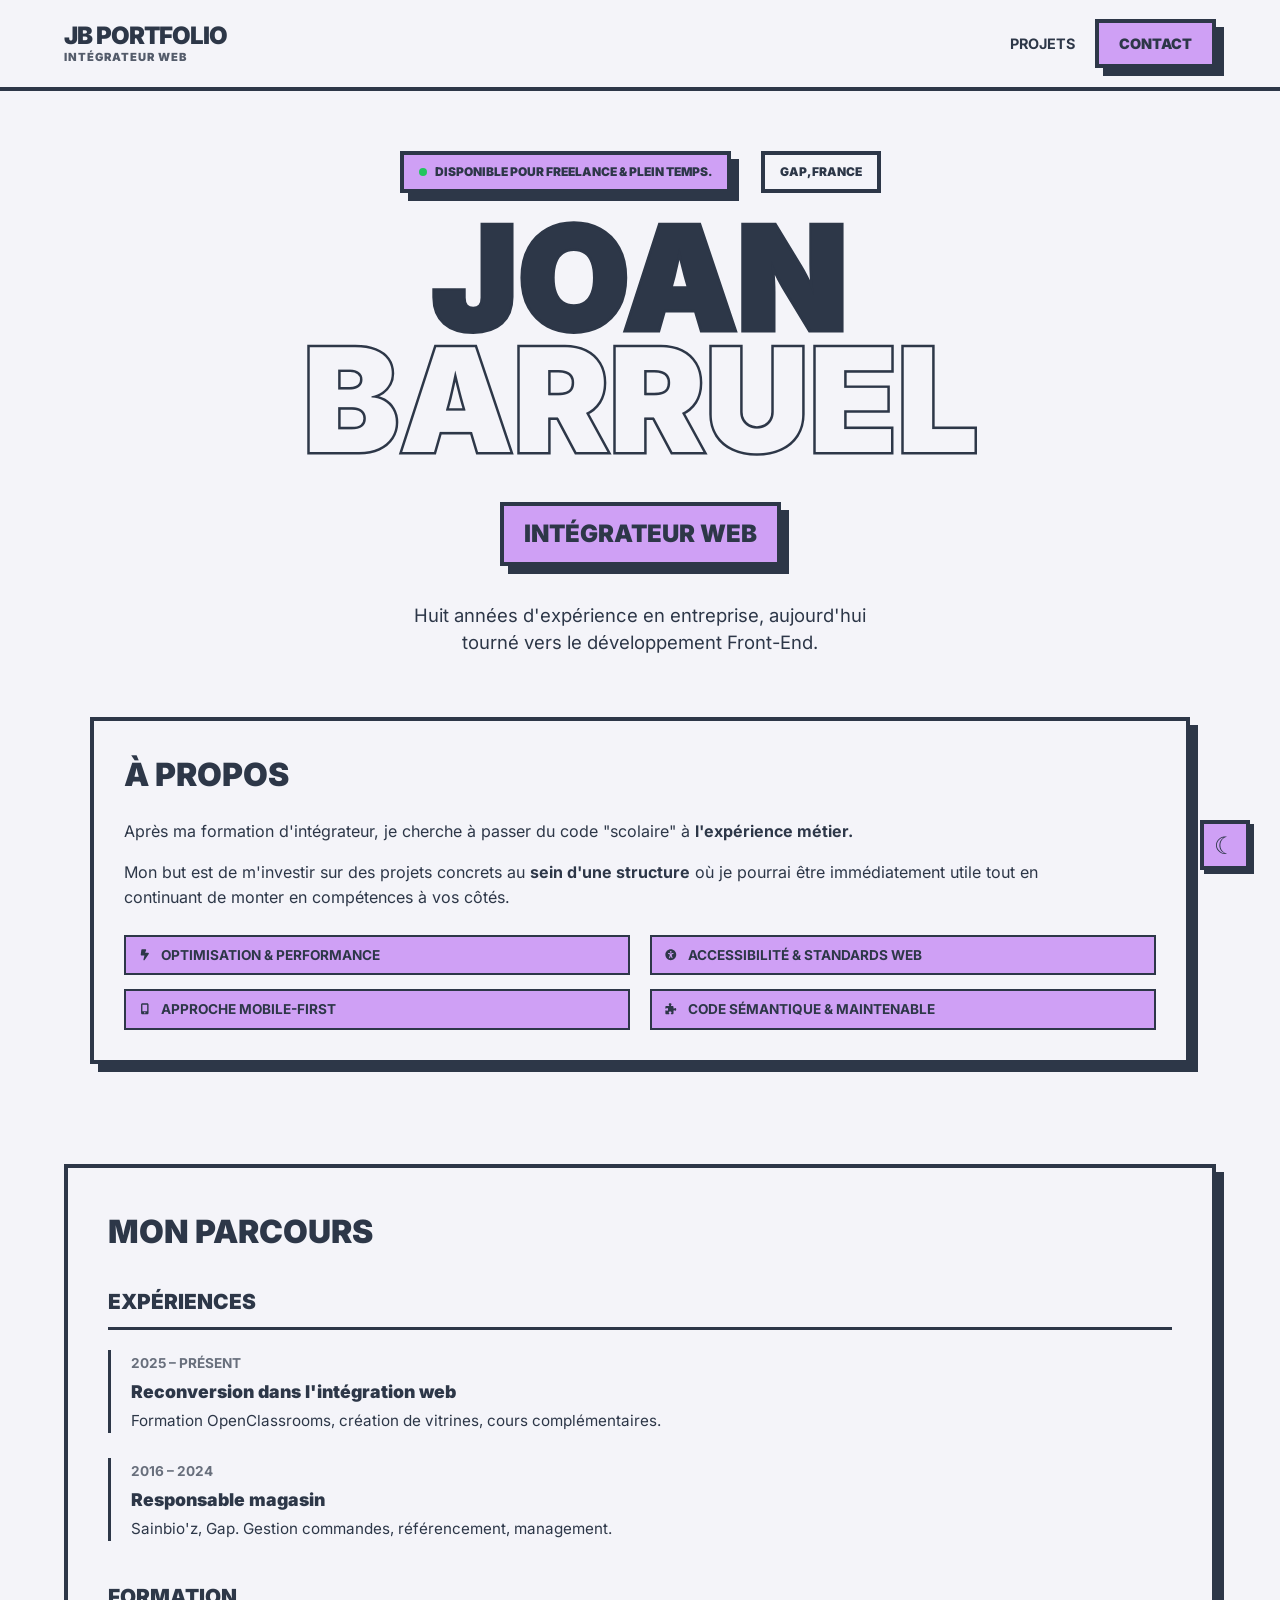
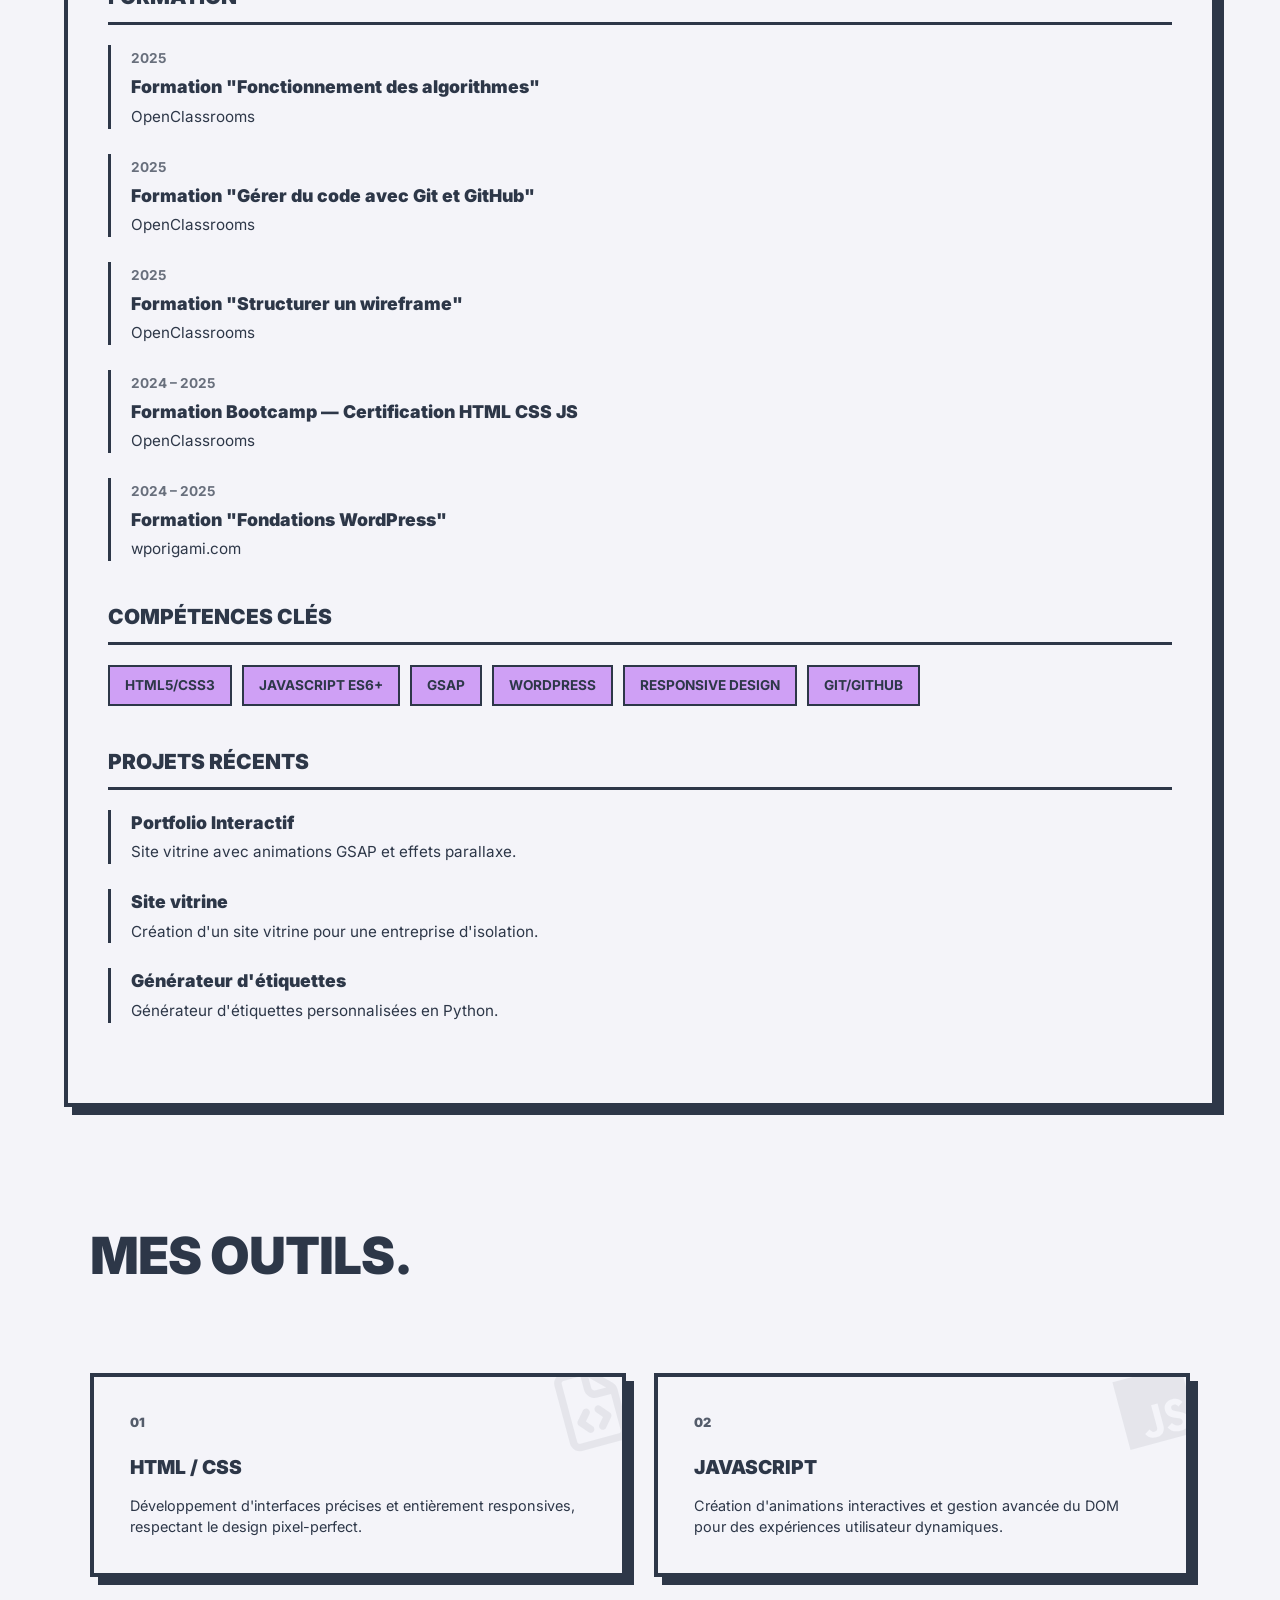
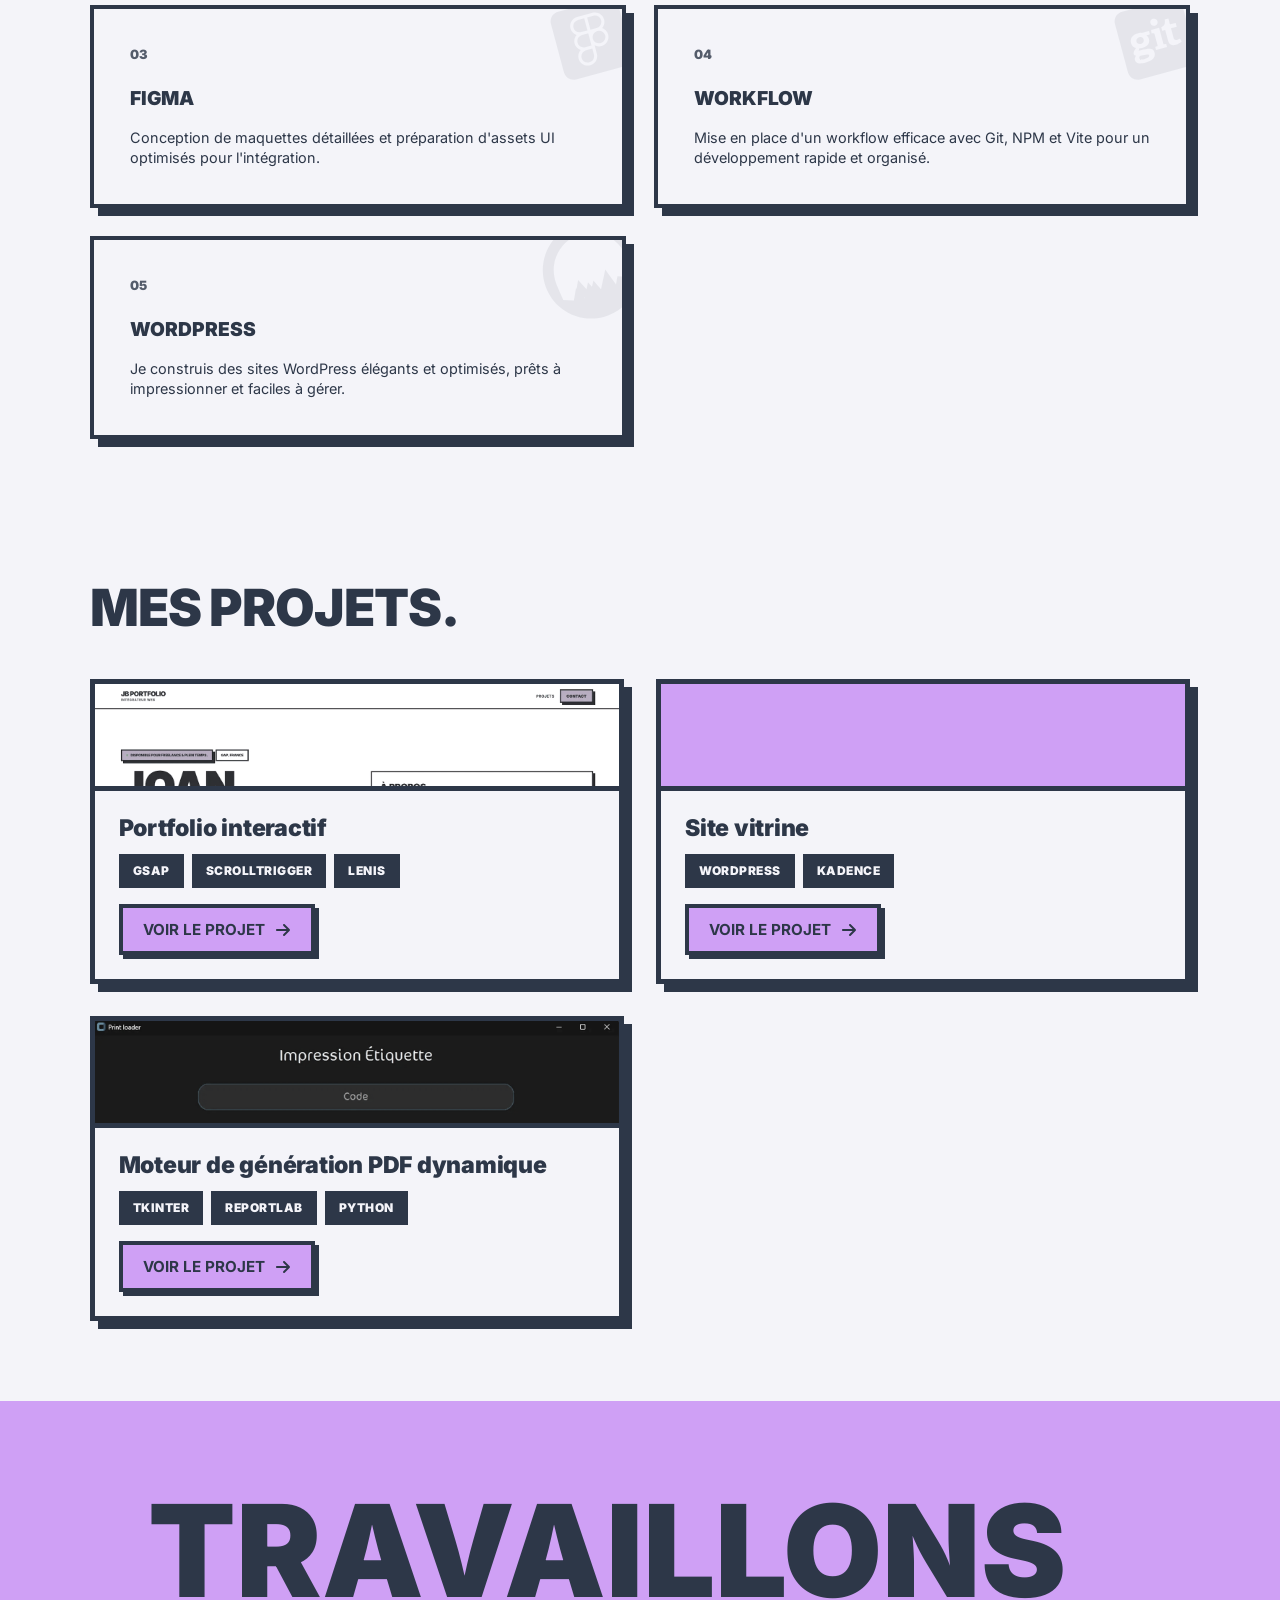
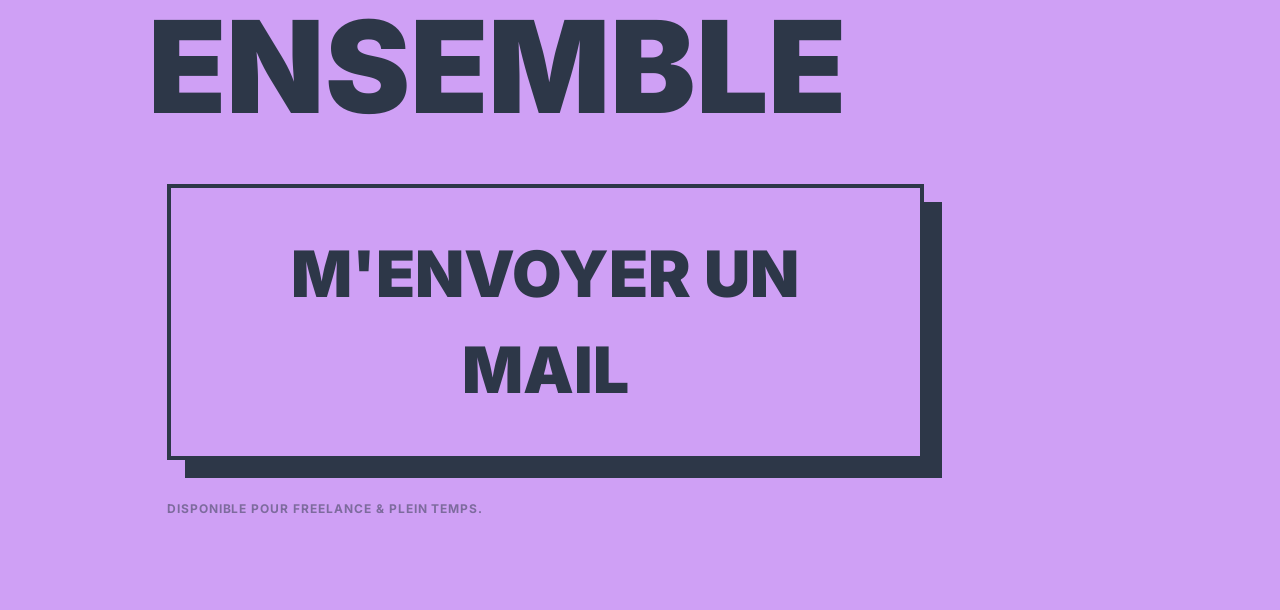
==== index.html @ f425a9a8 "ajout btn github modal" ====
<!DOCTYPE html>
<html lang="fr">

<head>
    <meta charset="UTF-8">
    <meta name="viewport" content="width=device-width, initial-scale=1.0">
    <title>Joan Barruel — Portfolio</title>
    <meta name="description"
        content="Portfolio de Joan Barruel, Intégrateur Web. Création d'interfaces modernes, animations GSAP et développement responsive.">


    <link rel="apple-touch-icon" sizes="180x180" href="/apple-touch-icon.png">
    <link rel="icon" type="image/png" sizes="32x32" href="/favicon-32x32.png">
    <link rel="icon" type="image/png" sizes="16x16" href="/favicon-16x16.png">

    <link rel="manifest" href="/site.webmanifest">

    <link rel="shortcut icon" href="/favicon.ico">
    <link rel="preload" href="style/style.css" as="style">
    <link rel="stylesheet" href="style/style.css">
</head>

<body>

    <!-- DarkMod -->
    <button id="theme-toggle" aria-label="Changer de mode clair/sombre"></button>

    <!-- NAV -->
    <nav class="navbar" aria-label="Navigation principale">
        <div class="logo-container">
            <a href="#accueil">
                <span class="logo">JB Portfolio</span>
                <span class="tagline">Intégrateur Web</span>
            </a>
        </div>
        <div class="nav-links">
            <a href="#projets" class="nav-item">Projets</a>
            <a href="#contact" class="nav-item btn-accent">Contact</a>
        </div>
    </nav>

    <main id="main-content">

        <!-- ANCRE ACCUEIL -->
        <div id="accueil" aria-hidden="true"></div>

        <!-- PANEL 1 -->
        <section class="panel panel-1" aria-label="Introduction">
            <div class="hero-split-container">

                <!-- GAUCHE : fixe sur grand écran -->
                <div class="hero-left">
                    <div class="hero-top-meta">
                        <a href="&#109;&#97;&#105;&#108;&#116;&#111;&#58;&#106;&#46;&#98;&#97;&#114;&#114;&#117;&#101;&#108;&#64;&#105;&#99;&#108;&#111;&#117;&#100;&#46;&#99;&#111;&#109;"
                            class="meta-item badge-status clickable-badge">
                            <span class="dot" aria-hidden="true"></span>
                            Disponible pour freelance &amp; plein temps.
                        </a>
                        <div class="meta-item location-box">Gap, FRANCE</div>
                    </div>

                    <h1 class="hero-title">
                        <span class="first-name">JOAN</span>
                        <span class="last-name">BARRUEL</span>
                    </h1>

                    <div class="hero-tagline">
                        <a href="#">
                            <h2>INTÉGRATEUR WEB</h2>
                        </a>
                        <p>Huit années d'expérience en entreprise, aujourd'hui tourné vers le développement Front-End.
                        </p>
                    </div>
                </div>

                <!-- DROITE : scrollable -->
                <div class="hero-right">

                    <!-- À PROPOS -->
                    <div class="about-container">
                        <h3 class="about-title">À PROPOS</h3>
                        <p>
                            Après ma formation d'intégrateur, je cherche à passer du code "scolaire" à
                            <strong>l'expérience métier.</strong>
                        </p>
                        <p>
                            Mon but est de m'investir sur des projets concrets au <strong>sein d'une structure</strong>
                            où je pourrai être immédiatement utile tout en continuant de monter en compétences à vos
                            côtés.
                        </p>
                        <ul class="about-highlights">
                            <li>
                                <svg xmlns="http://www.w3.org/2000/svg" aria-hidden="true" focusable="false"
                                    viewBox="0 0 640 640">
                                    <path
                                        d="M128 320L156.5 92C158.5 76 172.1 64 188.3 64L356.9 64C371.9 64 384 76.1 384 91.1C384 94.3 383.4 97.6 382.3 100.6L336 224L475.3 224C495.5 224 512 240.4 512 260.7C512 268.1 509.8 275.3 505.6 281.4L313.4 562.4C307.5 571 297.8 576.1 287.5 576.1L284.6 576.1C268.9 576.1 256.1 563.3 256.1 547.6C256.1 545.3 256.4 543 257 540.7L304 352L160 352C142.3 352 128 337.7 128 320z" />
                                </svg>
                                Optimisation &amp; Performance
                            </li>
                            <li>
                                <svg xmlns="http://www.w3.org/2000/svg" aria-hidden="true" focusable="false"
                                    viewBox="0 0 640 640">
                                    <path
                                        d="M64 320C64 178.6 178.6 64 320 64C461.4 64 576 178.6 576 320C576 461.4 461.4 576 320 576C178.6 576 64 461.4 64 320zM225.5 233.9C213.3 228.7 199.2 234.3 194 246.5C188.8 258.7 194.4 272.8 206.6 278L218.5 283.1C235.8 290.5 253.7 296 272.1 299.4L272.1 349.5C272.1 353.8 271.4 358.1 270 362.1L241.3 448.2C237.1 460.8 243.9 474.4 256.5 478.6C269.1 482.8 282.7 476 286.9 463.4L311.3 390.2C312.6 386.4 316.1 383.8 320.1 383.8C324.1 383.8 327.7 386.4 328.9 390.2L353.3 463.4C357.5 476 371.1 482.8 383.7 478.6C396.3 474.4 403 461 398.8 448.4L370.1 362.3C368.7 358.2 368 354 368 349.7L368 299.6C386.4 296.1 404.3 290.7 421.6 283.3L433.5 278.2C445.7 273 451.3 258.9 446.1 246.7C440.9 234.5 426.8 228.9 414.6 234.1L402.7 239C376.6 250.2 348.5 256 320 256C291.5 256 263.5 250.2 237.3 239L225.4 233.9zM320 224C342.1 224 360 206.1 360 184C360 161.9 342.1 144 320 144C297.9 144 280 161.9 280 184C280 206.1 297.9 224 320 224z" />
                                </svg>
                                Accessibilité &amp; Standards Web
                            </li>
                            <li>
                                <svg xmlns="http://www.w3.org/2000/svg" aria-hidden="true" focusable="false"
                                    viewBox="0 0 640 640">
                                    <path
                                        d="M144 128C144 92.7 172.7 64 208 64L432 64C467.3 64 496 92.7 496 128L496 512C496 547.3 467.3 576 432 576L208 576C172.7 576 144 547.3 144 512L144 128zM208 128L208 432L432 432L432 128L208 128zM320 536C337.7 536 352 521.7 352 504C352 486.3 337.7 472 320 472C302.3 472 288 486.3 288 504C288 521.7 302.3 536 320 536z" />
                                </svg>
                                Approche Mobile-First
                            </li>
                            <li>
                                <svg xmlns="http://www.w3.org/2000/svg" aria-hidden="true" focusable="false"
                                    viewBox="0 0 640 640">
                                    <path
                                        d="M288 64C323.3 64 352 85.5 352 112C352 122.4 347.6 132 340 139.9C333.4 146.8 328 155.2 328 164.8C328 179.8 340.2 192 355.2 192L400 192C426.5 192 448 213.5 448 240L448 284.8C448 299.8 460.2 312 475.2 312C484.7 312 493.2 306.6 500.1 300C508 292.5 517.6 288 528 288C554.5 288 576 316.7 576 352C576 387.3 554.5 416 528 416C517.6 416 507.9 411.6 500.1 404C493.2 397.4 484.8 392 475.2 392C460.2 392 448 404.2 448 419.2L448 528C448 554.5 426.5 576 400 576L343.2 576C330.4 576 320 565.6 320 552.8C320 543.6 325.8 535.5 333.2 530C344.8 521.3 352 509.3 352 496C352 469.5 323.3 448 288 448C252.7 448 224 469.5 224 496C224 509.3 231.2 521.3 242.8 530C250.2 535.5 256 543.5 256 552.8C256 565.6 245.6 576 232.8 576L112 576C85.5 576 64 554.5 64 528L64 407.2C64 394.4 74.4 384 87.2 384C96.4 384 104.5 389.8 110 397.2C118.7 408.8 130.7 416 144 416C170.5 416 192 387.3 192 352C192 316.7 170.5 288 144 288C130.7 288 118.7 295.2 110 306.8C104.5 314.2 96.5 320 87.2 320C74.4 320 64 309.6 64 296.8L64 240C64 213.5 85.5 192 112 192L220.8 192C235.8 192 248 179.8 248 164.8C248 155.3 242.6 146.8 236 139.9C228.5 132 224 122.4 224 112C224 85.5 252.7 64 288 64z" />
                                </svg>
                                Code sémantique &amp; maintenable
                            </li>
                        </ul>
                    </div>


                </div>
            </div>
        </section>

        <!-- SPACER SCROLL -->
        <section class="panel-spacer" aria-hidden="true"></section>

        <!-- CV section -->
        <div class="cv-container">
            <h3 class="cv-title">MON PARCOURS</h3>

            <div class="cv-section">
                <h4>Expériences</h4>
                <div class="cv-item">
                    <span class="cv-date">2025 – Présent</span>
                    <h5>Reconversion dans l'intégration web</h5>
                    <p>Formation OpenClassrooms, création de vitrines, cours complémentaires.</p>
                </div>
                <div class="cv-item">
                    <span class="cv-date">2016 – 2024</span>
                    <h5>Responsable magasin</h5>
                    <p>Sainbio'z, Gap. Gestion commandes, référencement, management.</p>
                </div>
            </div>

            <div class="cv-section">
                <h4>Formation</h4>
                <div class="cv-item">
                    <span class="cv-date">2025</span>
                    <h5>Formation "Fonctionnement des algorithmes"</h5>
                    <p>OpenClassrooms</p>
                </div>
                <div class="cv-item">
                    <span class="cv-date">2025</span>
                    <h5>Formation "Gérer du code avec Git et GitHub"</h5>
                    <p>OpenClassrooms</p>
                </div>
                <div class="cv-item">
                    <span class="cv-date">2025</span>
                    <h5>Formation "Structurer un wireframe"</h5>
                    <p>OpenClassrooms</p>
                </div>
                <div class="cv-item">
                    <span class="cv-date">2024 – 2025</span>
                    <h5>Formation Bootcamp — Certification HTML CSS JS</h5>
                    <p>OpenClassrooms</p>
                </div>
                <div class="cv-item">
                    <span class="cv-date">2024 – 2025</span>
                    <h5>Formation "Fondations WordPress"</h5>
                    <p>wporigami.com</p>
                </div>
            </div>

            <div class="cv-section">
                <h4>Compétences clés</h4>
                <div class="cv-tags">
                    <span class="cv-tag">HTML5/CSS3</span>
                    <span class="cv-tag">JavaScript ES6+</span>
                    <span class="cv-tag">GSAP</span>
                    <span class="cv-tag">WordPress</span>
                    <span class="cv-tag">Responsive Design</span>
                    <span class="cv-tag">Git/GitHub</span>
                </div>
            </div>

            <div class="cv-section">
                <h4>Projets récents</h4>
                <div class="cv-item">
                    <h5>Portfolio Interactif</h5>
                    <p>Site vitrine avec animations GSAP et effets parallaxe.</p>
                </div>
                <div class="cv-item">
                    <h5>Site vitrine</h5>
                    <p>Création d'un site vitrine pour une entreprise d'isolation.</p>
                </div>
                <div class="cv-item">
                    <h5>Générateur d'étiquettes</h5>
                    <p>Générateur d'étiquettes personnalisées en Python.</p>
                </div>
            </div>
        </div>

        <!-- PANEL 2 — SKILLS -->
        <section class="panel panel-2" aria-label="Compétences">
            <div class="container-skills">

                <div class="skills-header-wrapper">
                    <h2 class="section-title">MES OUTILS.</h2>
                </div>

                <div class="skills-grid">

                    <article class="skill-card">
                        <div class="card-header">
                            <span class="skill-index">01</span>
                            <div class="skill-svgs" aria-hidden="true">
                                <svg xmlns="http://www.w3.org/2000/svg" viewBox="0 0 640 640">
                                    <path
                                        d="M192 112L304 112L304 200C304 239.8 336.2 272 376 272L464 272L464 512C464 520.8 456.8 528 448 528L192 528C183.2 528 176 520.8 176 512L176 128C176 119.2 183.2 112 192 112zM352 131.9L444.1 224L376 224C362.7 224 352 213.3 352 200L352 131.9zM192 64C156.7 64 128 92.7 128 128L128 512C128 547.3 156.7 576 192 576L448 576C483.3 576 512 547.3 512 512L512 250.5C512 233.5 505.3 217.2 493.3 205.2L370.7 82.7C358.7 70.7 342.5 64 325.5 64L192 64zM298.2 359.6C306.8 349.5 305.7 334.4 295.6 325.8C285.5 317.2 270.4 318.3 261.8 328.4L213.8 384.4C206.1 393.4 206.1 406.6 213.8 415.6L261.8 471.6C270.4 481.7 285.6 482.8 295.6 474.2C305.6 465.6 306.8 450.4 298.2 440.4L263.6 400L298.2 359.6zM378.2 328.4C369.6 318.3 354.4 317.2 344.4 325.8C334.4 334.4 333.2 349.6 341.8 359.6L376.4 400L341.8 440.4C333.2 450.5 334.3 465.6 344.4 474.2C354.5 482.8 369.6 481.7 378.2 471.6L426.2 415.6C433.9 406.6 433.9 393.4 426.2 384.4L378.2 328.4z" />
                                </svg>
                            </div>
                        </div>
                        <span class="skill-icon">HTML / CSS</span>
                        <p>Développement d'interfaces précises et entièrement responsives, respectant le design
                            pixel-perfect.</p>
                    </article>

                    <article class="skill-card">
                        <div class="card-header">
                            <span class="skill-index">02</span>
                            <div class="skill-svgs" aria-hidden="true">
                                <svg xmlns="http://www.w3.org/2000/svg" viewBox="0 0 640 640">
                                    <path
                                        d="M96 96L96 544L544 544L544 96L96 96zM339.8 445.4C339.8 489 314.2 508.9 276.9 508.9C243.2 508.9 223.7 491.5 213.7 470.4L248 449.7C254.6 461.4 260.6 471.3 275.1 471.3C288.9 471.3 297.7 465.9 297.7 444.8L297.7 301.7L339.8 301.7L339.8 445.4zM439.4 508.9C400.3 508.9 375 490.3 362.7 465.9L397 446.1C406 460.8 417.8 471.7 438.5 471.7C455.9 471.7 467.1 463 467.1 450.9C467.1 436.5 455.7 431.4 436.4 422.9L425.9 418.4C395.5 405.5 375.4 389.2 375.4 354.9C375.4 323.3 399.5 299.3 437 299.3C463.8 299.3 483 308.6 496.8 333L464 354C456.8 341.1 449 336 436.9 336C424.6 336 416.8 343.8 416.8 354C416.8 366.6 424.6 371.7 442.7 379.6L453.2 384.1C489 399.4 509.1 415.1 509.1 450.3C509.1 488.1 479.3 508.9 439.4 508.9z" />
                                </svg>
                            </div>
                        </div>
                        <span class="skill-icon">JavaScript</span>
                        <p>Création d'animations interactives et gestion avancée du DOM pour des expériences utilisateur
                            dynamiques.</p>
                    </article>

                    <article class="skill-card">
                        <div class="card-header">
                            <span class="skill-index">03</span>
                            <div class="skill-svgs" aria-hidden="true">
                                <svg xmlns="http://www.w3.org/2000/svg" viewBox="0 0 640 640">
                                    <path
                                        d="M480 96C515.3 96 544 124.7 544 160L544 480C544 515.3 515.3 544 480 544L160 544C124.7 544 96 515.3 96 480L96 160C96 124.7 124.7 96 160 96L480 96zM269.7 160C236.7 160 209.9 186.8 209.9 219.8C209.9 240.8 220.7 259.2 237.1 269.9C220.7 280.6 209.9 299 209.9 320C209.9 341 220.7 359.5 237.1 370.1C220.7 380.8 209.9 399.2 209.9 420.2C209.9 453.3 237 480 270 480C303.2 480 330.6 453.1 330.6 419.7L330.6 364C341.2 373.8 355.4 379.8 371 379.8L372.1 379.8C405.1 379.8 431.9 353 431.9 320C431.9 299 421.1 280.5 404.7 269.9C421.1 259.2 431.9 240.8 431.9 219.8C431.9 186.8 405.1 160 372.1 160L269.7 160zM311.3 379.8L311.3 419.7C311.3 442.3 292.7 460.7 270 460.7C247.6 460.7 229.3 442.5 229.3 420.2C229.3 397.9 247.4 379.8 269.6 379.8L311.3 379.8zM311.3 279.5L311.3 360.4L269.6 360.4C247.3 360.3 229.3 342.2 229.3 319.9C229.3 297.6 247.4 279.4 269.8 279.4L311.4 279.4zM372.1 279.5C394.4 279.5 412.6 297.6 412.6 320C412.6 342.4 394.5 360.5 372.1 360.5L371 360.5C348.7 360.5 330.6 342.4 330.6 320C330.6 297.6 348.7 279.5 371 279.5L372.1 279.5zM311.3 260.2L269.7 260.2C247.4 260.2 229.2 242.1 229.2 219.8C229.2 197.5 247.3 179.3 269.7 179.3L311.3 179.3L311.3 260.2zM372.1 179.3C394.4 179.3 412.6 197.4 412.6 219.8C412.6 242.2 394.5 260.2 372.1 260.2L330.6 260.2L330.6 179.3L372.1 179.3z" />
                                </svg>
                            </div>
                        </div>
                        <span class="skill-icon">Figma</span>
                        <p>Conception de maquettes détaillées et préparation d'assets UI optimisés pour l'intégration.
                        </p>
                    </article>

                    <article class="skill-card">
                        <div class="card-header">
                            <span class="skill-index">04</span>
                            <div class="skill-svgs" aria-hidden="true">
                                <svg xmlns="http://www.w3.org/2000/svg" viewBox="0 0 640 640">
                                    <path
                                        d="M216.8 399.5C210.9 399.1 204.2 398.7 196.6 398.2C193.3 402.3 190 406.6 190 411.7C190 430.2 255.5 430.2 255.5 410.2C255.5 401.9 248.1 401.5 216.7 399.5L216.8 399.5zM224.6 281.6C192.3 281.6 190.9 326.1 223.9 326.1C256.4 326.1 255.6 281.6 224.6 281.6zM480 96L160 96C124.7 96 96 124.7 96 160L96 480C96 515.3 124.7 544 160 544L480 544C515.3 544 544 515.3 544 480L544 160C544 124.7 515.3 96 480 96zM339.9 236.2C325.4 236.2 317 227.8 317 213.3C317 198.8 325.4 191 339.9 191C354.6 191 363 198.8 363 213.3C363 227.8 354.6 236.2 339.9 236.2zM245.6 259L295.1 259L295.1 280.6L271.7 282.4C276.3 288.2 281.1 296.4 281.1 308.1C281.1 356.8 223.9 355.3 206.9 350.5L198.5 363.9C203.5 364.2 208.3 364.5 212.8 364.7C269.1 367.9 293.3 369.3 293.3 403.2C293.3 432.4 267.6 448.9 223.4 448.9C177.4 448.9 159.9 437.3 159.9 417.2C159.9 405.8 165 399.7 173.9 391.3C165.5 387.8 162.7 381.4 162.7 374.5C162.7 364.9 170.1 358.2 185.7 343.9L185.9 343.7C173.5 337.6 164.1 324.4 164.1 305.6C164.1 254 220.7 252.3 245.7 258.8L245.6 259zM366.5 367.1L379.5 368.9L379.5 389L307.1 389L307.1 368.9C309.8 368.5 312.1 368.2 314 368C323.9 366.8 324.1 366.7 324.1 362L324.1 287.3C324.1 282.9 323.2 282.6 314 279.5C312.1 278.8 309.8 278.1 307.1 277.1L309.9 256.5L362.5 256.5L362.5 362C362.5 366.1 362.7 366.6 366.6 367.1L366.5 367.1zM473.1 356.7L480 379C469.1 384.4 453.1 389.2 438.6 389.2C408.4 389.2 396.9 377 396.9 348.3L396.9 281.7C396.9 280.9 396.9 280.3 396.7 279.9C395.9 278.7 392.5 279.2 377.1 279.2L377.1 256.6C399.4 254.1 408.3 242.9 411.1 215.2L435.3 215.2C435.3 248.5 434.7 253.2 436 253.8C436.3 253.9 436.7 253.8 437.3 253.8L473.1 253.8L473.1 279.2L435.3 279.2L435.3 340.8C435.1 347.1 434.4 371.2 473.2 356.7L473.1 356.7z" />
                                </svg>
                            </div>
                        </div>
                        <span class="skill-icon">Workflow</span>
                        <p>Mise en place d'un workflow efficace avec Git, NPM et Vite pour un développement rapide et
                            organisé.</p>
                    </article>

                    <article class="skill-card">
                        <div class="card-header">
                            <span class="skill-index">05</span>
                            <div class="skill-svgs" aria-hidden="true">
                                <svg xmlns="http://www.w3.org/2000/svg" viewBox="0 0 512 512">
                                    <path
                                        d="M256 8C119 8 8 119 8 256s111 248 248 248 248-111 248-248S393 8 256 8zm121.7 383.4c-1.2 2-2.6 4-4 6L326 272l-47 92-26-54-32 60-43-82-28 59 152 152c3.2-1.2 6.4-2.6 9.6-4.2 44-20.8 78.6-58.7 95.1-105.4l-41.6-13.6zM256 64c105.9 0 192 86.1 192 192 0 29.6-6.8 57.4-19.2 82.3l-51.7-16.9-26.8 58.2-29.6-61.4-37.4 74.7L256 376l-32.3-64.3-37.4 74.7-29.6-61.4-26.8 58.2-51.7-16.9C70.8 313.4 64 285.6 64 256 64 150.1 150.1 64 256 64z" />
                                </svg>
                            </div>
                        </div>
                        <span class="skill-icon">WordPress</span>
                        <p>Je construis des sites WordPress élégants et optimisés, prêts à impressionner et faciles à
                            gérer.</p>
                    </article>

                </div>
            </div>
        </section>

        <!-- PANEL 3 -->
        <section class="panel panel-3" aria-label="Projets">
            <div class="projects-container">

                <div class="title-wrapper">
                    <h2 class="section-title-projects">MES PROJETS.</h2>
                </div>

                <div id="projets" class="projects-spacer" aria-hidden="true"></div>

                <div class="bento-grid">

                    <!-- PROJET 01 -->
                    <article class="project-card large" data-project="1">
                        <div class="card-image">
                            <img src="images/projet1.webp" alt="Portfolio interactif avec animations GSAP" width="726"
                                height="416" fetchpriority="high" decoding="async">
                            <div class="card-overlay" aria-hidden="true">
                                <span class="project-number">01</span>
                            </div>
                        </div>
                        <div class="card-content">
                            <h3 class="project-title">Portfolio interactif</h3>
                            <div class="project-tags" aria-label="Technologies utilisées">
                                <span class="tag">GSAP</span>
                                <span class="tag">ScrollTrigger</span>
                                <span class="tag">Lenis</span>
                            </div>
                            <button class="card-cta">
                                <span>Voir le projet</span>
                                <svg xmlns="http://www.w3.org/2000/svg" viewBox="0 0 448 512" fill="currentColor"
                                    aria-hidden="true">
                                    <path
                                        d="M438.6 278.6c12.5-12.5 12.5-32.8 0-45.3l-160-160c-12.5-12.5-32.8-12.5-45.3 0s-12.5 32.8 0 45.3L338.8 224 32 224c-17.7 0-32 14.3-32 32s14.3 32 32 32l306.7 0L233.4 393.4c-12.5 12.5-12.5 32.8 0 45.3s32.8 12.5 45.3 0l160-160z" />
                                </svg>
                            </button>
                        </div>
                    </article>

                    <!-- PROJET 02 -->
                    <article class="project-card large" data-project="2">
                        <div class="card-image">
                            <img src="images/projet2.webp" alt="Site vitrine WordPress" width="726" height="416"
                                fetchpriority="high" decoding="async">
                            <div class="card-overlay" aria-hidden="true">
                                <span class="project-number">02</span>
                            </div>
                        </div>
                        <div class="card-content">
                            <h3 class="project-title">Site vitrine</h3>
                            <div class="project-tags" aria-label="Technologies utilisées">
                                <span class="tag">WordPress</span>
                                <span class="tag">Kadence</span>
                            </div>
                            <button class="card-cta">
                                <span>Voir le projet</span>
                                <svg xmlns="http://www.w3.org/2000/svg" viewBox="0 0 448 512" fill="currentColor"
                                    aria-hidden="true">
                                    <path
                                        d="M438.6 278.6c12.5-12.5 12.5-32.8 0-45.3l-160-160c-12.5-12.5-32.8-12.5-45.3 0s-12.5 32.8 0 45.3L338.8 224 32 224c-17.7 0-32 14.3-32 32s14.3 32 32 32l306.7 0L233.4 393.4c-12.5 12.5-12.5 32.8 0 45.3s32.8 12.5 45.3 0l160-160z" />
                                </svg>
                            </button>
                        </div>
                    </article>

                    <!-- PROJET 03 -->
                    <article class="project-card large" data-project="3">
                        <div class="card-image">
                            <img src="images/projet3.webp" alt="Moteur de génération de documents PDF dynamiques"
                                width="726" height="416" fetchpriority="high" decoding="async">
                            <div class="card-overlay" aria-hidden="true">
                                <span class="project-number">03</span>
                            </div>
                        </div>
                        <div class="card-content">
                            <h3 class="project-title">Moteur de génération PDF dynamique</h3>
                            <div class="project-tags" aria-label="Technologies utilisées">
                                <span class="tag">TKinter</span>
                                <span class="tag">Reportlab</span>
                                <span class="tag">Python</span>
                            </div>
                            <button class="card-cta">
                                <span>Voir le projet</span>
                                <svg xmlns="http://www.w3.org/2000/svg" viewBox="0 0 448 512" fill="currentColor"
                                    aria-hidden="true">
                                    <path
                                        d="M438.6 278.6c12.5-12.5 12.5-32.8 0-45.3l-160-160c-12.5-12.5-32.8-12.5-45.3 0s-12.5 32.8 0 45.3L338.8 224 32 224c-17.7 0-32 14.3-32 32s14.3 32 32 32l306.7 0L233.4 393.4c-12.5 12.5-12.5 32.8 0 45.3s32.8 12.5 45.3 0l160-160z" />
                                </svg>
                            </button>
                        </div>
                    </article>

                </div>
            </div>

            <!-- PopUp Modal -->
            <div class="project-modal" id="projectModal" role="dialog" aria-modal="true" aria-labelledby="modalTitle">
                <div class="modal-backdrop"></div>
                <div class="modal-content">
                    <button class="modal-close" aria-label="Fermer la fenêtre modale">
                        <svg xmlns="http://www.w3.org/2000/svg" viewBox="0 0 384 512" fill="currentColor"
                            aria-hidden="true">
                            <path
                                d="M342.6 150.6c12.5-12.5 12.5-32.8 0-45.3s-32.8-12.5-45.3 0L192 210.7 86.6 105.4c-12.5-12.5-32.8-12.5-45.3 0s-12.5 32.8 0 45.3L146.7 256 41.4 361.4c-12.5 12.5-12.5 32.8 0 45.3s32.8 12.5 45.3 0L192 301.3 297.4 406.6c12.5 12.5 32.8 12.5 45.3 0s12.5-32.8 0-45.3L237.3 256 342.6 150.6z" />
                        </svg>
                    </button>
                    <div class="modal-body">
                        <div class="modal-header">
                            <span class="modal-number" aria-hidden="true"></span>
                            <h2 class="modal-title" id="modalTitle" aria-label="Détails du projet"></h2>
                        </div>
                        <div class="modal-image">
                            <img src="" alt="">
                        </div>
                        <div class="modal-info">
                            <div class="modal-tags" role="list" aria-label="Technologies utilisées"></div>
                            <p class="modal-description"></p>

                            <div class="modal-actions">
                            <a href="#" class="modal-link btn-accent" target="_blank" rel="noopener noreferrer">
                                Visiter le site
                                <svg xmlns="http://www.w3.org/2000/svg" viewBox="0 0 512 512" fill="currentColor"
                                    aria-hidden="true">
                                    <path
                                        d="M320 0c-17.7 0-32 14.3-32 32s14.3 32 32 32h82.7L201.4 265.4c-12.5 12.5-12.5 32.8 0 45.3s32.8 12.5 45.3 0L448 109.3V192c0 17.7 14.3 32 32 32s32-14.3 32-32V32c0-17.7-14.3-32-32-32H320zM80 32C35.8 32 0 67.8 0 112V432c0 44.2 35.8 80 80 80H400c44.2 0 80-35.8 80-80V320c0-17.7-14.3-32-32-32s-32 14.3-32 32V432c0 8.8-7.2 16-16 16H80c-8.8 0-16-7.2-16-16V112c0-8.8 7.2-16 16-16H192c17.7 0 32-14.3 32-32s-14.3-32-32-32H80z" />
                                </svg>
                            </a>
                            <a href="#" class="modal-github btn-accent" target="_blank" rel="noopener noreferrer">
                                Voir le code
                                <svg xmlns="http://www.w3.org/2000/svg" viewBox="0 0 640 640" fill="currentColor"
                                    aria-hidden="true">
                                    <path
                                        d="M237.9 461.4C237.9 463.4 235.6 465 232.7 465C229.4 465.3 227.1 463.7 227.1 461.4C227.1 459.4 229.4 457.8 232.3 457.8C235.3 457.5 237.9 459.1 237.9 461.4zM206.8 456.9C206.1 458.9 208.1 461.2 211.1 461.8C213.7 462.8 216.7 461.8 217.3 459.8C217.9 457.8 216 455.5 213 454.6C210.4 453.9 207.5 454.9 206.8 456.9zM251 455.2C248.1 455.9 246.1 457.8 246.4 460.1C246.7 462.1 249.3 463.4 252.3 462.7C255.2 462 257.2 460.1 256.9 458.1C256.6 456.2 253.9 454.9 251 455.2zM316.8 72C178.1 72 72 177.3 72 316C72 426.9 141.8 521.8 241.5 555.2C254.3 557.5 258.8 549.6 258.8 543.1C258.8 536.9 258.5 502.7 258.5 481.7C258.5 481.7 188.5 496.7 173.8 451.9C173.8 451.9 162.4 422.8 146 415.3C146 415.3 123.1 399.6 147.6 399.9C147.6 399.9 172.5 401.9 186.2 425.7C208.1 464.3 244.8 453.2 259.1 446.6C261.4 430.6 267.9 419.5 275.1 412.9C219.2 406.7 162.8 398.6 162.8 302.4C162.8 274.9 170.4 261.1 186.4 243.5C183.8 237 175.3 210.2 189 175.6C209.9 169.1 258 202.6 258 202.6C278 197 299.5 194.1 320.8 194.1C342.1 194.1 363.6 197 383.6 202.6C383.6 202.6 431.7 169 452.6 175.6C466.3 210.3 457.8 237 455.2 243.5C471.2 261.2 481 275 481 302.4C481 398.9 422.1 406.6 366.2 412.9C375.4 420.8 383.2 435.8 383.2 459.3C383.2 493 382.9 534.7 382.9 542.9C382.9 549.4 387.5 557.3 400.2 555C500.2 521.8 568 426.9 568 316C568 177.3 455.5 72 316.8 72zM169.2 416.9C167.9 417.9 168.2 420.2 169.9 422.1C171.5 423.7 173.8 424.4 175.1 423.1C176.4 422.1 176.1 419.8 174.4 417.9C172.8 416.3 170.5 415.6 169.2 416.9zM158.4 408.8C157.7 410.1 158.7 411.7 160.7 412.7C162.3 413.7 164.3 413.4 165 412C165.7 410.7 164.7 409.1 162.7 408.1C160.7 407.5 159.1 407.8 158.4 408.8zM190.8 444.4C189.2 445.7 189.8 448.7 192.1 450.6C194.4 452.9 197.3 453.2 198.6 451.6C199.9 450.3 199.3 447.3 197.3 445.4C195.1 443.1 192.1 442.8 190.8 444.4zM179.4 429.7C177.8 430.7 177.8 433.3 179.4 435.6C181 437.9 183.7 438.9 185 437.9C186.6 436.6 186.6 434 185 431.7C183.6 429.4 181 428.4 179.4 429.7z" />
                                </svg>
                            </a>
                            </div>
                        </div>
                    </div>
                </div>
            </div>

        </section>

        <!-- PANEL 4 -->
        <section class="panel panel-4" id="contact" aria-label="Contact">
            <div class="contact-brutal">
                <h2 class="contact-title">
                    TRAVAILLONS<br>ENSEMBLE
                </h2>
                <a href="&#109;&#97;&#105;&#108;&#116;&#111;&#58;&#106;&#46;&#98;&#97;&#114;&#114;&#117;&#101;&#108;&#64;&#105;&#99;&#108;&#111;&#117;&#100;&#46;&#99;&#111;&#109;"
                    class="contact-cta">
                    M'ENVOYER UN MAIL
                </a>
                <span class="contact-meta">Disponible pour freelance &amp; plein temps.</span>
            </div>
        </section>

    </main>

    <!-- SCRIPTS -->
    <script src="script/gsap.min.js"></script>
    <script src="script/ScrollTrigger.min.js"></script>
    <script src="script/lenis.js"></script>
    <script src="script/script.js" defer></script>

</body>

</html>
---- style/style.css ----
/* logique: Variables → Reset → Base → Nav → Composants
                → Panel 1 Hero → Panel 2 Skills → Panel 3 Projets
                → Panel 4 Contact → Utilitaires → Animations */

@font-face {
    font-family: 'Inter';
    src: url('../fonts/inter-v20-latin-regular.woff2') format('woff2');
    font-weight: 400;
    font-style: normal;
    font-display: swap;
}

@font-face {
    font-family: 'Inter';
    src: url('../fonts/inter-v20-latin-700.woff2') format('woff2');
    font-weight: 700;
    font-style: normal;
    font-display: swap;
}

@font-face {
    font-family: 'Inter';
    src: url('../fonts/inter-v20-latin-900.woff2') format('woff2');
    font-weight: 900;
    font-style: normal;
    font-display: swap;
}    

/* VARIABLES */
:root {
    --bg:         #F4F4F9;
    --text:       #2D3748;
    --accent:     #cfa0f5;
    --border-v:   4px solid var(--text);
    --shadow:     8px 8px 0px 0px var(--text);
    --font:       'Inter', sans-serif;
    --nav-h:      91px; /* hauteur navbar — utilisé partout */
}

body.dark-mode {
    --bg:       #1A202C;
    --text:     #cfd7fc;
    --accent:   #2D3748;
    --border-v: 4px solid #cfd7fc;
    --shadow:   8px 8px 0px 0px #cfd7fc;
}


/* RESET & BASE */
*, *::before, *::after {
    margin: 0;
    padding: 0;
    box-sizing: border-box;
}

body {
    font-family: var(--font);
    background-color: var(--bg);
    color: var(--text);
    overflow-x: hidden;
    line-height: 1.5;
}

h1, h2, h3, h4, h5 {
    font-family: var(--font);
    font-weight: 900;
}

img {
    display: block;
    max-width: 100%;
}

button {
    font-family: inherit;
}


/* NAVIGATION */
.navbar {
    position: fixed;
    top: 0;
    width: 100%;
    height: var(--nav-h);
    z-index: 100;
    display: flex;
    justify-content: space-between;
    align-items: center;
    padding: 20px 5%;
    background: var(--bg);
    border-bottom: var(--border-v);
}

.logo-container a {
    display: flex;
    flex-direction: column;
    line-height: 1;
    text-decoration: none;
    color: var(--text);
}

.logo {
    font-weight: 900;
    font-size: 1.5rem;
    letter-spacing: -1px;
    text-transform: uppercase;
}

.tagline {
    font-size: 0.7rem;
    font-weight: 800;
    text-transform: uppercase;
    margin-top: 4px;
    letter-spacing: 1px;
    opacity: 0.8;
}

.nav-links {
    display: flex;
    gap: 20px;
    align-items: center;
}

.nav-item {
    text-decoration: none;
    color: var(--text);
    font-weight: 700;
    text-transform: uppercase;
    font-size: 0.9rem;
}


/* COMPOSANTS RÉUTILISABLES */

.btn-accent,
.btn-project,
.clickable-badge,
.hero-tagline a h2 {
    text-decoration: none;
    color: var(--text);
    font-weight: 900;
    text-transform: uppercase;
    border: var(--border-v);
    display: inline-block;
    padding: 10px 20px;
    background: var(--accent);
    box-shadow: var(--shadow);
    transition: all 0.2s cubic-bezier(0.175, 0.885, 0.32, 1.275);
    cursor: pointer;
}

.btn-accent:hover,
.btn-project:hover,
.clickable-badge:hover,
.hero-tagline a h2:hover {
    background-color: var(--text);
    color: var(--accent);
    transform: translate(4px, 4px);
    box-shadow: -8px -8px 0px var(--accent);
    border: var(--border-v);
}

.hero-tagline a h2:hover {
    cursor: default;
}

#theme-toggle {
    position: fixed;
    bottom: 30px;
    right: 30px;
    z-index: 9999;
    width: 50px;
    height: 50px;
    color: var(--text);
    border: var(--border-v);
    background: var(--accent);
    box-shadow: 4px 4px 0px var(--text);
    cursor: pointer;
    font-size: 1.5rem;
    display: flex;
    align-items: center;
    justify-content: center;
    transition: all 0.1s ease-in-out;
}

#theme-toggle::before           { content: '☾'; }
body.dark-mode #theme-toggle::before { content: '☼'; }

#theme-toggle:hover {
    background-color: var(--text);
    color: var(--accent);
    transform: translate(4px, 4px);
    box-shadow: -4px -4px 0px var(--accent);
}

#theme-toggle:active {
    transform: translate(4px, 4px);
    box-shadow: none;
}

/* Titres de section */
.section-title,
.section-title-projects {
    font-size: clamp(2.2rem, 4vw, 6rem);
    font-weight: 900;
    letter-spacing: -0.02em;
    text-transform: uppercase;
}


/* STRUCTURE PANELS */
.panel {
    width: 100%;
    position: relative;
    background-color: var(--bg);
}

.panel-spacer {
    display: none;
}

.panel-1 {
    min-height: 100vh;
    background-color: transparent;
    z-index: 2;
}

.panel-2 {
    z-index: 1;
    background-color: transparent;
    pointer-events: none;
}

.panel-3 {
    padding: 0 20px;
    background-color: var(--bg);
    z-index: 3;
}

.panel-4 {
    min-height: calc(100vh - var(--nav-h));
    display: flex;
    align-items: center;
    justify-content: center;
    z-index: 2;
    background: var(--accent);
    overflow: hidden;
}


/* PANEL 1  */
.hero-split-container {
    display: flex;
    flex-direction: column;
    width: 100%;
    padding: calc(var(--nav-h) + 40px) 5% 60px;
    gap: 40px;
}

.hero-left {
    display: flex;
    flex-direction: column;
    align-items: center;
    text-align: center;
    pointer-events: auto;
}

.hero-right {
    display: flex;
    flex-direction: column;
    gap: 30px;
    pointer-events: none;
}

/* Meta badges */
.hero-top-meta {
    display: flex;
    flex-wrap: wrap;
    justify-content: center;
    gap: 10px;
    margin-bottom: 24px;
}

.meta-item {
    font-weight: 800;
    font-size: 0.75rem;
    text-transform: uppercase;
    padding: 8px 15px;
    display: flex;
    align-items: center;
    gap: 8px;
    background: var(--bg);
}

.badge-status { background-color: var(--accent); }

.location-box {
    border: var(--border-v);
    cursor: default;
    margin-left: 20px;
}

.dot {
    width: 8px;
    height: 8px;
    background-color: #22c55e;
    border-radius: 50%;
    animation: blink 1.5s infinite;
}

.clickable-badge:hover .dot {
    background-color: var(--accent);
    box-shadow: 0 0 15px var(--accent);
}

/* Titre principal */
.hero-title {
    font-size: clamp(3.5rem, 12vw, 9rem);
    line-height: 0.85;
    margin-bottom: 40px;
    cursor: default;
}

.first-name,
.last-name {
    display: inline-block;
    -webkit-text-stroke: 5px var(--text);
    paint-order: stroke fill;
}

.first-name { color: var(--text); }
.last-name  { color: var(--bg); }

.hero-tagline a { text-decoration: none; }

.hero-tagline {
    display: flex;
    flex-direction: column;
    align-items: center;
}

.hero-tagline p {
    margin-top: 24px;
    font-size: 1rem;
    font-weight: 500;
    text-align: center;
    max-width: 480px;
}

/* À propos */
.about-container {
    width: 100%;
    margin-bottom: 40px;
    padding: 30px;
    background: var(--bg);
    border: var(--border-v);
    box-shadow: var(--shadow);
    pointer-events: auto;
}

.about-title {
    font-size: 2rem;
    text-transform: uppercase;
    margin-bottom: 20px;
}

.about-container p {
    font-size: 1rem;
    margin-bottom: 15px;
    line-height: 1.6;
    max-width: 90%;
}

.about-highlights {
    list-style: none;
    display: grid;
    grid-template-columns: 1fr;
    gap: 10px;
    margin-top: 24px;
}


.about-highlights li {
    display: flex;
    align-items: center;
    gap: 10px;
    font-weight: 700;
    font-size: 0.85rem;
    text-transform: uppercase;
    padding: 8px 12px;
    border: 2px solid var(--text);
    background: var(--accent);
    transition: all 0.2s ease;
}

.about-highlights li svg {
    width: 1em;
    height: 1em;
    flex-shrink: 0;
    fill: currentColor;
    position: relative;
    top: -0.05em;
}

/* CV */
.cv-container {
    width: 100%;
    padding: 30px 20px;
    background: var(--bg);
    border: var(--border-v);
    box-shadow: var(--shadow);
    pointer-events: auto;
}

.cv-title {
    font-size: 2rem;
    margin-bottom: 30px;
    text-transform: uppercase;
}

.cv-section {
    margin-bottom: 40px;
}

.cv-section h4 {
    font-size: 1.3rem;
    font-weight: 800;
    margin-bottom: 20px;
    text-transform: uppercase;
    border-bottom: 3px solid var(--text);
    padding-bottom: 10px;
}

.cv-item {
    margin-bottom: 25px;
    padding-left: 20px;
    border-left: 3px solid var(--text);
}

.cv-date {
    font-size: 0.85rem;
    font-weight: 700;
    text-transform: uppercase;
    opacity: 0.7;
}

.cv-item h5 {
    font-size: 1.1rem;
    font-weight: 800;
    margin: 5px 0;
}

.cv-item p {
    font-size: 0.95rem;
    line-height: 1.5;
}

.cv-tags {
    display: flex;
    flex-wrap: wrap;
    gap: 10px;
}

.cv-tag {
    padding: 8px 15px;
    background: var(--accent);
    border: 2px solid var(--text);
    font-weight: 700;
    font-size: 0.85rem;
    text-transform: uppercase;
    transition: all 0.2s ease;
}

.cv-tag:hover {
    background: var(--text);
    color: var(--accent);
    transform: translate(2px, 2px);
}


/* PANEL 2  */
.container-skills {
    width: 100%;
    padding: 60px 20px 60px;
    position: relative;
    pointer-events: auto;
}

.skills-header-wrapper {
    position: relative;
    z-index: 1;
    background: transparent;
    width: 100%;
    margin-bottom: 30px;
    will-change: transform;
}

.section-title {
    position: relative;
    z-index: 1;
    background-color: var(--bg);
    padding: 30px 0;
    width: 100%;
    text-align: left;
}

.skills-grid {
    display: grid;
    grid-template-columns: 1fr;
    gap: 20px;
    pointer-events: auto;
}

.skill-card {
    position: relative;
    background: var(--bg);
    border: var(--border-v);
    padding: 28px;
    box-shadow: var(--shadow);
    transition: all 0.3s ease;
    min-height: 180px;
    display: flex;
    flex-direction: column;
    justify-content: flex-start;
    overflow: hidden;
    pointer-events: auto;
}

.card-header {
    display: flex;
    justify-content: space-between;
    align-items: center;
    margin-bottom: 20px;
}

.skill-index {
    font-weight: 900;
    font-size: 0.8rem;
    opacity: 0.8;
    position: relative;
    z-index: 2;
}

.skill-svgs {
    position: absolute;
    top: -20px;
    right: -20px;
    z-index: 1;
    opacity: 0.07;
    transform: rotate(-15deg);
    transition: all 0.5s cubic-bezier(0.175, 0.885, 0.32, 1.275);
    pointer-events: none;
}

.skill-svgs svg {
    width: 100px;
    height: 100px;
    fill: var(--text);
}

.skill-icon {
    display: block;
    font-weight: 900;
    font-size: 1.2rem;
    margin-bottom: 15px;
    text-transform: uppercase;
    position: relative;
    z-index: 2;
}

.skill-card p {
    font-size: 0.9rem;
    font-weight: 500;
    line-height: 1.4;
    position: relative;
    z-index: 2;
}

.skill-card:hover {
    background: var(--text);
    transform: translate(4px, 4px);
    box-shadow: -8px -8px 0px var(--accent);
}

.skill-card:hover span,
.skill-card:hover p { color: var(--accent); }

.skill-card:hover svg { fill: var(--accent); }

.skill-card:hover .skill-svgs {
    opacity: 0.3;
    transform: rotate(10deg) scale(1.2) translate(-20px, 20px);
}

.skill-card:hover .skill-icon { transform: translateX(5px); }


/* PANEL 3  */
.projects-container {
    position: relative;
    padding: 0 0 80px;
    width: 100%;
    display: flex;
    flex-direction: column;
}

.title-wrapper {
    position: relative;
    background: var(--bg);
    min-height: 120px;
    z-index: 10;
}

.section-title-projects {
    padding-top: 30px;
}

.projects-spacer { display: none; }

/* Bento grid */
.bento-grid {
    display: grid;
    grid-template-columns: 1fr;
    gap: 24px;
    width: 100%;
}

.project-card.large {
    grid-column: span 1;
    grid-row: span 1;
}

/* Card */
.project-card {
    position: relative;
    background: var(--bg);
    border: 5px solid var(--text);
    overflow: hidden;
    cursor: pointer;
    transition: box-shadow 0.4s cubic-bezier(0.34, 1.56, 0.64, 1);
    box-shadow: 8px 8px 0 var(--text);
    opacity: 0; /* état initial */
}

.project-card:active {
    transform: translateY(-4px);
    box-shadow: 6px 6px 0 var(--text);
}

/* Image */
.card-image {
    position: relative;
    width: 100%;
    min-height: 280px;
    overflow: hidden;
    background: var(--accent);
}

.card-image img {
    width: 100%;
    height: 100%;
    object-fit: cover;
    transition: filter 0.6s cubic-bezier(0.34, 1.56, 0.64, 1);
    filter: grayscale(0.8) contrast(1.1);
}

.project-card:hover .card-image img {
    filter: grayscale(0) contrast(1.15);
}

.card-overlay {
    position: absolute;
    inset: 0;
    background: linear-gradient(135deg, rgba(0,0,0,0.7) 0%, transparent 60%);
    opacity: 0;
    transition: opacity 0.4s ease;
    pointer-events: none;
}

.project-card:hover .card-overlay { opacity: 1; }

.project-number {
    position: absolute;
    top: 20px;
    left: 20px;
    font-size: clamp(3rem, 5vw, 5rem);
    font-weight: 900;
    color: var(--accent);
    line-height: 1;
    opacity: 0;
    transform: translateY(-20px);
    transition: all 0.4s cubic-bezier(0.34, 1.56, 0.64, 1);
}

.project-card:hover .project-number {
    opacity: 1;
    transform: translateY(0);
}

/* Contenu card */
.card-content {
    position: absolute;
    bottom: 0;
    left: 0;
    width: 100%;
    padding: 24px;
    background: var(--bg);
    border-top: 5px solid var(--text);
}

.project-title {
    font-size: clamp(1.2rem, 1.8vw, 1.8rem);
    font-weight: 800;
    margin: 0 0 12px;
    line-height: 1.2;
    letter-spacing: -0.01em;
    transition: color 0.3s ease;
}

.project-card:hover .project-title { color: var(--accent); }

.project-tags {
    display: flex;
    gap: 8px;
    flex-wrap: wrap;
    margin-bottom: 16px;
}

.project-tags .tag {
    font-size: 0.75rem;
    font-weight: 800;
    text-transform: uppercase;
    letter-spacing: 0.5px;
    padding: 6px 12px;
    background: var(--text);
    color: var(--bg);
    border: 2px solid var(--text);
    transition: all 0.3s cubic-bezier(0.34, 1.56, 0.64, 1);
}

.project-card:hover .project-tags .tag {
    background: var(--bg);
    color: var(--text);
}

/* CTA card */
.card-cta {
    display: inline-flex;
    align-items: center;
    gap: 10px;
    font-size: 0.95rem;
    font-weight: 700;
    text-transform: uppercase;
    padding: 12px 20px;
    background: var(--accent);
    color: var(--text);
    border: var(--border-v);
    cursor: pointer;
    transition: all 0.2s cubic-bezier(0.175, 0.885, 0.32, 1.275);
    box-shadow: 4px 4px 0 var(--text);
}

.card-cta svg {
    width: 16px;
    height: 16px;
    transition: transform 0.3s cubic-bezier(0.34, 1.56, 0.64, 1);
}

.card-cta:hover {
    background-color: var(--text);
    color: var(--accent);
    transform: translate(4px, 4px);
    box-shadow: -6px -6px 0 var(--accent);
}

.card-cta:hover svg { transform: translateX(4px); }

/* Modal */
.project-modal {
    position: fixed;
    top: var(--nav-h);
    left: 0;
    width: 100%;
    height: calc(100% - var(--nav-h));
    z-index: 9999;
    display: flex;
    align-items: center;
    justify-content: center;
    opacity: 0;
    pointer-events: none;
    transition: opacity 0.4s ease;
}

.project-modal.active {
    opacity: 1;
    pointer-events: all;
}

.modal-backdrop {
    position: absolute;
    inset: 0;
    background: rgba(0,0,0,0.85);
    backdrop-filter: blur(8px);
}

.modal-content {
    position: relative;
    width: 92%;
    max-width: 800px;
    max-height: 90vh;
    background: var(--bg);
    border: 6px solid var(--text);
    box-shadow: 16px 16px 0 rgba(0,0,0,1);
    overflow: hidden;
    transform: scale(0.8);
    transition: transform 0.5s cubic-bezier(0.34, 1.56, 0.64, 1);
    display: flex;
    flex-direction: column;
}

.project-modal.active .modal-content { transform: scale(1); }

.modal-close {
    position: absolute;
    top: 20px;
    right: 20px;
    width: 50px;
    height: 50px;
    background: var(--accent);
    color: var(--text);
    border: var(--border-v);
    cursor: pointer;
    z-index: 10;
    display: flex;
    align-items: center;
    justify-content: center;
    transition: all 0.2s cubic-bezier(0.175, 0.885, 0.32, 1.275);
    box-shadow: 4px 4px 0 var(--text);
}

.modal-close svg { width: 24px; height: 24px; }

.modal-close:hover {
    background-color: var(--text);
    color: var(--accent);
    transform: translate(4px, 4px);
    box-shadow: -6px -6px 0 var(--accent);
}

.modal-body {
    padding: 20px;
    flex: 1;
    overflow-y: auto;
    display: flex;
    flex-direction: column;
}

.modal-header {
    display: flex;
    align-items: center;
    gap: 12px;
    margin-bottom: 16px;
    padding-bottom: 14px;
    border-bottom: 4px solid var(--text);
}

.modal-number {
    font-size: 2rem;
    font-weight: 900;
    opacity: 0.2;
    line-height: 1;
}

.modal-title {
    font-size: clamp(1.2rem, 2.5vw, 2.2rem);
    font-weight: 900;
    margin: 0;
    line-height: 1.1;
}

.modal-image {
    width: 100%;
    height: 200px;
    margin-bottom: 16px;
    border: 4px solid var(--text);
    overflow: hidden;
    box-shadow: 8px 8px 0 rgba(0,0,0,0.15);
}

.modal-image img {
    width: 100%;
    height: 100%;
    object-fit: cover;
}

.modal-info {
    display: flex;
    flex-direction: column;
    gap: 16px;
    flex: 1;
}

.modal-tags {
    display: flex;
    gap: 8px;
    flex-wrap: wrap;
}

.modal-tags .tag {
    font-size: 0.75rem;
    font-weight: 800;
    text-transform: uppercase;
    padding: 6px 12px;
    background: var(--text);
    color: var(--bg);
    border: 2px solid var(--text);
}

.modal-description {
    font-size: 1rem;
    line-height: 1.6;
    margin: 0;
}

.modal-actions {
    display: flex;
    gap: 12px;
    flex-wrap: wrap;
    margin-top: auto;
}

.modal-link,
.modal-github {
    display: inline-flex;
    align-items: center;
    gap: 10px;
    font-size: 0.95rem;
    font-weight: 700;
    text-transform: uppercase;
    padding: 12px 24px;
    text-decoration: none;
    align-self: flex-start;
    margin-left: 15px;
}

.modal-link svg {
    width: 18px;
    height: 18px;
    transition: transform 0.3s ease;
}

.modal-github svg {
    width: 24px;
    height: 24px;
    transition: transform 0.3s ease;
}

.modal-link:hover svg, .modal-github:hover svg { transform: translateX(4px); }


/* PANEL 4 */
.contact-brutal {
    position: relative;
    padding: clamp(24px, 6vw, 100px);
    width: min(1100px, 100%);
    overflow: hidden;
}

.contact-title {
    font-size: clamp(2.8rem, 10vw, 8rem);
    font-weight: 900;
    line-height: 0.9;
    text-transform: uppercase;
    margin: 0 0 clamp(32px, 5vw, 60px);
    transform: translateX(-2%);
}

.contact-cta {
    display: block;
    width: 80%;
    padding: clamp(15px, 3vw, 40px);
    font-size: clamp(2rem, 8vw, 4rem);
    font-weight: 900;
    text-transform: uppercase;
    text-align: center;
    border: var(--border-v);
    background: var(--accent);
    color: var(--text);
    box-shadow: 18px 18px 0 var(--text);
    text-decoration: none;
    transition: all 0.2s cubic-bezier(0.175, 0.885, 0.32, 1.275);
}

.contact-cta:hover {
    transform: translate(4px, 4px);
    box-shadow: -18px -18px 0 var(--text);
}

.contact-meta {
    display: block;
    margin-top: 40px;
    font-size: 0.75rem;
    font-weight: 700;
    letter-spacing: 0.08em;
    text-transform: uppercase;
    opacity: 0.5;
}


/* ANIMATIONS */
@keyframes blink {
    0%, 100% { opacity: 1; }
    50%       { opacity: 0.3; }
}


/* RESPONSIVE > 768px */
@media (min-width: 768px) {

    /* Hero */
    .hero-split-container { padding: 60px 6% 80px; gap: 50px; }

    .about-highlights { grid-template-columns: repeat(2, 1fr); gap: 14px 20px; }

    .cv-container    { width: auto; padding: 40px; margin: 0 5% 0 5%; }

    .section-title    { padding: 50px 7%; width: calc(100% + 14%); margin-left: -7%; }

    .hero-left  {padding-top: 80px;}

    /* Skills */
    .container-skills { padding: 0 6% 80px; }
    .skills-grid { grid-template-columns: repeat(2, 1fr); gap: 24px; }

    /* Projets */
    .panel-3 { padding: 0 6%; }
    .bento-grid { grid-template-columns: repeat(2, 1fr); gap: 28px; }
    .project-card.large { grid-column: span 1; grid-row: span 1; }

    /* Modal */
    .modal-content { width: 76%; }
    .modal-body    { padding: 28px; }
    .modal-image   { height: 240px; }
    .modal-number  { font-size: 2.5rem; }
}


/* RESPONSIVE > 1024px */

@media (min-width: 1024px) {

    /* Hero */
    .panel-1 {
        min-height: 100vh;
        display: block;
        padding-top: 0;
    }

    .hero-split-container {
        padding: calc(var(--nav-h) + 60px) 7% 100px;
        gap: 60px;
        align-items: flex-start;
    }

    .hero-left {
        min-height: unset;
        justify-content: flex-start;
        padding-top: 0;
    }

    .hero-right {
        flex-direction: column;
        gap: 40px;
        align-items: stretch;
        padding-top: 0;
    }

    .hero-tagline p { font-size: 1.15rem; margin-top: 36px; }

    .about-container { width: 100%; margin-bottom: 0; }
    .cv-container    { width: auto; padding: 40px; margin: 0 5% 0 5%; }

    /* Skills */
    .container-skills { padding: 60px 7% 100px; }
    .section-title    { padding: 50px 7%; width: calc(100% + 14%); margin-left: -7%; }
    .skills-grid      { gap: 28px; }
    .skill-card       { padding: 36px; min-height: 200px; }

    /* Projets */
    .panel-3         { padding: 0 7%; }
    .title-wrapper   { padding: 0; margin: 0; width: 100%; min-height: 140px; }
    .bento-grid      { gap: 32px; }

    /* Modal */
    .modal-content { width: 66%; max-height: 88vh; }
    .modal-body    { padding: 32px; }
    .modal-image   { height: 260px; }
    .modal-number  { font-size: 3rem; }
}


/* DESKTOP */
@media (min-width: 1920px) {

    .panel-spacer {
        display: block;
        min-height: 120vh;
        background-color: transparent;
        pointer-events: none;
        z-index: 0;
    }

    /* Panel 1 */
    .panel-1 {
        height: 100vh;
        min-height: unset;
        padding-top: 0;
        display: flex;
        align-items: center;
        justify-content: center;
        pointer-events: none;
        overflow: hidden;
    }

    /* Hero split horizontal */
    .hero-split-container {
        flex-direction: row;
        height: 100vh;
        gap: 60px;
        padding: var(--nav-h) 5% 0;
        align-items: center;
    }

    .hero-left {
        flex: 1;
        align-items: flex-start;
        text-align: left;
        min-height: unset;
        justify-content: center;
        padding-right: 40px;
        padding-top: 0;
        z-index: 9999;
    }

    /* hero-right */
    .hero-right {
        flex: 1;
        flex-direction: column;
        flex-wrap: nowrap;
        justify-content: center;
        align-items: stretch;
        pointer-events: none;
        gap: 0;
        padding: 0;
    }

    .about-container {
        flex: unset;
        width: 100%;
        will-change: transform;
        pointer-events: auto;
    }

    .about-highlights li:hover {
    background: var(--text);
    color: var(--accent);
    transform: translate(2px, 2px);
    }

    /* CV */
    .cv-container {
        width: calc(50% - 5% - 30px);
        margin-left: auto;
        margin-right: 5%;
        margin-bottom: 100vh; /* panel-2 visible après CV*/
        padding: 40px;
        will-change: transform;
        position: relative;
        z-index: 5;
        pointer-events: auto;
    }

    .hero-top-meta  { justify-content: flex-start; margin-bottom: 30px; }
    .hero-tagline   { align-items: flex-start; }
    .hero-tagline p { text-align: left; font-size: 1.2rem; margin-top: 50px; }

    .about-highlights { grid-template-columns: repeat(2, 1fr); }

    /* Panel 2 */
    .panel-2 {
        display: flex;
        align-items: flex-start;
        justify-content: flex-end;
        min-height: 200vh;
        padding-top: 100px;
    }

    .container-skills {
        width: 50%;
        padding: 0 80px;
        pointer-events: auto;
    }

    .section-title        { padding: 40px 0 40px 120px; }
    .skills-header-wrapper { margin-bottom: 40px; pointer-events: none; }

    .skills-grid {
        grid-template-columns: repeat(2, 1fr);
        gap: 30px;
        max-width: 900px;
    }

    .skill-card { padding: 40px; min-height: 220px; margin: 8px; }

    /* Panel 3 */
    .panel-3 { padding: 0 80px; }

    .title-wrapper {
        min-height: 200px;
        padding: 0 80px;
        margin: 0 -80px;
        width: calc(100% + 160px);
    }

    .section-title-projects { padding-top: 40px; }

    .projects-spacer { display: block; height: 200px; }

    .bento-grid { grid-template-columns: repeat(auto-fit, minmax(300px, 1fr)); gap: 42px; }

    .project-card.large { grid-column: span 2; grid-row: span 2; }

    /* Modal */
    .modal-content { width: 70%; max-height: 85vh; }
    .modal-body    { padding: 32px; }
    .modal-image   { height: 280px; }
    .modal-number  { font-size: 3rem; }
}
---- style/style.css ----
/* logique: Variables → Reset → Base → Nav → Composants
                → Panel 1 Hero → Panel 2 Skills → Panel 3 Projets
                → Panel 4 Contact → Utilitaires → Animations */

@font-face {
    font-family: 'Inter';
    src: url('../fonts/inter-v20-latin-regular.woff2') format('woff2');
    font-weight: 400;
    font-style: normal;
    font-display: swap;
}

@font-face {
    font-family: 'Inter';
    src: url('../fonts/inter-v20-latin-700.woff2') format('woff2');
    font-weight: 700;
    font-style: normal;
    font-display: swap;
}

@font-face {
    font-family: 'Inter';
    src: url('../fonts/inter-v20-latin-900.woff2') format('woff2');
    font-weight: 900;
    font-style: normal;
    font-display: swap;
}    

/* VARIABLES */
:root {
    --bg:         #F4F4F9;
    --text:       #2D3748;
    --accent:     #cfa0f5;
    --border-v:   4px solid var(--text);
    --shadow:     8px 8px 0px 0px var(--text);
    --font:       'Inter', sans-serif;
    --nav-h:      91px; /* hauteur navbar — utilisé partout */
}

body.dark-mode {
    --bg:       #1A202C;
    --text:     #cfd7fc;
    --accent:   #2D3748;
    --border-v: 4px solid #cfd7fc;
    --shadow:   8px 8px 0px 0px #cfd7fc;
}


/* RESET & BASE */
*, *::before, *::after {
    margin: 0;
    padding: 0;
    box-sizing: border-box;
}

body {
    font-family: var(--font);
    background-color: var(--bg);
    color: var(--text);
    overflow-x: hidden;
    line-height: 1.5;
}

h1, h2, h3, h4, h5 {
    font-family: var(--font);
    font-weight: 900;
}

img {
    display: block;
    max-width: 100%;
}

button {
    font-family: inherit;
}


/* NAVIGATION */
.navbar {
    position: fixed;
    top: 0;
    width: 100%;
    height: var(--nav-h);
    z-index: 100;
    display: flex;
    justify-content: space-between;
    align-items: center;
    padding: 20px 5%;
    background: var(--bg);
    border-bottom: var(--border-v);
}

.logo-container a {
    display: flex;
    flex-direction: column;
    line-height: 1;
    text-decoration: none;
    color: var(--text);
}

.logo {
    font-weight: 900;
    font-size: 1.5rem;
    letter-spacing: -1px;
    text-transform: uppercase;
}

.tagline {
    font-size: 0.7rem;
    font-weight: 800;
    text-transform: uppercase;
    margin-top: 4px;
    letter-spacing: 1px;
    opacity: 0.8;
}

.nav-links {
    display: flex;
    gap: 20px;
    align-items: center;
}

.nav-item {
    text-decoration: none;
    color: var(--text);
    font-weight: 700;
    text-transform: uppercase;
    font-size: 0.9rem;
}


/* COMPOSANTS RÉUTILISABLES */

.btn-accent,
.btn-project,
.clickable-badge,
.hero-tagline a h2 {
    text-decoration: none;
    color: var(--text);
    font-weight: 900;
    text-transform: uppercase;
    border: var(--border-v);
    display: inline-block;
    padding: 10px 20px;
    background: var(--accent);
    box-shadow: var(--shadow);
    transition: all 0.2s cubic-bezier(0.175, 0.885, 0.32, 1.275);
    cursor: pointer;
}

.btn-accent:hover,
.btn-project:hover,
.clickable-badge:hover,
.hero-tagline a h2:hover {
    background-color: var(--text);
    color: var(--accent);
    transform: translate(4px, 4px);
    box-shadow: -8px -8px 0px var(--accent);
    border: var(--border-v);
}

.hero-tagline a h2:hover {
    cursor: default;
}

#theme-toggle {
    position: fixed;
    bottom: 30px;
    right: 30px;
    z-index: 9999;
    width: 50px;
    height: 50px;
    color: var(--text);
    border: var(--border-v);
    background: var(--accent);
    box-shadow: 4px 4px 0px var(--text);
    cursor: pointer;
    font-size: 1.5rem;
    display: flex;
    align-items: center;
    justify-content: center;
    transition: all 0.1s ease-in-out;
}

#theme-toggle::before           { content: '☾'; }
body.dark-mode #theme-toggle::before { content: '☼'; }

#theme-toggle:hover {
    background-color: var(--text);
    color: var(--accent);
    transform: translate(4px, 4px);
    box-shadow: -4px -4px 0px var(--accent);
}

#theme-toggle:active {
    transform: translate(4px, 4px);
    box-shadow: none;
}

/* Titres de section */
.section-title,
.section-title-projects {
    font-size: clamp(2.2rem, 4vw, 6rem);
    font-weight: 900;
    letter-spacing: -0.02em;
    text-transform: uppercase;
}


/* STRUCTURE PANELS */
.panel {
    width: 100%;
    position: relative;
    background-color: var(--bg);
}

.panel-spacer {
    display: none;
}

.panel-1 {
    min-height: 100vh;
    background-color: transparent;
    z-index: 2;
}

.panel-2 {
    z-index: 1;
    background-color: transparent;
    pointer-events: none;
}

.panel-3 {
    padding: 0 20px;
    background-color: var(--bg);
    z-index: 3;
}

.panel-4 {
    min-height: calc(100vh - var(--nav-h));
    display: flex;
    align-items: center;
    justify-content: center;
    z-index: 2;
    background: var(--accent);
    overflow: hidden;
}


/* PANEL 1  */
.hero-split-container {
    display: flex;
    flex-direction: column;
    width: 100%;
    padding: calc(var(--nav-h) + 40px) 5% 60px;
    gap: 40px;
}

.hero-left {
    display: flex;
    flex-direction: column;
    align-items: center;
    text-align: center;
    pointer-events: auto;
}

.hero-right {
    display: flex;
    flex-direction: column;
    gap: 30px;
    pointer-events: none;
}

/* Meta badges */
.hero-top-meta {
    display: flex;
    flex-wrap: wrap;
    justify-content: center;
    gap: 10px;
    margin-bottom: 24px;
}

.meta-item {
    font-weight: 800;
    font-size: 0.75rem;
    text-transform: uppercase;
    padding: 8px 15px;
    display: flex;
    align-items: center;
    gap: 8px;
    background: var(--bg);
}

.badge-status { background-color: var(--accent); }

.location-box {
    border: var(--border-v);
    cursor: default;
    margin-left: 20px;
}

.dot {
    width: 8px;
    height: 8px;
    background-color: #22c55e;
    border-radius: 50%;
    animation: blink 1.5s infinite;
}

.clickable-badge:hover .dot {
    background-color: var(--accent);
    box-shadow: 0 0 15px var(--accent);
}

/* Titre principal */
.hero-title {
    font-size: clamp(3.5rem, 12vw, 9rem);
    line-height: 0.85;
    margin-bottom: 40px;
    cursor: default;
}

.first-name,
.last-name {
    display: inline-block;
    -webkit-text-stroke: 5px var(--text);
    paint-order: stroke fill;
}

.first-name { color: var(--text); }
.last-name  { color: var(--bg); }

.hero-tagline a { text-decoration: none; }

.hero-tagline {
    display: flex;
    flex-direction: column;
    align-items: center;
}

.hero-tagline p {
    margin-top: 24px;
    font-size: 1rem;
    font-weight: 500;
    text-align: center;
    max-width: 480px;
}

/* À propos */
.about-container {
    width: 100%;
    margin-bottom: 40px;
    padding: 30px;
    background: var(--bg);
    border: var(--border-v);
    box-shadow: var(--shadow);
    pointer-events: auto;
}

.about-title {
    font-size: 2rem;
    text-transform: uppercase;
    margin-bottom: 20px;
}

.about-container p {
    font-size: 1rem;
    margin-bottom: 15px;
    line-height: 1.6;
    max-width: 90%;
}

.about-highlights {
    list-style: none;
    display: grid;
    grid-template-columns: 1fr;
    gap: 10px;
    margin-top: 24px;
}


.about-highlights li {
    display: flex;
    align-items: center;
    gap: 10px;
    font-weight: 700;
    font-size: 0.85rem;
    text-transform: uppercase;
    padding: 8px 12px;
    border: 2px solid var(--text);
    background: var(--accent);
    transition: all 0.2s ease;
}

.about-highlights li svg {
    width: 1em;
    height: 1em;
    flex-shrink: 0;
    fill: currentColor;
    position: relative;
    top: -0.05em;
}

/* CV */
.cv-container {
    width: 100%;
    padding: 30px 20px;
    background: var(--bg);
    border: var(--border-v);
    box-shadow: var(--shadow);
    pointer-events: auto;
}

.cv-title {
    font-size: 2rem;
    margin-bottom: 30px;
    text-transform: uppercase;
}

.cv-section {
    margin-bottom: 40px;
}

.cv-section h4 {
    font-size: 1.3rem;
    font-weight: 800;
    margin-bottom: 20px;
    text-transform: uppercase;
    border-bottom: 3px solid var(--text);
    padding-bottom: 10px;
}

.cv-item {
    margin-bottom: 25px;
    padding-left: 20px;
    border-left: 3px solid var(--text);
}

.cv-date {
    font-size: 0.85rem;
    font-weight: 700;
    text-transform: uppercase;
    opacity: 0.7;
}

.cv-item h5 {
    font-size: 1.1rem;
    font-weight: 800;
    margin: 5px 0;
}

.cv-item p {
    font-size: 0.95rem;
    line-height: 1.5;
}

.cv-tags {
    display: flex;
    flex-wrap: wrap;
    gap: 10px;
}

.cv-tag {
    padding: 8px 15px;
    background: var(--accent);
    border: 2px solid var(--text);
    font-weight: 700;
    font-size: 0.85rem;
    text-transform: uppercase;
    transition: all 0.2s ease;
}

.cv-tag:hover {
    background: var(--text);
    color: var(--accent);
    transform: translate(2px, 2px);
}


/* PANEL 2  */
.container-skills {
    width: 100%;
    padding: 60px 20px 60px;
    position: relative;
    pointer-events: auto;
}

.skills-header-wrapper {
    position: relative;
    z-index: 1;
    background: transparent;
    width: 100%;
    margin-bottom: 30px;
    will-change: transform;
}

.section-title {
    position: relative;
    z-index: 1;
    background-color: var(--bg);
    padding: 30px 0;
    width: 100%;
    text-align: left;
}

.skills-grid {
    display: grid;
    grid-template-columns: 1fr;
    gap: 20px;
    pointer-events: auto;
}

.skill-card {
    position: relative;
    background: var(--bg);
    border: var(--border-v);
    padding: 28px;
    box-shadow: var(--shadow);
    transition: all 0.3s ease;
    min-height: 180px;
    display: flex;
    flex-direction: column;
    justify-content: flex-start;
    overflow: hidden;
    pointer-events: auto;
}

.card-header {
    display: flex;
    justify-content: space-between;
    align-items: center;
    margin-bottom: 20px;
}

.skill-index {
    font-weight: 900;
    font-size: 0.8rem;
    opacity: 0.8;
    position: relative;
    z-index: 2;
}

.skill-svgs {
    position: absolute;
    top: -20px;
    right: -20px;
    z-index: 1;
    opacity: 0.07;
    transform: rotate(-15deg);
    transition: all 0.5s cubic-bezier(0.175, 0.885, 0.32, 1.275);
    pointer-events: none;
}

.skill-svgs svg {
    width: 100px;
    height: 100px;
    fill: var(--text);
}

.skill-icon {
    display: block;
    font-weight: 900;
    font-size: 1.2rem;
    margin-bottom: 15px;
    text-transform: uppercase;
    position: relative;
    z-index: 2;
}

.skill-card p {
    font-size: 0.9rem;
    font-weight: 500;
    line-height: 1.4;
    position: relative;
    z-index: 2;
}

.skill-card:hover {
    background: var(--text);
    transform: translate(4px, 4px);
    box-shadow: -8px -8px 0px var(--accent);
}

.skill-card:hover span,
.skill-card:hover p { color: var(--accent); }

.skill-card:hover svg { fill: var(--accent); }

.skill-card:hover .skill-svgs {
    opacity: 0.3;
    transform: rotate(10deg) scale(1.2) translate(-20px, 20px);
}

.skill-card:hover .skill-icon { transform: translateX(5px); }


/* PANEL 3  */
.projects-container {
    position: relative;
    padding: 0 0 80px;
    width: 100%;
    display: flex;
    flex-direction: column;
}

.title-wrapper {
    position: relative;
    background: var(--bg);
    min-height: 120px;
    z-index: 10;
}

.section-title-projects {
    padding-top: 30px;
}

.projects-spacer { display: none; }

/* Bento grid */
.bento-grid {
    display: grid;
    grid-template-columns: 1fr;
    gap: 24px;
    width: 100%;
}

.project-card.large {
    grid-column: span 1;
    grid-row: span 1;
}

/* Card */
.project-card {
    position: relative;
    background: var(--bg);
    border: 5px solid var(--text);
    overflow: hidden;
    cursor: pointer;
    transition: box-shadow 0.4s cubic-bezier(0.34, 1.56, 0.64, 1);
    box-shadow: 8px 8px 0 var(--text);
    opacity: 0; /* état initial */
}

.project-card:active {
    transform: translateY(-4px);
    box-shadow: 6px 6px 0 var(--text);
}

/* Image */
.card-image {
    position: relative;
    width: 100%;
    min-height: 280px;
    overflow: hidden;
    background: var(--accent);
}

.card-image img {
    width: 100%;
    height: 100%;
    object-fit: cover;
    transition: filter 0.6s cubic-bezier(0.34, 1.56, 0.64, 1);
    filter: grayscale(0.8) contrast(1.1);
}

.project-card:hover .card-image img {
    filter: grayscale(0) contrast(1.15);
}

.card-overlay {
    position: absolute;
    inset: 0;
    background: linear-gradient(135deg, rgba(0,0,0,0.7) 0%, transparent 60%);
    opacity: 0;
    transition: opacity 0.4s ease;
    pointer-events: none;
}

.project-card:hover .card-overlay { opacity: 1; }

.project-number {
    position: absolute;
    top: 20px;
    left: 20px;
    font-size: clamp(3rem, 5vw, 5rem);
    font-weight: 900;
    color: var(--accent);
    line-height: 1;
    opacity: 0;
    transform: translateY(-20px);
    transition: all 0.4s cubic-bezier(0.34, 1.56, 0.64, 1);
}

.project-card:hover .project-number {
    opacity: 1;
    transform: translateY(0);
}

/* Contenu card */
.card-content {
    position: absolute;
    bottom: 0;
    left: 0;
    width: 100%;
    padding: 24px;
    background: var(--bg);
    border-top: 5px solid var(--text);
}

.project-title {
    font-size: clamp(1.2rem, 1.8vw, 1.8rem);
    font-weight: 800;
    margin: 0 0 12px;
    line-height: 1.2;
    letter-spacing: -0.01em;
    transition: color 0.3s ease;
}

.project-card:hover .project-title { color: var(--accent); }

.project-tags {
    display: flex;
    gap: 8px;
    flex-wrap: wrap;
    margin-bottom: 16px;
}

.project-tags .tag {
    font-size: 0.75rem;
    font-weight: 800;
    text-transform: uppercase;
    letter-spacing: 0.5px;
    padding: 6px 12px;
    background: var(--text);
    color: var(--bg);
    border: 2px solid var(--text);
    transition: all 0.3s cubic-bezier(0.34, 1.56, 0.64, 1);
}

.project-card:hover .project-tags .tag {
    background: var(--bg);
    color: var(--text);
}

/* CTA card */
.card-cta {
    display: inline-flex;
    align-items: center;
    gap: 10px;
    font-size: 0.95rem;
    font-weight: 700;
    text-transform: uppercase;
    padding: 12px 20px;
    background: var(--accent);
    color: var(--text);
    border: var(--border-v);
    cursor: pointer;
    transition: all 0.2s cubic-bezier(0.175, 0.885, 0.32, 1.275);
    box-shadow: 4px 4px 0 var(--text);
}

.card-cta svg {
    width: 16px;
    height: 16px;
    transition: transform 0.3s cubic-bezier(0.34, 1.56, 0.64, 1);
}

.card-cta:hover {
    background-color: var(--text);
    color: var(--accent);
    transform: translate(4px, 4px);
    box-shadow: -6px -6px 0 var(--accent);
}

.card-cta:hover svg { transform: translateX(4px); }

/* Modal */
.project-modal {
    position: fixed;
    top: var(--nav-h);
    left: 0;
    width: 100%;
    height: calc(100% - var(--nav-h));
    z-index: 9999;
    display: flex;
    align-items: center;
    justify-content: center;
    opacity: 0;
    pointer-events: none;
    transition: opacity 0.4s ease;
}

.project-modal.active {
    opacity: 1;
    pointer-events: all;
}

.modal-backdrop {
    position: absolute;
    inset: 0;
    background: rgba(0,0,0,0.85);
    backdrop-filter: blur(8px);
}

.modal-content {
    position: relative;
    width: 92%;
    max-width: 800px;
    max-height: 90vh;
    background: var(--bg);
    border: 6px solid var(--text);
    box-shadow: 16px 16px 0 rgba(0,0,0,1);
    overflow: hidden;
    transform: scale(0.8);
    transition: transform 0.5s cubic-bezier(0.34, 1.56, 0.64, 1);
    display: flex;
    flex-direction: column;
}

.project-modal.active .modal-content { transform: scale(1); }

.modal-close {
    position: absolute;
    top: 20px;
    right: 20px;
    width: 50px;
    height: 50px;
    background: var(--accent);
    color: var(--text);
    border: var(--border-v);
    cursor: pointer;
    z-index: 10;
    display: flex;
    align-items: center;
    justify-content: center;
    transition: all 0.2s cubic-bezier(0.175, 0.885, 0.32, 1.275);
    box-shadow: 4px 4px 0 var(--text);
}

.modal-close svg { width: 24px; height: 24px; }

.modal-close:hover {
    background-color: var(--text);
    color: var(--accent);
    transform: translate(4px, 4px);
    box-shadow: -6px -6px 0 var(--accent);
}

.modal-body {
    padding: 20px;
    flex: 1;
    overflow-y: auto;
    display: flex;
    flex-direction: column;
}

.modal-header {
    display: flex;
    align-items: center;
    gap: 12px;
    margin-bottom: 16px;
    padding-bottom: 14px;
    border-bottom: 4px solid var(--text);
}

.modal-number {
    font-size: 2rem;
    font-weight: 900;
    opacity: 0.2;
    line-height: 1;
}

.modal-title {
    font-size: clamp(1.2rem, 2.5vw, 2.2rem);
    font-weight: 900;
    margin: 0;
    line-height: 1.1;
}

.modal-image {
    width: 100%;
    height: 200px;
    margin-bottom: 16px;
    border: 4px solid var(--text);
    overflow: hidden;
    box-shadow: 8px 8px 0 rgba(0,0,0,0.15);
}

.modal-image img {
    width: 100%;
    height: 100%;
    object-fit: cover;
}

.modal-info {
    display: flex;
    flex-direction: column;
    gap: 16px;
    flex: 1;
}

.modal-tags {
    display: flex;
    gap: 8px;
    flex-wrap: wrap;
}

.modal-tags .tag {
    font-size: 0.75rem;
    font-weight: 800;
    text-transform: uppercase;
    padding: 6px 12px;
    background: var(--text);
    color: var(--bg);
    border: 2px solid var(--text);
}

.modal-description {
    font-size: 1rem;
    line-height: 1.6;
    margin: 0;
}

.modal-actions {
    display: flex;
    gap: 12px;
    flex-wrap: wrap;
    margin-top: auto;
}

.modal-link,
.modal-github {
    display: inline-flex;
    align-items: center;
    gap: 10px;
    font-size: 0.95rem;
    font-weight: 700;
    text-transform: uppercase;
    padding: 12px 24px;
    text-decoration: none;
    align-self: flex-start;
    margin-left: 15px;
}

.modal-link svg {
    width: 18px;
    height: 18px;
    transition: transform 0.3s ease;
}

.modal-github svg {
    width: 24px;
    height: 24px;
    transition: transform 0.3s ease;
}

.modal-link:hover svg, .modal-github:hover svg { transform: translateX(4px); }


/* PANEL 4 */
.contact-brutal {
    position: relative;
    padding: clamp(24px, 6vw, 100px);
    width: min(1100px, 100%);
    overflow: hidden;
}

.contact-title {
    font-size: clamp(2.8rem, 10vw, 8rem);
    font-weight: 900;
    line-height: 0.9;
    text-transform: uppercase;
    margin: 0 0 clamp(32px, 5vw, 60px);
    transform: translateX(-2%);
}

.contact-cta {
    display: block;
    width: 80%;
    padding: clamp(15px, 3vw, 40px);
    font-size: clamp(2rem, 8vw, 4rem);
    font-weight: 900;
    text-transform: uppercase;
    text-align: center;
    border: var(--border-v);
    background: var(--accent);
    color: var(--text);
    box-shadow: 18px 18px 0 var(--text);
    text-decoration: none;
    transition: all 0.2s cubic-bezier(0.175, 0.885, 0.32, 1.275);
}

.contact-cta:hover {
    transform: translate(4px, 4px);
    box-shadow: -18px -18px 0 var(--text);
}

.contact-meta {
    display: block;
    margin-top: 40px;
    font-size: 0.75rem;
    font-weight: 700;
    letter-spacing: 0.08em;
    text-transform: uppercase;
    opacity: 0.5;
}


/* ANIMATIONS */
@keyframes blink {
    0%, 100% { opacity: 1; }
    50%       { opacity: 0.3; }
}


/* RESPONSIVE > 768px */
@media (min-width: 768px) {

    /* Hero */
    .hero-split-container { padding: 60px 6% 80px; gap: 50px; }

    .about-highlights { grid-template-columns: repeat(2, 1fr); gap: 14px 20px; }

    .cv-container    { width: auto; padding: 40px; margin: 0 5% 0 5%; }

    .section-title    { padding: 50px 7%; width: calc(100% + 14%); margin-left: -7%; }

    .hero-left  {padding-top: 80px;}

    /* Skills */
    .container-skills { padding: 0 6% 80px; }
    .skills-grid { grid-template-columns: repeat(2, 1fr); gap: 24px; }

    /* Projets */
    .panel-3 { padding: 0 6%; }
    .bento-grid { grid-template-columns: repeat(2, 1fr); gap: 28px; }
    .project-card.large { grid-column: span 1; grid-row: span 1; }

    /* Modal */
    .modal-content { width: 76%; }
    .modal-body    { padding: 28px; }
    .modal-image   { height: 240px; }
    .modal-number  { font-size: 2.5rem; }
}


/* RESPONSIVE > 1024px */

@media (min-width: 1024px) {

    /* Hero */
    .panel-1 {
        min-height: 100vh;
        display: block;
        padding-top: 0;
    }

    .hero-split-container {
        padding: calc(var(--nav-h) + 60px) 7% 100px;
        gap: 60px;
        align-items: flex-start;
    }

    .hero-left {
        min-height: unset;
        justify-content: flex-start;
        padding-top: 0;
    }

    .hero-right {
        flex-direction: column;
        gap: 40px;
        align-items: stretch;
        padding-top: 0;
    }

    .hero-tagline p { font-size: 1.15rem; margin-top: 36px; }

    .about-container { width: 100%; margin-bottom: 0; }
    .cv-container    { width: auto; padding: 40px; margin: 0 5% 0 5%; }

    /* Skills */
    .container-skills { padding: 60px 7% 100px; }
    .section-title    { padding: 50px 7%; width: calc(100% + 14%); margin-left: -7%; }
    .skills-grid      { gap: 28px; }
    .skill-card       { padding: 36px; min-height: 200px; }

    /* Projets */
    .panel-3         { padding: 0 7%; }
    .title-wrapper   { padding: 0; margin: 0; width: 100%; min-height: 140px; }
    .bento-grid      { gap: 32px; }

    /* Modal */
    .modal-content { width: 66%; max-height: 88vh; }
    .modal-body    { padding: 32px; }
    .modal-image   { height: 260px; }
    .modal-number  { font-size: 3rem; }
}


/* DESKTOP */
@media (min-width: 1920px) {

    .panel-spacer {
        display: block;
        min-height: 120vh;
        background-color: transparent;
        pointer-events: none;
        z-index: 0;
    }

    /* Panel 1 */
    .panel-1 {
        height: 100vh;
        min-height: unset;
        padding-top: 0;
        display: flex;
        align-items: center;
        justify-content: center;
        pointer-events: none;
        overflow: hidden;
    }

    /* Hero split horizontal */
    .hero-split-container {
        flex-direction: row;
        height: 100vh;
        gap: 60px;
        padding: var(--nav-h) 5% 0;
        align-items: center;
    }

    .hero-left {
        flex: 1;
        align-items: flex-start;
        text-align: left;
        min-height: unset;
        justify-content: center;
        padding-right: 40px;
        padding-top: 0;
        z-index: 9999;
    }

    /* hero-right */
    .hero-right {
        flex: 1;
        flex-direction: column;
        flex-wrap: nowrap;
        justify-content: center;
        align-items: stretch;
        pointer-events: none;
        gap: 0;
        padding: 0;
    }

    .about-container {
        flex: unset;
        width: 100%;
        will-change: transform;
        pointer-events: auto;
    }

    .about-highlights li:hover {
    background: var(--text);
    color: var(--accent);
    transform: translate(2px, 2px);
    }

    /* CV */
    .cv-container {
        width: calc(50% - 5% - 30px);
        margin-left: auto;
        margin-right: 5%;
        margin-bottom: 100vh; /* panel-2 visible après CV*/
        padding: 40px;
        will-change: transform;
        position: relative;
        z-index: 5;
        pointer-events: auto;
    }

    .hero-top-meta  { justify-content: flex-start; margin-bottom: 30px; }
    .hero-tagline   { align-items: flex-start; }
    .hero-tagline p { text-align: left; font-size: 1.2rem; margin-top: 50px; }

    .about-highlights { grid-template-columns: repeat(2, 1fr); }

    /* Panel 2 */
    .panel-2 {
        display: flex;
        align-items: flex-start;
        justify-content: flex-end;
        min-height: 200vh;
        padding-top: 100px;
    }

    .container-skills {
        width: 50%;
        padding: 0 80px;
        pointer-events: auto;
    }

    .section-title        { padding: 40px 0 40px 120px; }
    .skills-header-wrapper { margin-bottom: 40px; pointer-events: none; }

    .skills-grid {
        grid-template-columns: repeat(2, 1fr);
        gap: 30px;
        max-width: 900px;
    }

    .skill-card { padding: 40px; min-height: 220px; margin: 8px; }

    /* Panel 3 */
    .panel-3 { padding: 0 80px; }

    .title-wrapper {
        min-height: 200px;
        padding: 0 80px;
        margin: 0 -80px;
        width: calc(100% + 160px);
    }

    .section-title-projects { padding-top: 40px; }

    .projects-spacer { display: block; height: 200px; }

    .bento-grid { grid-template-columns: repeat(auto-fit, minmax(300px, 1fr)); gap: 42px; }

    .project-card.large { grid-column: span 2; grid-row: span 2; }

    /* Modal */
    .modal-content { width: 70%; max-height: 85vh; }
    .modal-body    { padding: 32px; }
    .modal-image   { height: 280px; }
    .modal-number  { font-size: 3rem; }
}
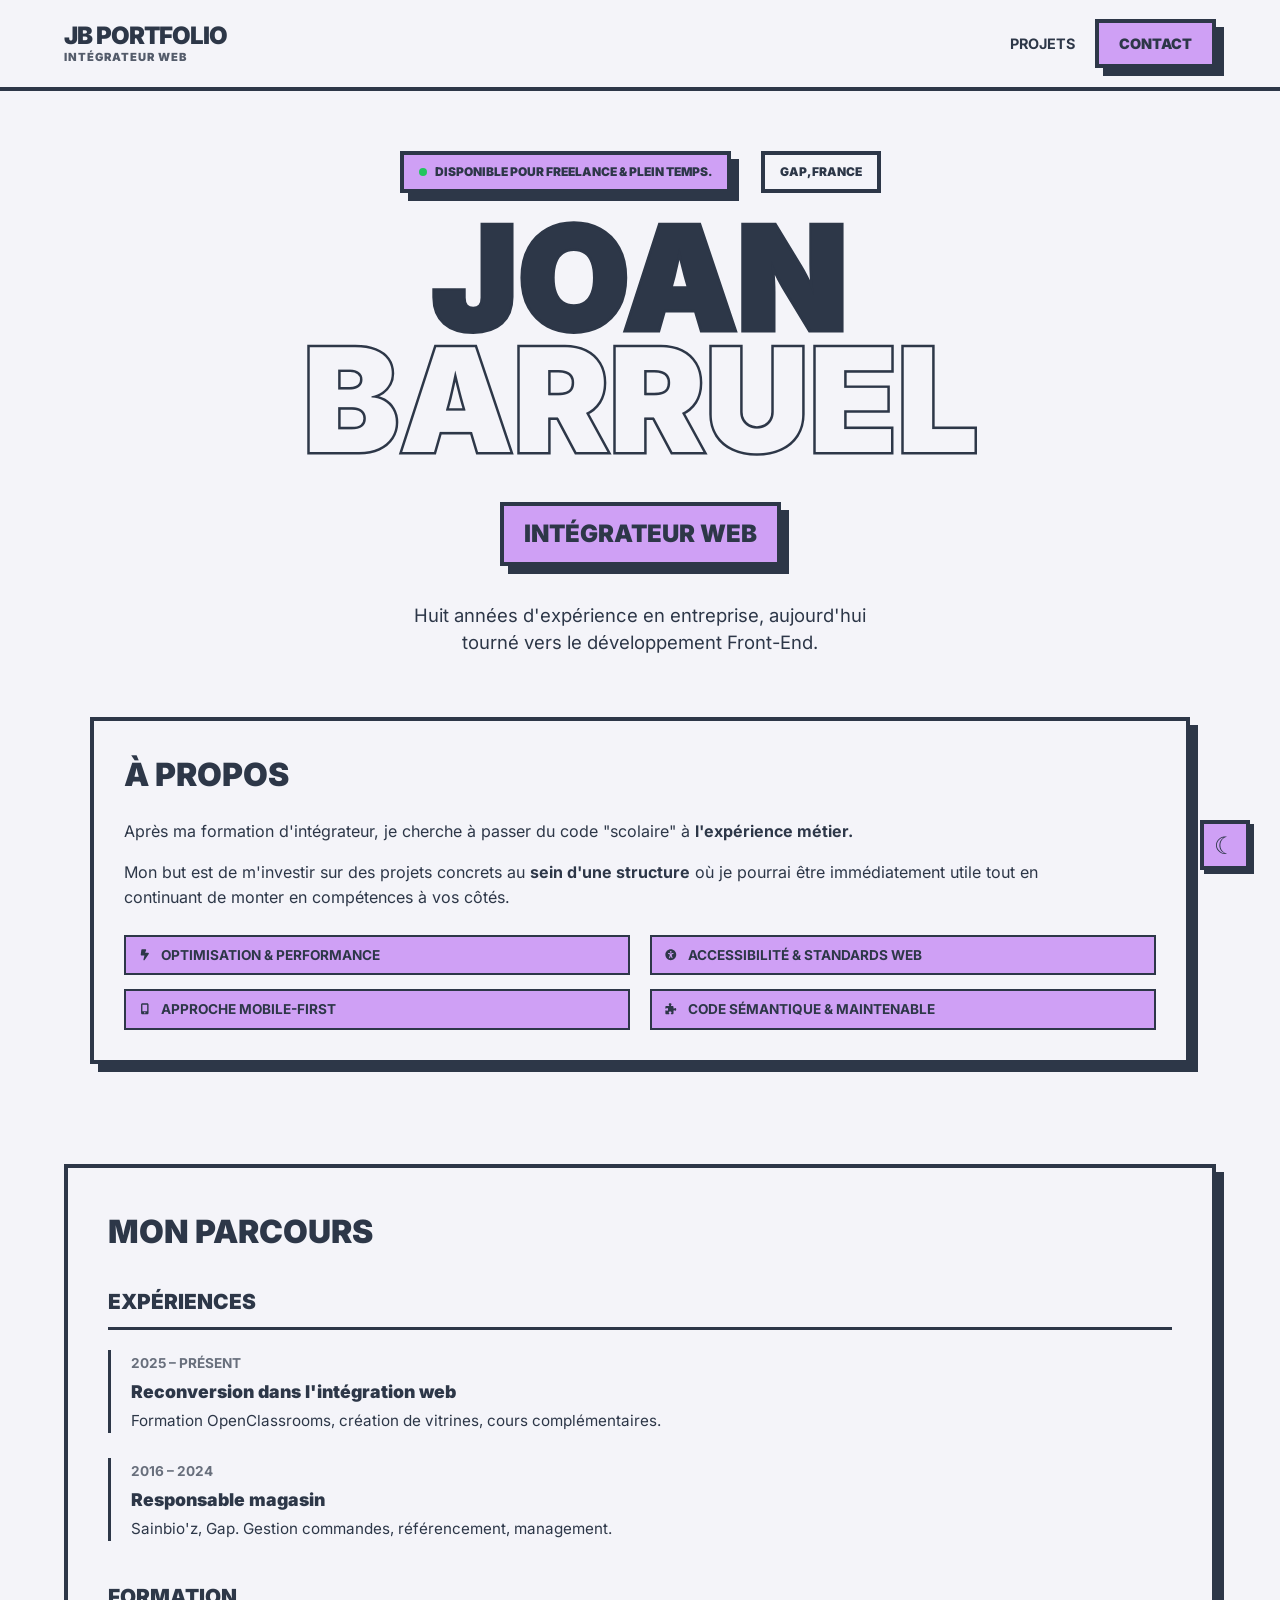
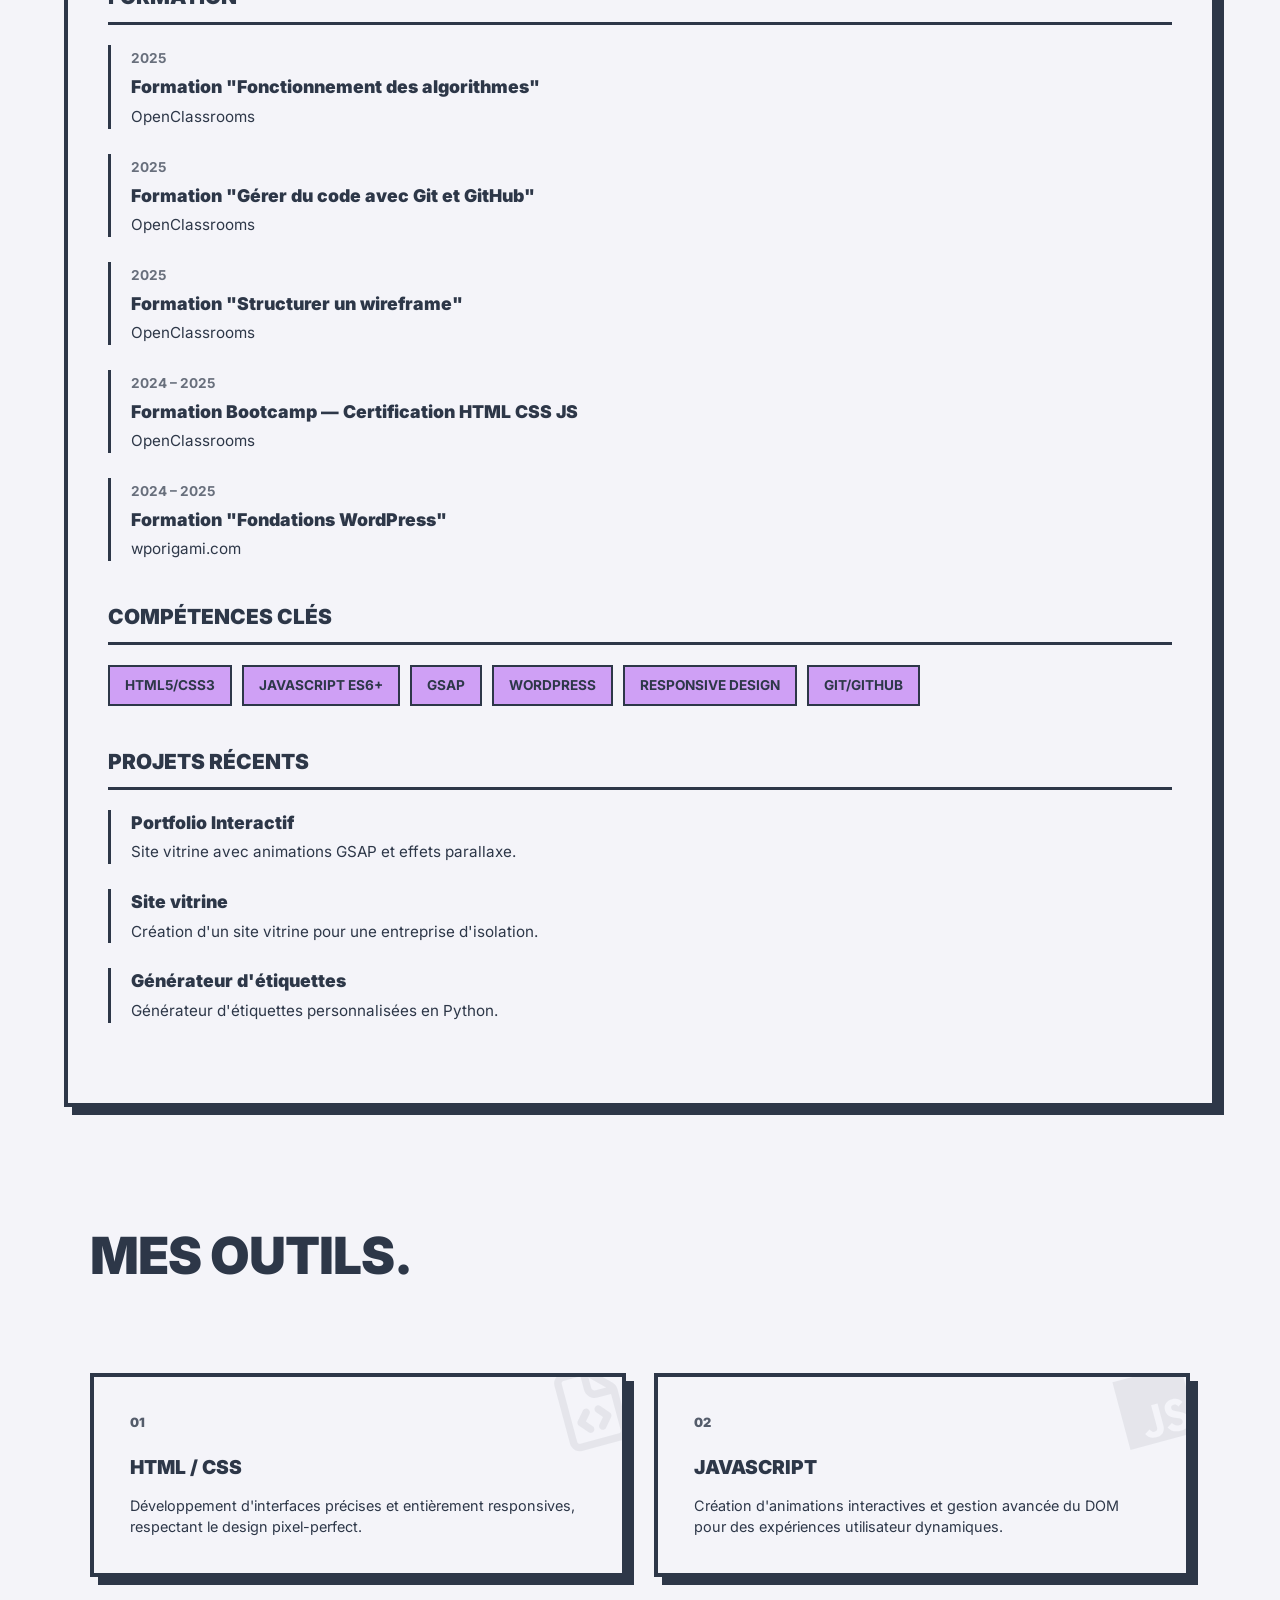
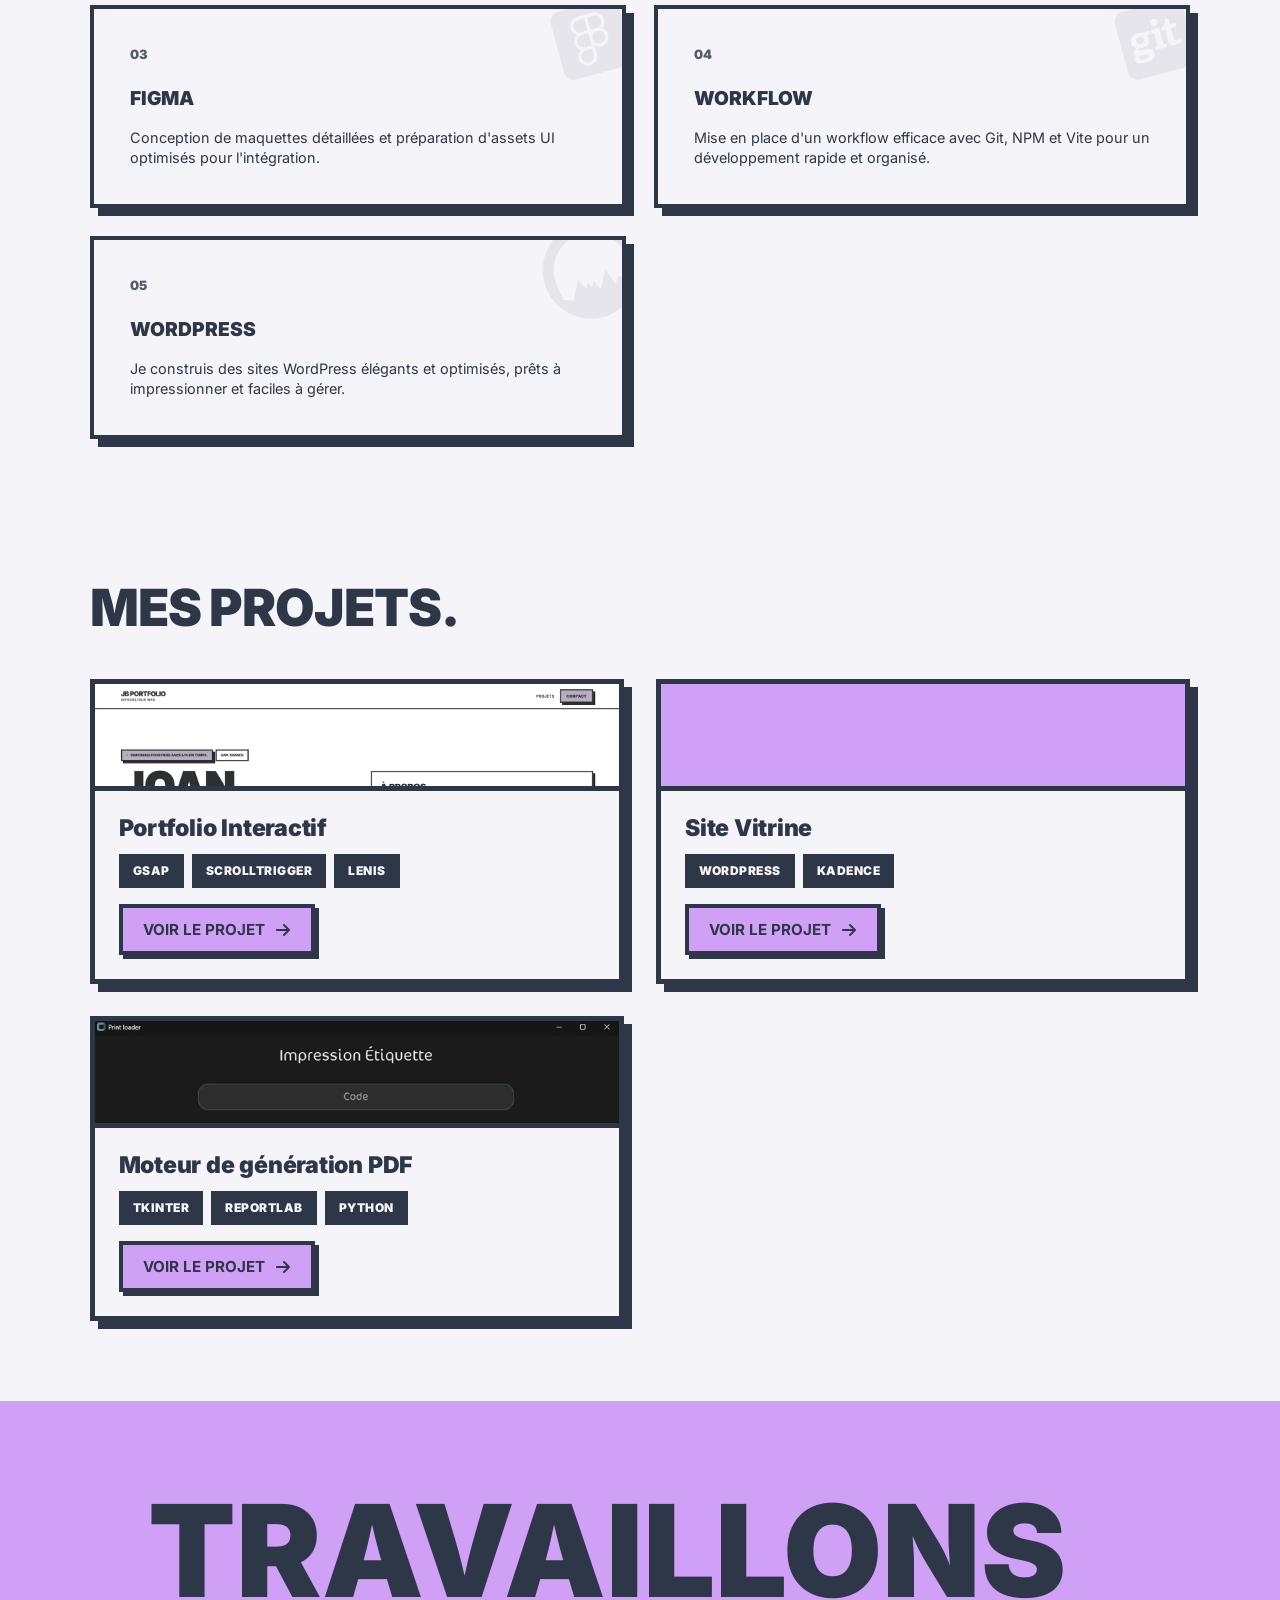
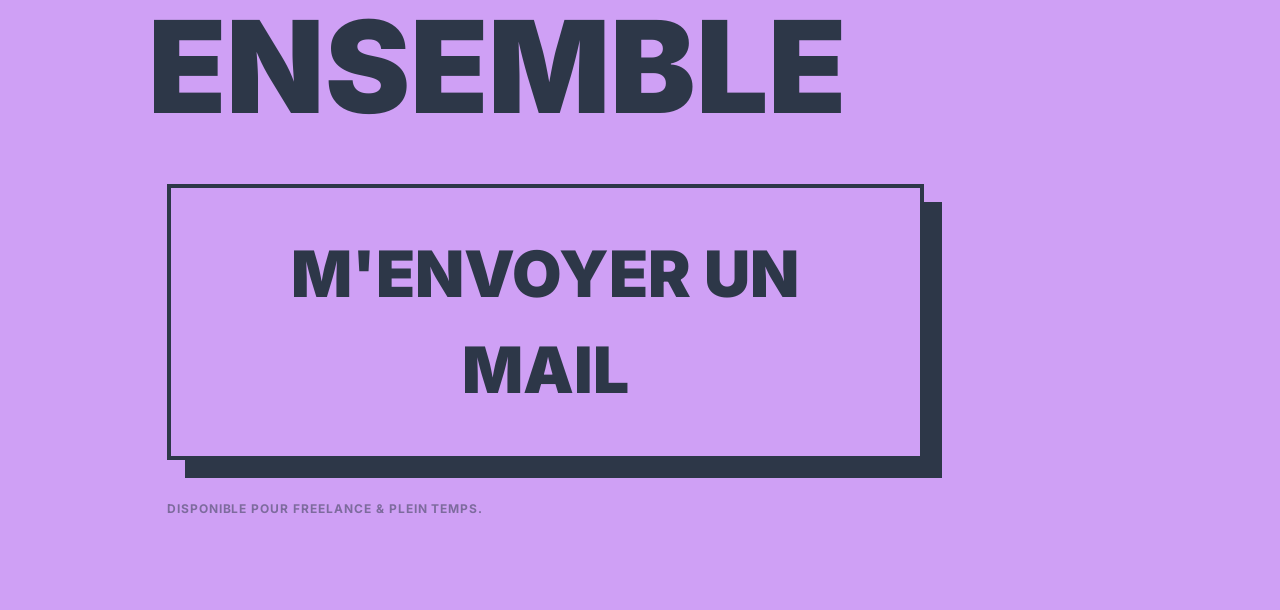
==== commit f67ab80d: "gestion dynamiques des projets en JS - Bento grid -> JS" ====
--- a/index.html
+++ b/index.html
@@ -309,85 +309,7 @@
 
                 <div class="bento-grid">
 
-                    <!-- PROJET 01 -->
-                    <article class="project-card large" data-project="1">
-                        <div class="card-image">
-                            <img src="images/projet1.webp" alt="Portfolio interactif avec animations GSAP" width="726"
-                                height="416" fetchpriority="high" decoding="async">
-                            <div class="card-overlay" aria-hidden="true">
-                                <span class="project-number">01</span>
-                            </div>
-                        </div>
-                        <div class="card-content">
-                            <h3 class="project-title">Portfolio interactif</h3>
-                            <div class="project-tags" aria-label="Technologies utilisées">
-                                <span class="tag">GSAP</span>
-                                <span class="tag">ScrollTrigger</span>
-                                <span class="tag">Lenis</span>
-                            </div>
-                            <button class="card-cta">
-                                <span>Voir le projet</span>
-                                <svg xmlns="http://www.w3.org/2000/svg" viewBox="0 0 448 512" fill="currentColor"
-                                    aria-hidden="true">
-                                    <path
-                                        d="M438.6 278.6c12.5-12.5 12.5-32.8 0-45.3l-160-160c-12.5-12.5-32.8-12.5-45.3 0s-12.5 32.8 0 45.3L338.8 224 32 224c-17.7 0-32 14.3-32 32s14.3 32 32 32l306.7 0L233.4 393.4c-12.5 12.5-12.5 32.8 0 45.3s32.8 12.5 45.3 0l160-160z" />
-                                </svg>
-                            </button>
-                        </div>
-                    </article>
-
-                    <!-- PROJET 02 -->
-                    <article class="project-card large" data-project="2">
-                        <div class="card-image">
-                            <img src="images/projet2.webp" alt="Site vitrine WordPress" width="726" height="416"
-                                fetchpriority="high" decoding="async">
-                            <div class="card-overlay" aria-hidden="true">
-                                <span class="project-number">02</span>
-                            </div>
-                        </div>
-                        <div class="card-content">
-                            <h3 class="project-title">Site vitrine</h3>
-                            <div class="project-tags" aria-label="Technologies utilisées">
-                                <span class="tag">WordPress</span>
-                                <span class="tag">Kadence</span>
-                            </div>
-                            <button class="card-cta">
-                                <span>Voir le projet</span>
-                                <svg xmlns="http://www.w3.org/2000/svg" viewBox="0 0 448 512" fill="currentColor"
-                                    aria-hidden="true">
-                                    <path
-                                        d="M438.6 278.6c12.5-12.5 12.5-32.8 0-45.3l-160-160c-12.5-12.5-32.8-12.5-45.3 0s-12.5 32.8 0 45.3L338.8 224 32 224c-17.7 0-32 14.3-32 32s14.3 32 32 32l306.7 0L233.4 393.4c-12.5 12.5-12.5 32.8 0 45.3s32.8 12.5 45.3 0l160-160z" />
-                                </svg>
-                            </button>
-                        </div>
-                    </article>
-
-                    <!-- PROJET 03 -->
-                    <article class="project-card large" data-project="3">
-                        <div class="card-image">
-                            <img src="images/projet3.webp" alt="Moteur de génération de documents PDF dynamiques"
-                                width="726" height="416" fetchpriority="high" decoding="async">
-                            <div class="card-overlay" aria-hidden="true">
-                                <span class="project-number">03</span>
-                            </div>
-                        </div>
-                        <div class="card-content">
-                            <h3 class="project-title">Moteur de génération PDF dynamique</h3>
-                            <div class="project-tags" aria-label="Technologies utilisées">
-                                <span class="tag">TKinter</span>
-                                <span class="tag">Reportlab</span>
-                                <span class="tag">Python</span>
-                            </div>
-                            <button class="card-cta">
-                                <span>Voir le projet</span>
-                                <svg xmlns="http://www.w3.org/2000/svg" viewBox="0 0 448 512" fill="currentColor"
-                                    aria-hidden="true">
-                                    <path
-                                        d="M438.6 278.6c12.5-12.5 12.5-32.8 0-45.3l-160-160c-12.5-12.5-32.8-12.5-45.3 0s-12.5 32.8 0 45.3L338.8 224 32 224c-17.7 0-32 14.3-32 32s14.3 32 32 32l306.7 0L233.4 393.4c-12.5 12.5-12.5 32.8 0 45.3s32.8 12.5 45.3 0l160-160z" />
-                                </svg>
-                            </button>
-                        </div>
-                    </article>
+                    <!-- Projet généré en JS -->
 
                 </div>
             </div>
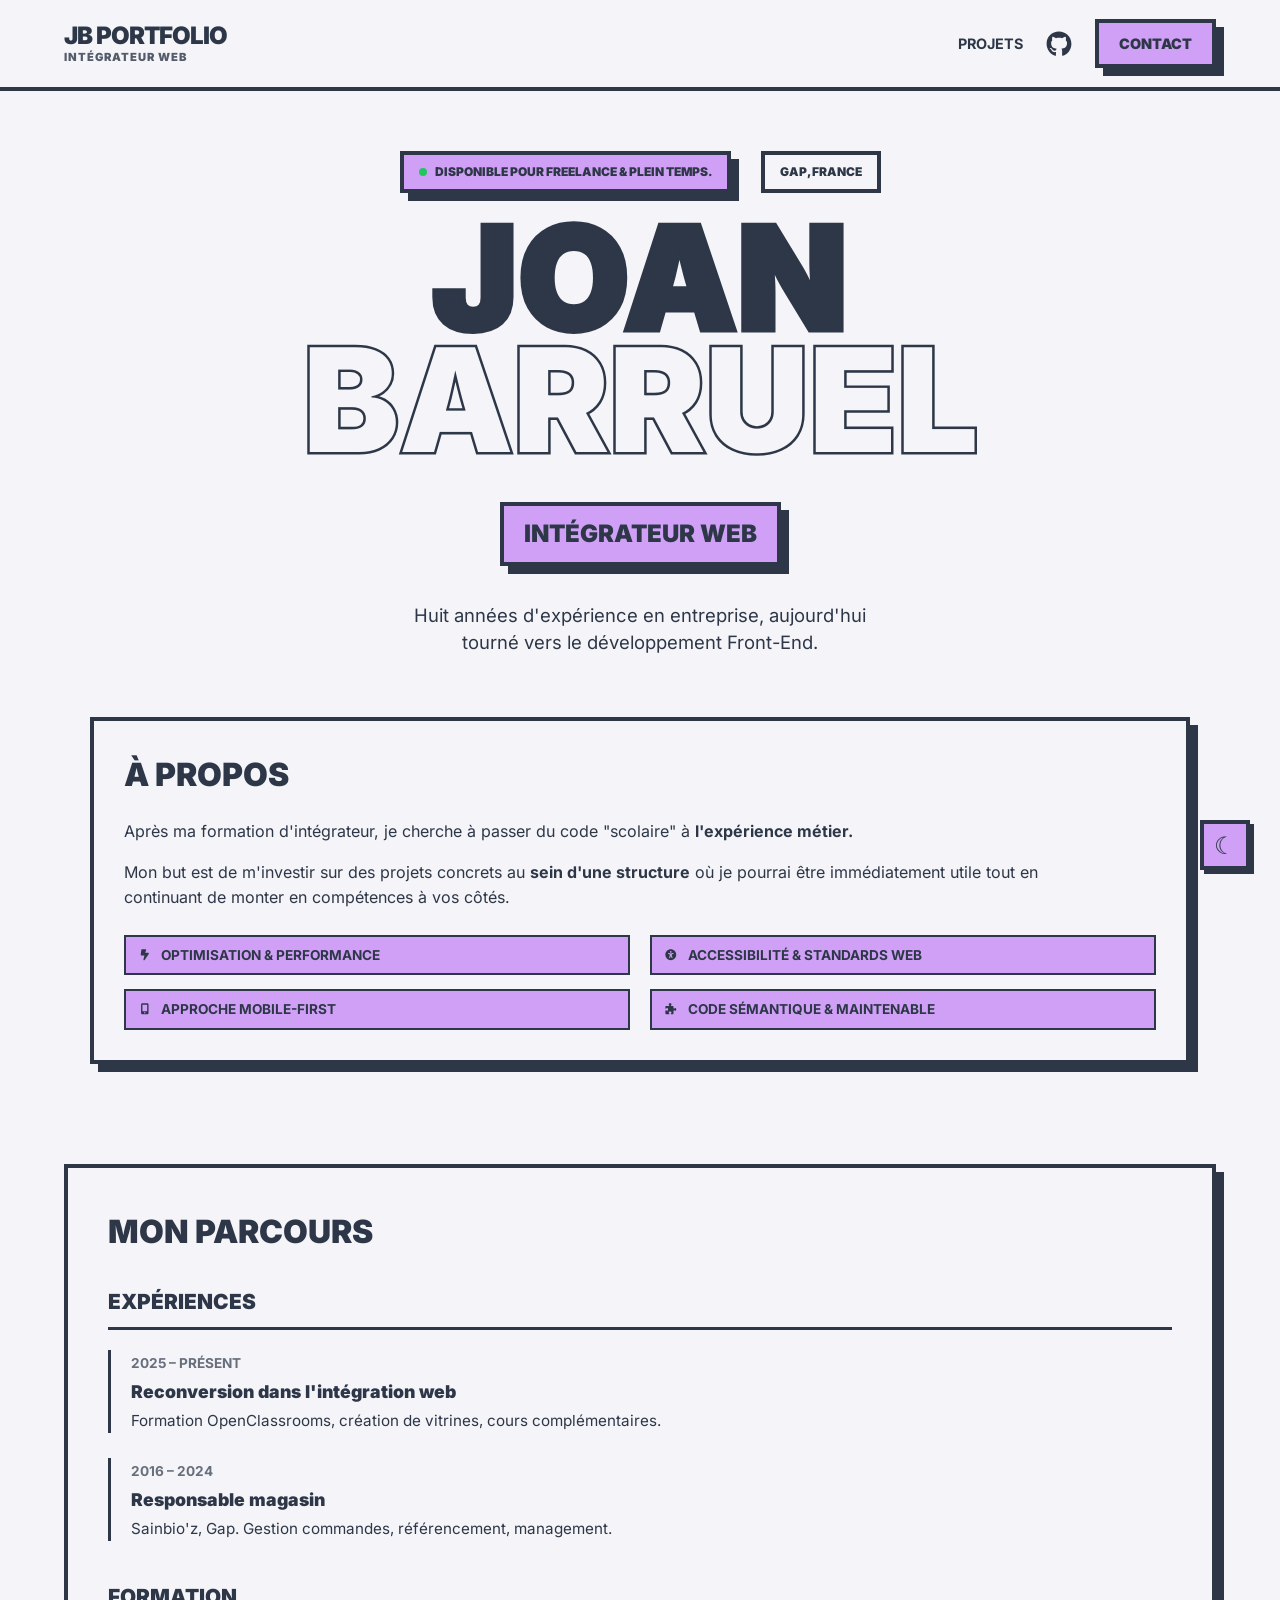
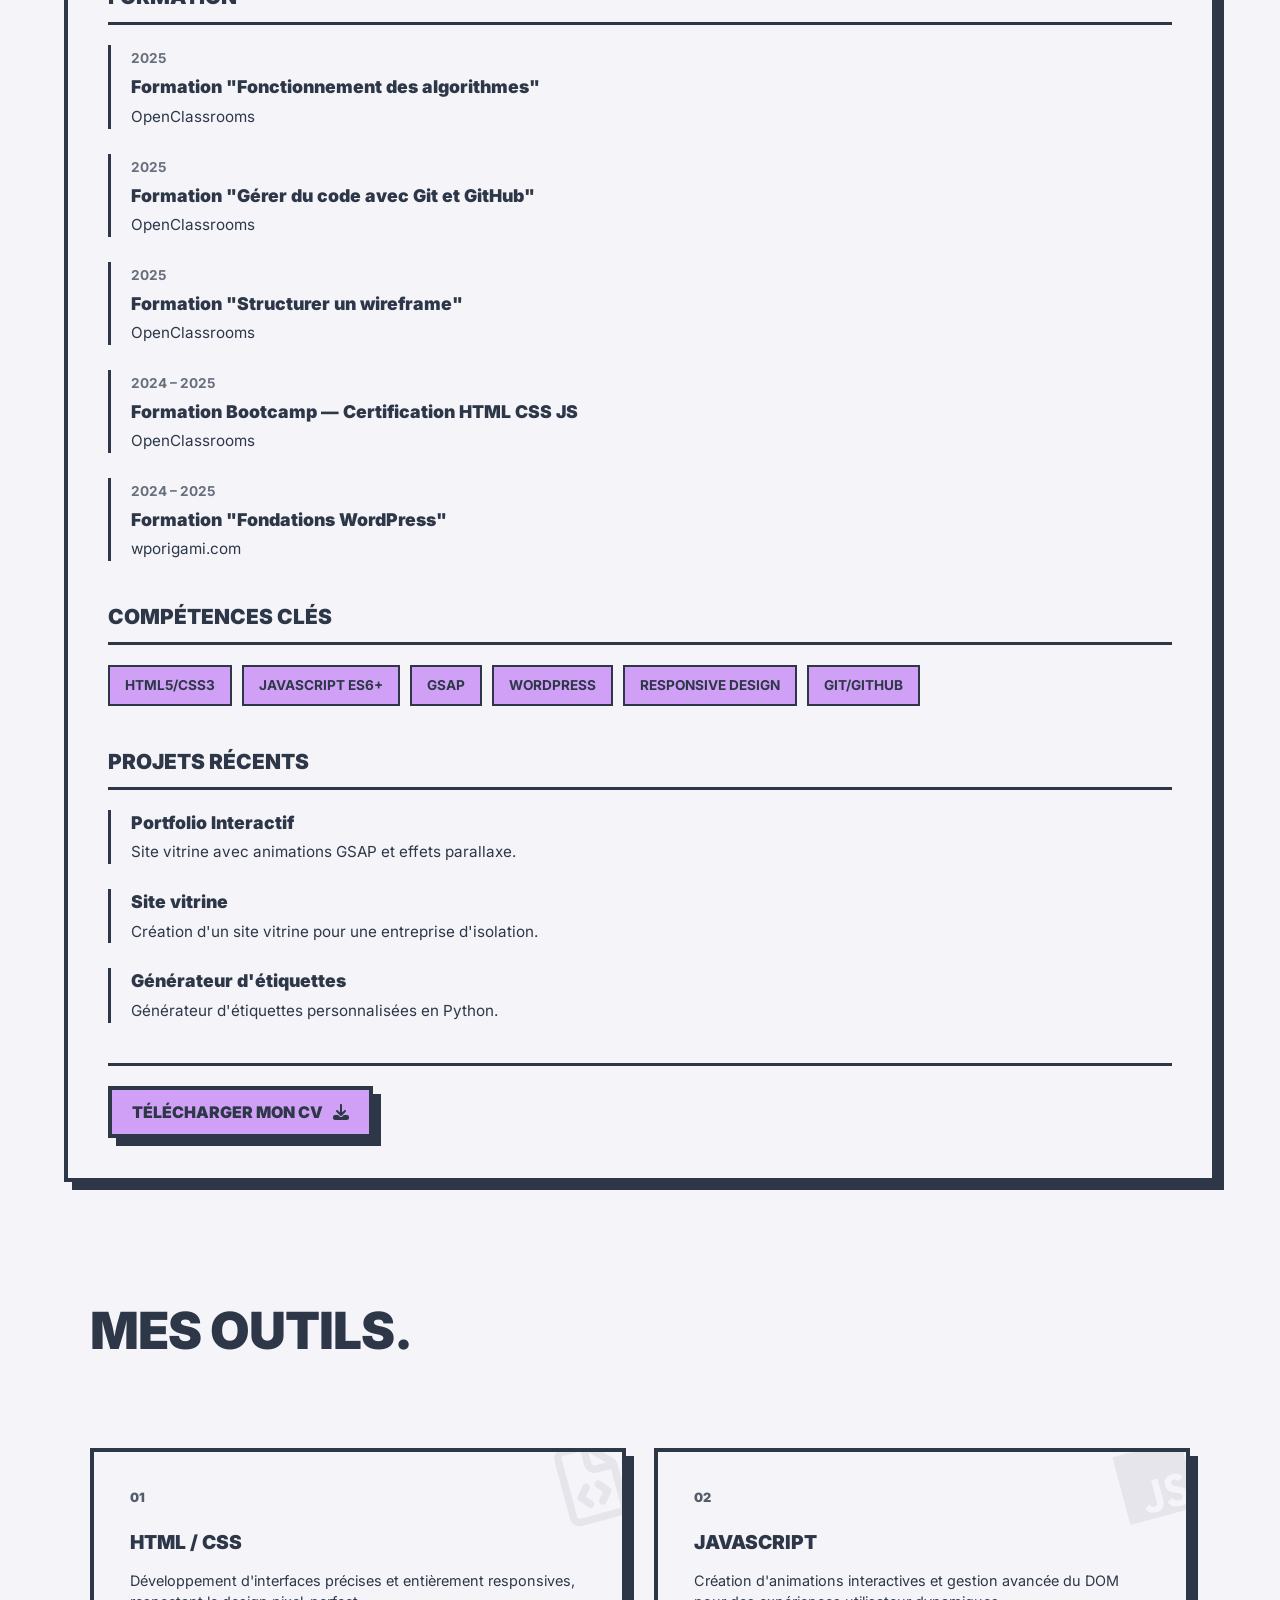
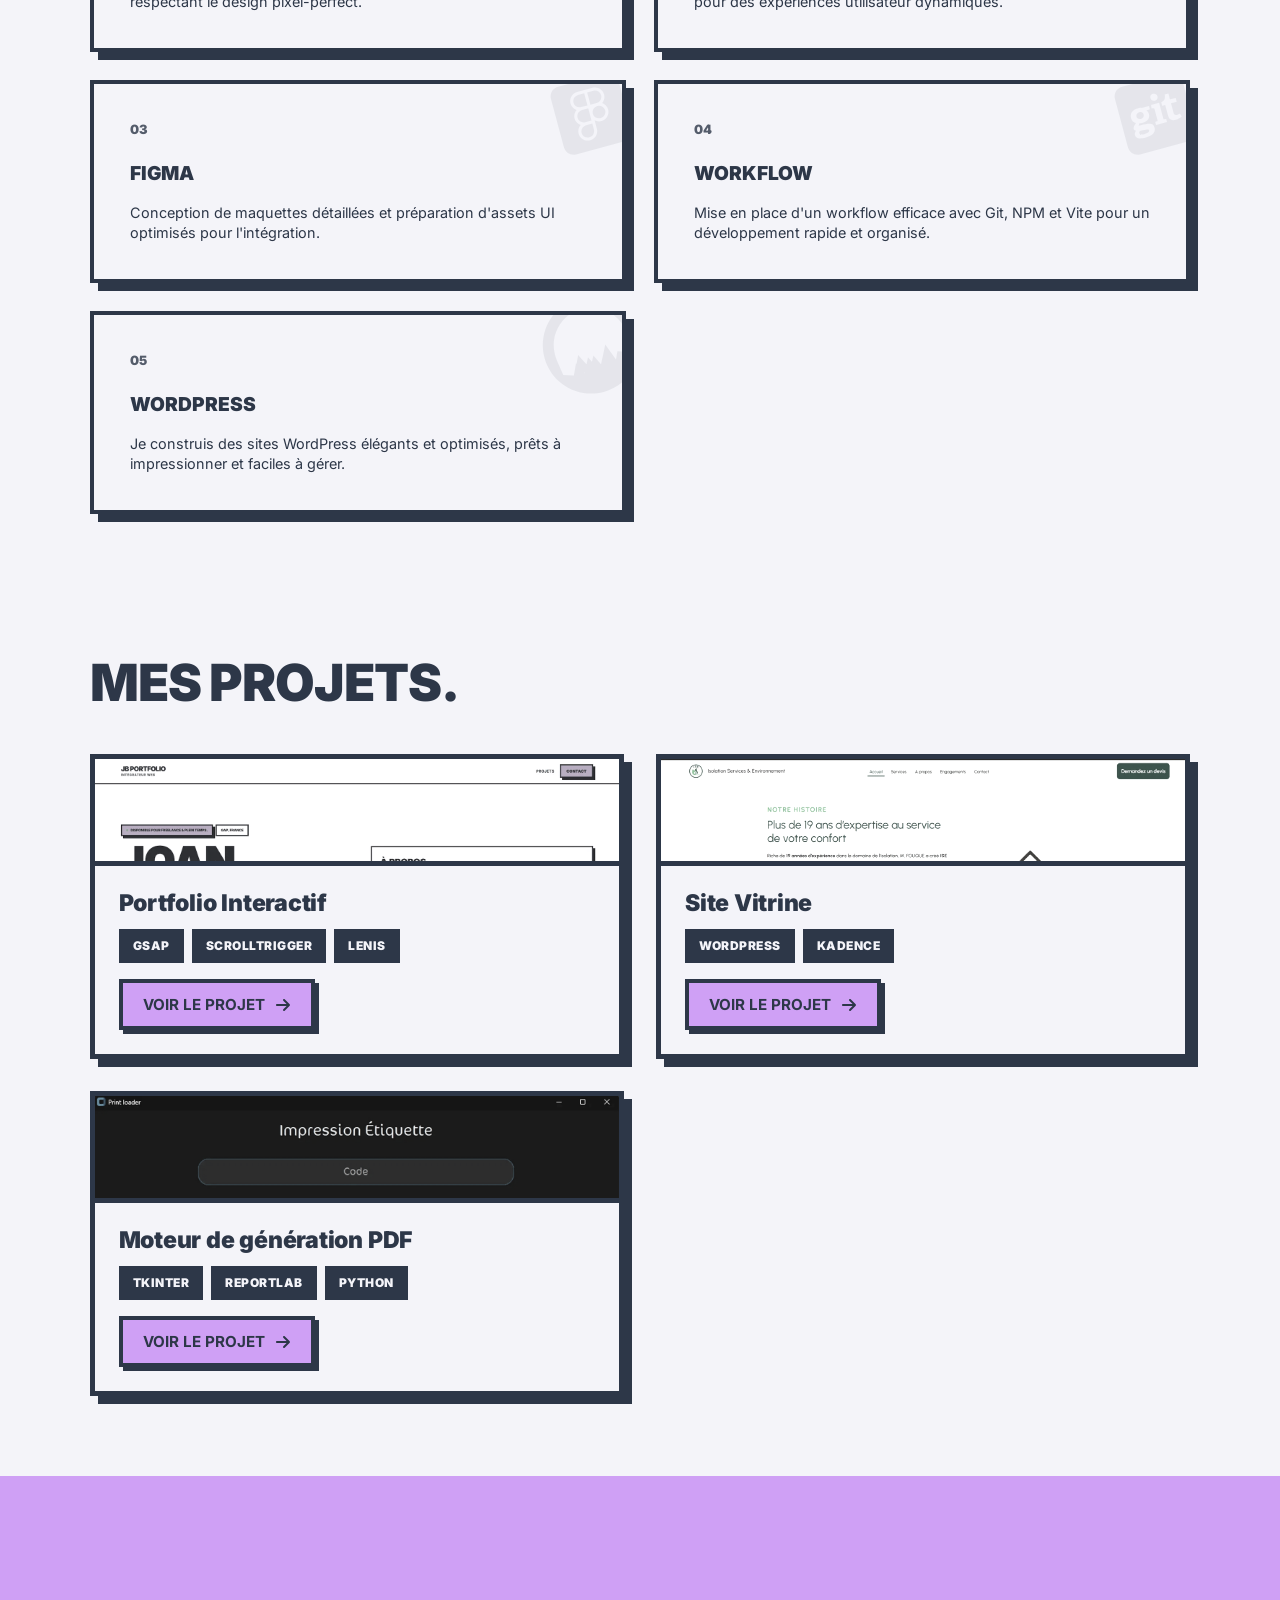
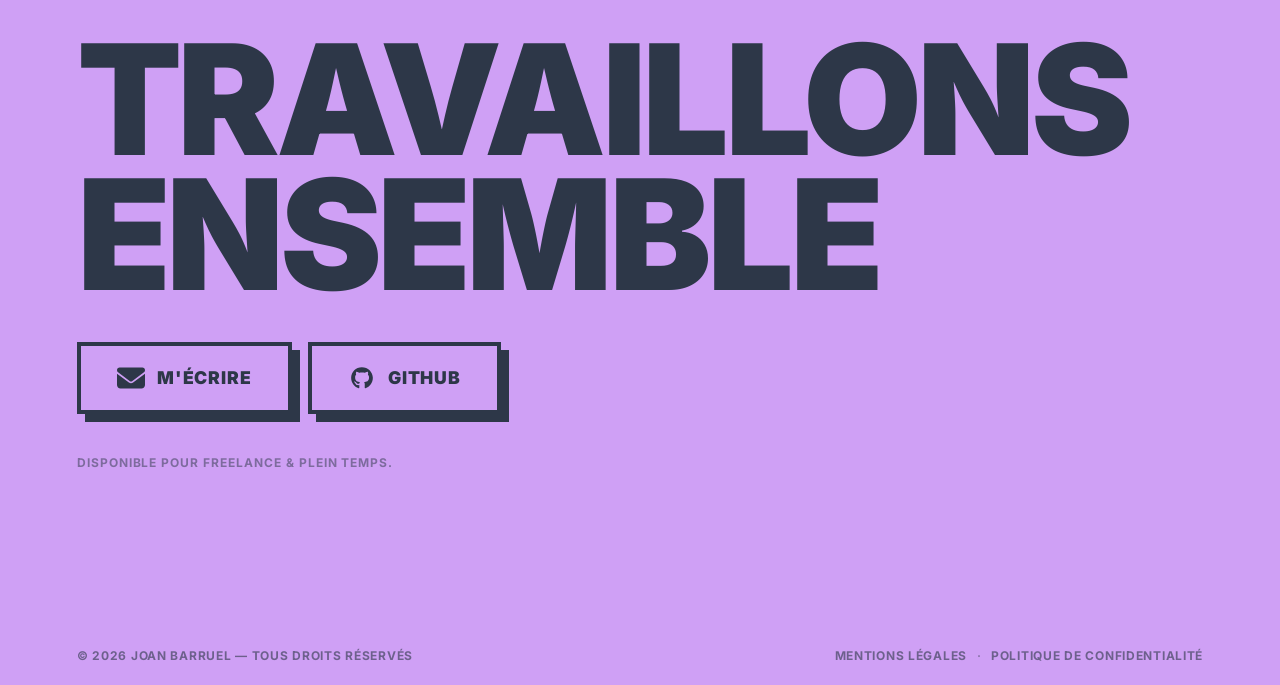
==== commit 4285c8fb: "add dl CV - btn contact - btn github - mention legales - politique de confidentialite - asset CV - s" ====
--- a/index.html
+++ b/index.html
@@ -4,9 +4,9 @@
 <head>
     <meta charset="UTF-8">
     <meta name="viewport" content="width=device-width, initial-scale=1.0">
-    <title>Joan Barruel — Portfolio</title>
+    <title>Portfolio | Joan Barruel</title>
     <meta name="description"
-        content="Portfolio de Joan Barruel, Intégrateur Web. Création d'interfaces modernes, animations GSAP et développement responsive.">
+        content="Portfolio de Joan Barruel, Intégrateur Web. Création d'interfaces modernes, animations et développement responsive.">
 
 
     <link rel="apple-touch-icon" sizes="180x180" href="/apple-touch-icon.png">
@@ -35,7 +35,14 @@
         </div>
         <div class="nav-links">
             <a href="#projets" class="nav-item">Projets</a>
-            <a href="#contact" class="nav-item btn-accent">Contact</a>
+            <a href="https://github.com/BarruelJ" target="_blank" rel="noopener noreferrer" class="nav-item nav-github"
+                aria-label="Profil GitHub">
+                <svg xmlns="http://www.w3.org/2000/svg" viewBox="0 0 640 640" fill="currentColor" aria-hidden="true">
+                    <path
+                        d="M316.8 72C178.1 72 72 177.3 72 316C72 426.9 141.8 521.8 241.5 555.2C254.3 557.5 258.8 549.6 258.8 543.1C258.8 536.9 258.5 502.7 258.5 481.7C258.5 481.7 188.5 496.7 173.8 451.9C173.8 451.9 162.4 422.8 146 415.3C146 415.3 123.1 399.6 147.6 399.9C147.6 399.9 172.5 401.9 186.2 425.7C208.1 464.3 244.8 453.2 259.1 446.6C261.4 430.6 267.9 419.5 275.1 412.9C219.2 406.7 162.8 398.6 162.8 302.4C162.8 274.9 170.4 261.1 186.4 243.5C183.8 237 175.3 210.2 189 175.6C209.9 169.1 258 202.6 258 202.6C278 197 299.5 194.1 320.8 194.1C342.1 194.1 363.6 197 383.6 202.6C383.6 202.6 431.7 169 452.6 175.6C466.3 210.3 457.8 237 455.2 243.5C471.2 261.2 481 275 481 302.4C481 398.9 422.1 406.6 366.2 412.9C375.4 420.8 383.2 435.8 383.2 459.3C383.2 493 382.9 534.7 382.9 542.9C382.9 549.4 387.5 557.3 400.2 555C500.2 521.8 568 426.9 568 316C568 177.3 455.5 72 316.8 72z" />
+                </svg>
+                <a href="#contact" class="nav-item btn-accent">Contact</a>
+
         </div>
     </nav>
 
@@ -206,6 +213,17 @@
                     <p>Générateur d'étiquettes personnalisées en Python.</p>
                 </div>
             </div>
+            <div class="cv-footer">
+                <a href="assets/cv-joan-barruel.pdf" download class="btn-accent cv-download">
+                    Télécharger mon CV
+                    <svg xmlns="http://www.w3.org/2000/svg" viewBox="0 0 512 512" fill="currentColor"
+                        aria-hidden="true">
+                        <path
+                            d="M288 32c0-17.7-14.3-32-32-32s-32 14.3-32 32l0 242.7-73.4-73.4c-12.5-12.5-32.8-12.5-45.3 0s-12.5 32.8 0 45.3l128 128c12.5 12.5 32.8 12.5 45.3 0l128-128c12.5-12.5 12.5-32.8 0-45.3s-32.8-12.5-45.3 0L288 274.7 288 32zM64 352c-35.3 0-64 28.7-64 64l0 32c0 35.3 28.7 64 64 64l384 0c35.3 0 64-28.7 64-64l0-32c0-35.3-28.7-64-64-64l-101.5 0-45.3 45.3c-25 25-65.5 25-90.5 0L165.5 352 64 352z" />
+                    </svg>
+                </a>
+            </div>
+
         </div>
 
         <!-- PANEL 2 — SKILLS -->
@@ -338,22 +356,22 @@
                             <p class="modal-description"></p>
 
                             <div class="modal-actions">
-                            <a href="#" class="modal-link btn-accent" target="_blank" rel="noopener noreferrer">
-                                Visiter le site
-                                <svg xmlns="http://www.w3.org/2000/svg" viewBox="0 0 512 512" fill="currentColor"
-                                    aria-hidden="true">
-                                    <path
-                                        d="M320 0c-17.7 0-32 14.3-32 32s14.3 32 32 32h82.7L201.4 265.4c-12.5 12.5-12.5 32.8 0 45.3s32.8 12.5 45.3 0L448 109.3V192c0 17.7 14.3 32 32 32s32-14.3 32-32V32c0-17.7-14.3-32-32-32H320zM80 32C35.8 32 0 67.8 0 112V432c0 44.2 35.8 80 80 80H400c44.2 0 80-35.8 80-80V320c0-17.7-14.3-32-32-32s-32 14.3-32 32V432c0 8.8-7.2 16-16 16H80c-8.8 0-16-7.2-16-16V112c0-8.8 7.2-16 16-16H192c17.7 0 32-14.3 32-32s-14.3-32-32-32H80z" />
-                                </svg>
-                            </a>
-                            <a href="#" class="modal-github btn-accent" target="_blank" rel="noopener noreferrer">
-                                Voir le code
-                                <svg xmlns="http://www.w3.org/2000/svg" viewBox="0 0 640 640" fill="currentColor"
-                                    aria-hidden="true">
-                                    <path
-                                        d="M237.9 461.4C237.9 463.4 235.6 465 232.7 465C229.4 465.3 227.1 463.7 227.1 461.4C227.1 459.4 229.4 457.8 232.3 457.8C235.3 457.5 237.9 459.1 237.9 461.4zM206.8 456.9C206.1 458.9 208.1 461.2 211.1 461.8C213.7 462.8 216.7 461.8 217.3 459.8C217.9 457.8 216 455.5 213 454.6C210.4 453.9 207.5 454.9 206.8 456.9zM251 455.2C248.1 455.9 246.1 457.8 246.4 460.1C246.7 462.1 249.3 463.4 252.3 462.7C255.2 462 257.2 460.1 256.9 458.1C256.6 456.2 253.9 454.9 251 455.2zM316.8 72C178.1 72 72 177.3 72 316C72 426.9 141.8 521.8 241.5 555.2C254.3 557.5 258.8 549.6 258.8 543.1C258.8 536.9 258.5 502.7 258.5 481.7C258.5 481.7 188.5 496.7 173.8 451.9C173.8 451.9 162.4 422.8 146 415.3C146 415.3 123.1 399.6 147.6 399.9C147.6 399.9 172.5 401.9 186.2 425.7C208.1 464.3 244.8 453.2 259.1 446.6C261.4 430.6 267.9 419.5 275.1 412.9C219.2 406.7 162.8 398.6 162.8 302.4C162.8 274.9 170.4 261.1 186.4 243.5C183.8 237 175.3 210.2 189 175.6C209.9 169.1 258 202.6 258 202.6C278 197 299.5 194.1 320.8 194.1C342.1 194.1 363.6 197 383.6 202.6C383.6 202.6 431.7 169 452.6 175.6C466.3 210.3 457.8 237 455.2 243.5C471.2 261.2 481 275 481 302.4C481 398.9 422.1 406.6 366.2 412.9C375.4 420.8 383.2 435.8 383.2 459.3C383.2 493 382.9 534.7 382.9 542.9C382.9 549.4 387.5 557.3 400.2 555C500.2 521.8 568 426.9 568 316C568 177.3 455.5 72 316.8 72zM169.2 416.9C167.9 417.9 168.2 420.2 169.9 422.1C171.5 423.7 173.8 424.4 175.1 423.1C176.4 422.1 176.1 419.8 174.4 417.9C172.8 416.3 170.5 415.6 169.2 416.9zM158.4 408.8C157.7 410.1 158.7 411.7 160.7 412.7C162.3 413.7 164.3 413.4 165 412C165.7 410.7 164.7 409.1 162.7 408.1C160.7 407.5 159.1 407.8 158.4 408.8zM190.8 444.4C189.2 445.7 189.8 448.7 192.1 450.6C194.4 452.9 197.3 453.2 198.6 451.6C199.9 450.3 199.3 447.3 197.3 445.4C195.1 443.1 192.1 442.8 190.8 444.4zM179.4 429.7C177.8 430.7 177.8 433.3 179.4 435.6C181 437.9 183.7 438.9 185 437.9C186.6 436.6 186.6 434 185 431.7C183.6 429.4 181 428.4 179.4 429.7z" />
-                                </svg>
-                            </a>
+                                <a href="#" class="modal-link btn-accent" target="_blank" rel="noopener noreferrer">
+                                    Visiter le site
+                                    <svg xmlns="http://www.w3.org/2000/svg" viewBox="0 0 512 512" fill="currentColor"
+                                        aria-hidden="true">
+                                        <path
+                                            d="M320 0c-17.7 0-32 14.3-32 32s14.3 32 32 32h82.7L201.4 265.4c-12.5 12.5-12.5 32.8 0 45.3s32.8 12.5 45.3 0L448 109.3V192c0 17.7 14.3 32 32 32s32-14.3 32-32V32c0-17.7-14.3-32-32-32H320zM80 32C35.8 32 0 67.8 0 112V432c0 44.2 35.8 80 80 80H400c44.2 0 80-35.8 80-80V320c0-17.7-14.3-32-32-32s-32 14.3-32 32V432c0 8.8-7.2 16-16 16H80c-8.8 0-16-7.2-16-16V112c0-8.8 7.2-16 16-16H192c17.7 0 32-14.3 32-32s-14.3-32-32-32H80z" />
+                                    </svg>
+                                </a>
+                                <a href="#" class="modal-github btn-accent" target="_blank" rel="noopener noreferrer">
+                                    Voir le code
+                                    <svg xmlns="http://www.w3.org/2000/svg" viewBox="0 0 640 640" fill="currentColor"
+                                        aria-hidden="true">
+                                        <path
+                                            d="M237.9 461.4C237.9 463.4 235.6 465 232.7 465C229.4 465.3 227.1 463.7 227.1 461.4C227.1 459.4 229.4 457.8 232.3 457.8C235.3 457.5 237.9 459.1 237.9 461.4zM206.8 456.9C206.1 458.9 208.1 461.2 211.1 461.8C213.7 462.8 216.7 461.8 217.3 459.8C217.9 457.8 216 455.5 213 454.6C210.4 453.9 207.5 454.9 206.8 456.9zM251 455.2C248.1 455.9 246.1 457.8 246.4 460.1C246.7 462.1 249.3 463.4 252.3 462.7C255.2 462 257.2 460.1 256.9 458.1C256.6 456.2 253.9 454.9 251 455.2zM316.8 72C178.1 72 72 177.3 72 316C72 426.9 141.8 521.8 241.5 555.2C254.3 557.5 258.8 549.6 258.8 543.1C258.8 536.9 258.5 502.7 258.5 481.7C258.5 481.7 188.5 496.7 173.8 451.9C173.8 451.9 162.4 422.8 146 415.3C146 415.3 123.1 399.6 147.6 399.9C147.6 399.9 172.5 401.9 186.2 425.7C208.1 464.3 244.8 453.2 259.1 446.6C261.4 430.6 267.9 419.5 275.1 412.9C219.2 406.7 162.8 398.6 162.8 302.4C162.8 274.9 170.4 261.1 186.4 243.5C183.8 237 175.3 210.2 189 175.6C209.9 169.1 258 202.6 258 202.6C278 197 299.5 194.1 320.8 194.1C342.1 194.1 363.6 197 383.6 202.6C383.6 202.6 431.7 169 452.6 175.6C466.3 210.3 457.8 237 455.2 243.5C471.2 261.2 481 275 481 302.4C481 398.9 422.1 406.6 366.2 412.9C375.4 420.8 383.2 435.8 383.2 459.3C383.2 493 382.9 534.7 382.9 542.9C382.9 549.4 387.5 557.3 400.2 555C500.2 521.8 568 426.9 568 316C568 177.3 455.5 72 316.8 72zM169.2 416.9C167.9 417.9 168.2 420.2 169.9 422.1C171.5 423.7 173.8 424.4 175.1 423.1C176.4 422.1 176.1 419.8 174.4 417.9C172.8 416.3 170.5 415.6 169.2 416.9zM158.4 408.8C157.7 410.1 158.7 411.7 160.7 412.7C162.3 413.7 164.3 413.4 165 412C165.7 410.7 164.7 409.1 162.7 408.1C160.7 407.5 159.1 407.8 158.4 408.8zM190.8 444.4C189.2 445.7 189.8 448.7 192.1 450.6C194.4 452.9 197.3 453.2 198.6 451.6C199.9 450.3 199.3 447.3 197.3 445.4C195.1 443.1 192.1 442.8 190.8 444.4zM179.4 429.7C177.8 430.7 177.8 433.3 179.4 435.6C181 437.9 183.7 438.9 185 437.9C186.6 436.6 186.6 434 185 431.7C183.6 429.4 181 428.4 179.4 429.7z" />
+                                    </svg>
+                                </a>
                             </div>
                         </div>
                     </div>
@@ -368,12 +386,45 @@
                 <h2 class="contact-title">
                     TRAVAILLONS<br>ENSEMBLE
                 </h2>
-                <a href="&#109;&#97;&#105;&#108;&#116;&#111;&#58;&#106;&#46;&#98;&#97;&#114;&#114;&#117;&#101;&#108;&#64;&#105;&#99;&#108;&#111;&#117;&#100;&#46;&#99;&#111;&#109;"
-                    class="contact-cta">
-                    M'ENVOYER UN MAIL
-                </a>
+                <div class="contact-actions">
+                    <a href="&#109;&#97;&#105;&#108;&#116;&#111;&#58;&#106;&#46;&#98;&#97;&#114;&#114;&#117;&#101;&#108;&#64;&#105;&#99;&#108;&#111;&#117;&#100;&#46;&#99;&#111;&#109;"
+                        class="contact-btn">
+                        <svg xmlns="http://www.w3.org/2000/svg" viewBox="0 0 512 512" fill="currentColor"
+                            aria-hidden="true">
+                            <path
+                                d="M48 64C21.5 64 0 85.5 0 112c0 15.1 7.1 29.3 19.2 38.4L236.8 313.6c11.4 8.5 27 8.5 38.4 0L492.8 150.4c12.1-9.1 19.2-23.3 19.2-38.4c0-26.5-21.5-48-48-48L48 64zM0 176L0 384c0 35.3 28.7 64 64 64l384 0c35.3 0 64-28.7 64-64l0-208L294.4 339.2c-22.8 17.1-54 17.1-76.8 0L0 176z" />
+                        </svg>
+                        M'ÉCRIRE
+                    </a>
+                    <a href="https://github.com/BarruelJ" target="_blank" rel="noopener noreferrer"
+                        class="contact-btn contact-btn--ghost">
+                        <svg xmlns="http://www.w3.org/2000/svg" viewBox="0 0 640 640" fill="currentColor"
+                            aria-hidden="true">
+                            <path
+                                d="M316.8 72C178.1 72 72 177.3 72 316C72 426.9 141.8 521.8 241.5 555.2C254.3 557.5 258.8 549.6 258.8 543.1C258.8 536.9 258.5 502.7 258.5 481.7C258.5 481.7 188.5 496.7 173.8 451.9C173.8 451.9 162.4 422.8 146 415.3C146 415.3 123.1 399.6 147.6 399.9C147.6 399.9 172.5 401.9 186.2 425.7C208.1 464.3 244.8 453.2 259.1 446.6C261.4 430.6 267.9 419.5 275.1 412.9C219.2 406.7 162.8 398.6 162.8 302.4C162.8 274.9 170.4 261.1 186.4 243.5C183.8 237 175.3 210.2 189 175.6C209.9 169.1 258 202.6 258 202.6C278 197 299.5 194.1 320.8 194.1C342.1 194.1 363.6 197 383.6 202.6C383.6 202.6 431.7 169 452.6 175.6C466.3 210.3 457.8 237 455.2 243.5C471.2 261.2 481 275 481 302.4C481 398.9 422.1 406.6 366.2 412.9C375.4 420.8 383.2 435.8 383.2 459.3C383.2 493 382.9 534.7 382.9 542.9C382.9 549.4 387.5 557.3 400.2 555C500.2 521.8 568 426.9 568 316C568 177.3 455.5 72 316.8 72z" />
+                        </svg>
+                        GITHUB
+                    </a>
+                </div>
                 <span class="contact-meta">Disponible pour freelance &amp; plein temps.</span>
             </div>
+
+            <footer class="site-footer">
+            <div class="footer-inner">
+                <span class="footer-copy">&copy; <span id="footer-year"></span> Joan Barruel — Tous droits
+                    réservés</span>
+                <nav class="footer-links" aria-label="Liens légaux">
+                    <a href="mentions-legales.html" class="footer-link">Mentions légales</a>
+                    <span class="footer-sep" aria-hidden="true">·</span>
+                    <a href="politique-confidentialite.html" class="footer-link">Politique de confidentialité</a>
+                </nav>
+            </div>
+            </footer>
+
+            <script>
+                document.getElementById('footer-year').textContent = new Date().getFullYear();
+            </script>
+
         </section>
 
     </main>
--- a/style/style.css
+++ b/style/style.css
@@ -24,30 +24,32 @@
     font-weight: 900;
     font-style: normal;
     font-display: swap;
-}    
+}
 
 /* VARIABLES */
 :root {
-    --bg:         #F4F4F9;
-    --text:       #2D3748;
-    --accent:     #cfa0f5;
-    --border-v:   4px solid var(--text);
-    --shadow:     8px 8px 0px 0px var(--text);
-    --font:       'Inter', sans-serif;
-    --nav-h:      91px; /* hauteur navbar — utilisé partout */
+    --bg: #F4F4F9;
+    --text: #2D3748;
+    --accent: #cfa0f5;
+    --border-v: 4px solid var(--text);
+    --shadow: 8px 8px 0px 0px var(--text);
+    --font: 'Inter', sans-serif;
+    --nav-h: 91px;
 }
 
 body.dark-mode {
-    --bg:       #1A202C;
-    --text:     #cfd7fc;
-    --accent:   #2D3748;
+    --bg: #1A202C;
+    --text: #cfd7fc;
+    --accent: #2D3748;
     --border-v: 4px solid #cfd7fc;
-    --shadow:   8px 8px 0px 0px #cfd7fc;
+    --shadow: 8px 8px 0px 0px #cfd7fc;
 }
 
 
 /* RESET & BASE */
-*, *::before, *::after {
+*,
+*::before,
+*::after {
     margin: 0;
     padding: 0;
     box-sizing: border-box;
@@ -61,7 +63,11 @@
     line-height: 1.5;
 }
 
-h1, h2, h3, h4, h5 {
+h1,
+h2,
+h3,
+h4,
+h5 {
     font-family: var(--font);
     font-weight: 900;
 }
@@ -127,6 +133,27 @@
     font-weight: 700;
     text-transform: uppercase;
     font-size: 0.9rem;
+    transition: all 0.2s ease;
+}
+
+.nav-item:hover {
+    color: var(--accent);
+}
+
+.nav-github {
+    display: flex;
+    align-items: center;
+}
+
+.nav-github svg {
+    width: 32px;
+    height: 32px;
+    fill: var(--text);
+    transition: all 0.2s ease;
+}
+
+.nav-github:hover svg {
+    fill: var(--accent);
 }
 
 
@@ -183,8 +210,13 @@
     transition: all 0.1s ease-in-out;
 }
 
-#theme-toggle::before           { content: '☾'; }
-body.dark-mode #theme-toggle::before { content: '☼'; }
+#theme-toggle::before {
+    content: '☾';
+}
+
+body.dark-mode #theme-toggle::before {
+    content: '☼';
+}
 
 #theme-toggle:hover {
     background-color: var(--text);
@@ -242,7 +274,9 @@
     display: flex;
     align-items: center;
     justify-content: center;
+    flex-direction: column;
     z-index: 2;
+    padding-bottom: 0;
     background: var(--accent);
     overflow: hidden;
 }
@@ -292,7 +326,9 @@
     background: var(--bg);
 }
 
-.badge-status { background-color: var(--accent); }
+.badge-status {
+    background-color: var(--accent);
+}
 
 .location-box {
     border: var(--border-v);
@@ -328,10 +364,17 @@
     paint-order: stroke fill;
 }
 
-.first-name { color: var(--text); }
-.last-name  { color: var(--bg); }
-
-.hero-tagline a { text-decoration: none; }
+.first-name {
+    color: var(--text);
+}
+
+.last-name {
+    color: var(--bg);
+}
+
+.hero-tagline a {
+    text-decoration: none;
+}
 
 .hero-tagline {
     display: flex;
@@ -477,6 +520,27 @@
     transform: translate(2px, 2px);
 }
 
+.cv-footer {
+    margin-top: 20px;
+    padding-top: 20px;
+    border-top: 3px solid var(--text);
+}
+
+.cv-download {
+    display: inline-flex;
+    align-items: center;
+    gap: 10px;
+}
+
+.cv-download svg {
+    width: 16px;
+    height: 16px;
+    transition: transform 0.3s ease;
+}
+
+.cv-download:hover svg {
+    transform: translateY(3px);
+}
 
 /* PANEL 2  */
 .container-skills {
@@ -583,16 +647,22 @@
 }
 
 .skill-card:hover span,
-.skill-card:hover p { color: var(--accent); }
-
-.skill-card:hover svg { fill: var(--accent); }
+.skill-card:hover p {
+    color: var(--accent);
+}
+
+.skill-card:hover svg {
+    fill: var(--accent);
+}
 
 .skill-card:hover .skill-svgs {
     opacity: 0.3;
     transform: rotate(10deg) scale(1.2) translate(-20px, 20px);
 }
 
-.skill-card:hover .skill-icon { transform: translateX(5px); }
+.skill-card:hover .skill-icon {
+    transform: translateX(5px);
+}
 
 
 /* PANEL 3  */
@@ -615,7 +685,9 @@
     padding-top: 30px;
 }
 
-.projects-spacer { display: none; }
+.projects-spacer {
+    display: none;
+}
 
 /* Bento grid */
 .bento-grid {
@@ -639,7 +711,8 @@
     cursor: pointer;
     transition: box-shadow 0.4s cubic-bezier(0.34, 1.56, 0.64, 1);
     box-shadow: 8px 8px 0 var(--text);
-    opacity: 0; /* état initial */
+    opacity: 0;
+    /* état initial */
 }
 
 .project-card:active {
@@ -671,13 +744,15 @@
 .card-overlay {
     position: absolute;
     inset: 0;
-    background: linear-gradient(135deg, rgba(0,0,0,0.7) 0%, transparent 60%);
+    background: linear-gradient(135deg, rgba(0, 0, 0, 0.7) 0%, transparent 60%);
     opacity: 0;
     transition: opacity 0.4s ease;
     pointer-events: none;
 }
 
-.project-card:hover .card-overlay { opacity: 1; }
+.project-card:hover .card-overlay {
+    opacity: 1;
+}
 
 .project-number {
     position: absolute;
@@ -717,7 +792,9 @@
     transition: color 0.3s ease;
 }
 
-.project-card:hover .project-title { color: var(--accent); }
+.project-card:hover .project-title {
+    color: var(--accent);
+}
 
 .project-tags {
     display: flex;
@@ -773,7 +850,9 @@
     box-shadow: -6px -6px 0 var(--accent);
 }
 
-.card-cta:hover svg { transform: translateX(4px); }
+.card-cta:hover svg {
+    transform: translateX(4px);
+}
 
 /* Modal */
 .project-modal {
@@ -799,7 +878,7 @@
 .modal-backdrop {
     position: absolute;
     inset: 0;
-    background: rgba(0,0,0,0.85);
+    background: rgba(0, 0, 0, 0.85);
     backdrop-filter: blur(8px);
 }
 
@@ -810,7 +889,7 @@
     max-height: 90vh;
     background: var(--bg);
     border: 6px solid var(--text);
-    box-shadow: 16px 16px 0 rgba(0,0,0,1);
+    box-shadow: 16px 16px 0 rgba(0, 0, 0, 1);
     overflow: hidden;
     transform: scale(0.8);
     transition: transform 0.5s cubic-bezier(0.34, 1.56, 0.64, 1);
@@ -818,7 +897,9 @@
     flex-direction: column;
 }
 
-.project-modal.active .modal-content { transform: scale(1); }
+.project-modal.active .modal-content {
+    transform: scale(1);
+}
 
 .modal-close {
     position: absolute;
@@ -838,7 +919,10 @@
     box-shadow: 4px 4px 0 var(--text);
 }
 
-.modal-close svg { width: 24px; height: 24px; }
+.modal-close svg {
+    width: 24px;
+    height: 24px;
+}
 
 .modal-close:hover {
     background-color: var(--text);
@@ -884,7 +968,7 @@
     margin-bottom: 16px;
     border: 4px solid var(--text);
     overflow: hidden;
-    box-shadow: 8px 8px 0 rgba(0,0,0,0.15);
+    box-shadow: 8px 8px 0 rgba(0, 0, 0, 0.15);
 }
 
 .modal-image img {
@@ -955,62 +1039,163 @@
     transition: transform 0.3s ease;
 }
 
-.modal-link:hover svg, .modal-github:hover svg { transform: translateX(4px); }
-
+.modal-link:hover svg,
+.modal-github:hover svg {
+    transform: translateX(4px);
+}
 
 /* PANEL 4 */
 .contact-brutal {
     position: relative;
-    padding: clamp(24px, 6vw, 100px);
-    width: min(1100px, 100%);
-    overflow: hidden;
+    flex: 1;
+    padding: clamp(40px, 6vw, 100px) clamp(24px, 6vw, 100px);
+    width: 100%;
+    max-width: 1400px;
+    display: flex;
+    flex-direction: column;
+    justify-content: center;
+    gap: 40px;
 }
 
 .contact-title {
-    font-size: clamp(2.8rem, 10vw, 8rem);
+    font-size: clamp(3.5rem, 12vw, 10rem);
     font-weight: 900;
-    line-height: 0.9;
-    text-transform: uppercase;
-    margin: 0 0 clamp(32px, 5vw, 60px);
-    transform: translateX(-2%);
-}
-
-.contact-cta {
-    display: block;
-    width: 80%;
-    padding: clamp(15px, 3vw, 40px);
-    font-size: clamp(2rem, 8vw, 4rem);
+    line-height: 0.88;
+    text-transform: uppercase;
+    margin: 0;
+    letter-spacing: -0.03em;
+    width: 100%;
+}
+
+.contact-actions {
+    display: flex;
+    flex-wrap: wrap;
+    gap: 16px;
+    align-items: center;
+}
+
+.contact-btn {
+    display: inline-flex;
+    align-items: center;
+    gap: 12px;
+    padding: 18px 36px;
+    font-size: clamp(0.9rem, 1.5vw, 1.1rem);
     font-weight: 900;
     text-transform: uppercase;
-    text-align: center;
+    text-decoration: none;
+    letter-spacing: 0.05em;
     border: var(--border-v);
+    box-shadow: var(--shadow);
+    transition: all 0.2s cubic-bezier(0.175, 0.885, 0.32, 1.275);
     background: var(--accent);
     color: var(--text);
-    box-shadow: 18px 18px 0 var(--text);
-    text-decoration: none;
-    transition: all 0.2s cubic-bezier(0.175, 0.885, 0.32, 1.275);
-}
-
-.contact-cta:hover {
+    cursor: pointer;
+}
+
+.contact-btn svg {
+    width: 28px;
+    height: 28px;
+    flex-shrink: 0;
+    transition: transform 0.3s ease;
+}
+
+.contact-btn:hover {
     transform: translate(4px, 4px);
-    box-shadow: -18px -18px 0 var(--text);
+    box-shadow: 0px 0px 0px var(--text);
+    background: var(--text);
+    color: var(--accent);
+}
+
+.contact-btn:hover svg {
+    transform: translateX(3px);
+}
+
+.contact-btn--ghost {
+    background: transparent;
+    color: var(--text);
+    border: var(--border-v);
+    box-shadow: var(--shadow);
+}
+
+.contact-btn--ghost:hover {
+    background: var(--text);
+    color: var(--accent);
+    box-shadow: 0px 0px 0px var(--accent);
 }
 
 .contact-meta {
     display: block;
-    margin-top: 40px;
     font-size: 0.75rem;
     font-weight: 700;
     letter-spacing: 0.08em;
     text-transform: uppercase;
     opacity: 0.5;
-}
-
+    margin-top: 0;
+}
+
+.site-footer {
+    width: 100%;
+    padding: 20px clamp(24px, 6vw, 100px);
+    background: transparent;
+    margin-top: auto;
+}
+
+.footer-inner {
+    display: flex;
+    flex-wrap: wrap;
+    align-items: center;
+    justify-content: space-between;
+    gap: 12px;
+}
+
+.footer-copy {
+    font-size: 0.75rem;
+    font-weight: 700;
+    text-transform: uppercase;
+    letter-spacing: 0.06em;
+    opacity: 0.6;
+    color: var(--text);
+}
+
+.footer-links {
+    display: flex;
+    align-items: center;
+    gap: 10px;
+}
+
+.footer-link {
+    font-size: 0.75rem;
+    font-weight: 700;
+    text-transform: uppercase;
+    letter-spacing: 0.06em;
+    color: var(--text);
+    text-decoration: none;
+    opacity: 0.6;
+    transition: opacity 0.2s ease, color 0.2s ease;
+}
+
+.footer-link:hover {
+    opacity: 1;
+    color: var(--text);
+}
+
+.footer-sep {
+    opacity: 0.4;
+    font-size: 0.75rem;
+    font-weight: 700;
+}
 
 /* ANIMATIONS */
 @keyframes blink {
-    0%, 100% { opacity: 1; }
-    50%       { opacity: 0.3; }
+
+    0%,
+    100% {
+        opacity: 1;
+    }
+
+    50% {
+        opacity: 0.3;
+    }
 }
 
 
@@ -1018,30 +1203,73 @@
 @media (min-width: 768px) {
 
     /* Hero */
-    .hero-split-container { padding: 60px 6% 80px; gap: 50px; }
-
-    .about-highlights { grid-template-columns: repeat(2, 1fr); gap: 14px 20px; }
-
-    .cv-container    { width: auto; padding: 40px; margin: 0 5% 0 5%; }
-
-    .section-title    { padding: 50px 7%; width: calc(100% + 14%); margin-left: -7%; }
-
-    .hero-left  {padding-top: 80px;}
+    .hero-split-container {
+        padding: 60px 6% 80px;
+        gap: 50px;
+    }
+
+    .about-highlights {
+        grid-template-columns: repeat(2, 1fr);
+        gap: 14px 20px;
+    }
+
+    .cv-container {
+        width: auto;
+        padding: 40px;
+        margin: 0 5% 0 5%;
+    }
+
+    .section-title {
+        padding: 50px 7%;
+        width: calc(100% + 14%);
+        margin-left: -7%;
+    }
+
+    .hero-left {
+        padding-top: 80px;
+    }
 
     /* Skills */
-    .container-skills { padding: 0 6% 80px; }
-    .skills-grid { grid-template-columns: repeat(2, 1fr); gap: 24px; }
+    .container-skills {
+        padding: 0 6% 80px;
+    }
+
+    .skills-grid {
+        grid-template-columns: repeat(2, 1fr);
+        gap: 24px;
+    }
 
     /* Projets */
-    .panel-3 { padding: 0 6%; }
-    .bento-grid { grid-template-columns: repeat(2, 1fr); gap: 28px; }
-    .project-card.large { grid-column: span 1; grid-row: span 1; }
+    .panel-3 {
+        padding: 0 6%;
+    }
+
+    .bento-grid {
+        grid-template-columns: repeat(2, 1fr);
+        gap: 28px;
+    }
+
+    .project-card.large {
+        grid-column: span 1;
+        grid-row: span 1;
+    }
 
     /* Modal */
-    .modal-content { width: 76%; }
-    .modal-body    { padding: 28px; }
-    .modal-image   { height: 240px; }
-    .modal-number  { font-size: 2.5rem; }
+    .modal-content {
+        width: 76%;
+    }
+
+    .modal-body {
+        padding: 28px;
+    }
+
+    .modal-image {
+        height: 240px;
+    }
+
+    .modal-number {
+        font-size: 2.5rem;
+    }
 }
 
 
@@ -1075,27 +1303,75 @@
         padding-top: 0;
     }
 
-    .hero-tagline p { font-size: 1.15rem; margin-top: 36px; }
-
-    .about-container { width: 100%; margin-bottom: 0; }
-    .cv-container    { width: auto; padding: 40px; margin: 0 5% 0 5%; }
+    .hero-tagline p {
+        font-size: 1.15rem;
+        margin-top: 36px;
+    }
+
+    .about-container {
+        width: 100%;
+        margin-bottom: 0;
+    }
+
+    .cv-container {
+        width: auto;
+        padding: 40px;
+        margin: 0 5% 0 5%;
+    }
 
     /* Skills */
-    .container-skills { padding: 60px 7% 100px; }
-    .section-title    { padding: 50px 7%; width: calc(100% + 14%); margin-left: -7%; }
-    .skills-grid      { gap: 28px; }
-    .skill-card       { padding: 36px; min-height: 200px; }
+    .container-skills {
+        padding: 60px 7% 100px;
+    }
+
+    .section-title {
+        padding: 50px 7%;
+        width: calc(100% + 14%);
+        margin-left: -7%;
+    }
+
+    .skills-grid {
+        gap: 28px;
+    }
+
+    .skill-card {
+        padding: 36px;
+        min-height: 200px;
+    }
 
     /* Projets */
-    .panel-3         { padding: 0 7%; }
-    .title-wrapper   { padding: 0; margin: 0; width: 100%; min-height: 140px; }
-    .bento-grid      { gap: 32px; }
+    .panel-3 {
+        padding: 0 7%;
+    }
+
+    .title-wrapper {
+        padding: 0;
+        margin: 0;
+        width: 100%;
+        min-height: 140px;
+    }
+
+    .bento-grid {
+        gap: 32px;
+    }
 
     /* Modal */
-    .modal-content { width: 66%; max-height: 88vh; }
-    .modal-body    { padding: 32px; }
-    .modal-image   { height: 260px; }
-    .modal-number  { font-size: 3rem; }
+    .modal-content {
+        width: 66%;
+        max-height: 88vh;
+    }
+
+    .modal-body {
+        padding: 32px;
+    }
+
+    .modal-image {
+        height: 260px;
+    }
+
+    .modal-number {
+        font-size: 3rem;
+    }
 }
 
 
@@ -1162,9 +1438,9 @@
     }
 
     .about-highlights li:hover {
-    background: var(--text);
-    color: var(--accent);
-    transform: translate(2px, 2px);
+        background: var(--text);
+        color: var(--accent);
+        transform: translate(2px, 2px);
     }
 
     /* CV */
@@ -1172,7 +1448,8 @@
         width: calc(50% - 5% - 30px);
         margin-left: auto;
         margin-right: 5%;
-        margin-bottom: 100vh; /* panel-2 visible après CV*/
+        margin-bottom: 100vh;
+        /* panel-2 visible après CV*/
         padding: 40px;
         will-change: transform;
         position: relative;
@@ -1180,11 +1457,24 @@
         pointer-events: auto;
     }
 
-    .hero-top-meta  { justify-content: flex-start; margin-bottom: 30px; }
-    .hero-tagline   { align-items: flex-start; }
-    .hero-tagline p { text-align: left; font-size: 1.2rem; margin-top: 50px; }
-
-    .about-highlights { grid-template-columns: repeat(2, 1fr); }
+    .hero-top-meta {
+        justify-content: flex-start;
+        margin-bottom: 30px;
+    }
+
+    .hero-tagline {
+        align-items: flex-start;
+    }
+
+    .hero-tagline p {
+        text-align: left;
+        font-size: 1.2rem;
+        margin-top: 50px;
+    }
+
+    .about-highlights {
+        grid-template-columns: repeat(2, 1fr);
+    }
 
     /* Panel 2 */
     .panel-2 {
@@ -1201,8 +1491,14 @@
         pointer-events: auto;
     }
 
-    .section-title        { padding: 40px 0 40px 120px; }
-    .skills-header-wrapper { margin-bottom: 40px; pointer-events: none; }
+    .section-title {
+        padding: 40px 0 40px 120px;
+    }
+
+    .skills-header-wrapper {
+        margin-bottom: 40px;
+        pointer-events: none;
+    }
 
     .skills-grid {
         grid-template-columns: repeat(2, 1fr);
@@ -1210,10 +1506,16 @@
         max-width: 900px;
     }
 
-    .skill-card { padding: 40px; min-height: 220px; margin: 8px; }
+    .skill-card {
+        padding: 40px;
+        min-height: 220px;
+        margin: 8px;
+    }
 
     /* Panel 3 */
-    .panel-3 { padding: 0 80px; }
+    .panel-3 {
+        padding: 0 80px;
+    }
 
     .title-wrapper {
         min-height: 200px;
@@ -1222,17 +1524,40 @@
         width: calc(100% + 160px);
     }
 
-    .section-title-projects { padding-top: 40px; }
-
-    .projects-spacer { display: block; height: 200px; }
-
-    .bento-grid { grid-template-columns: repeat(auto-fit, minmax(300px, 1fr)); gap: 42px; }
-
-    .project-card.large { grid-column: span 2; grid-row: span 2; }
+    .section-title-projects {
+        padding-top: 40px;
+    }
+
+    .projects-spacer {
+        display: block;
+        height: 200px;
+    }
+
+    .bento-grid {
+        grid-template-columns: repeat(auto-fit, minmax(300px, 1fr));
+        gap: 42px;
+    }
+
+    .project-card.large {
+        grid-column: span 2;
+        grid-row: span 2;
+    }
 
     /* Modal */
-    .modal-content { width: 70%; max-height: 85vh; }
-    .modal-body    { padding: 32px; }
-    .modal-image   { height: 280px; }
-    .modal-number  { font-size: 3rem; }
+    .modal-content {
+        width: 70%;
+        max-height: 85vh;
+    }
+
+    .modal-body {
+        padding: 32px;
+    }
+
+    .modal-image {
+        height: 280px;
+    }
+
+    .modal-number {
+        font-size: 3rem;
+    }
 }
--- a/style/style.css
+++ b/style/style.css
@@ -24,30 +24,32 @@
     font-weight: 900;
     font-style: normal;
     font-display: swap;
-}    
+}
 
 /* VARIABLES */
 :root {
-    --bg:         #F4F4F9;
-    --text:       #2D3748;
-    --accent:     #cfa0f5;
-    --border-v:   4px solid var(--text);
-    --shadow:     8px 8px 0px 0px var(--text);
-    --font:       'Inter', sans-serif;
-    --nav-h:      91px; /* hauteur navbar — utilisé partout */
+    --bg: #F4F4F9;
+    --text: #2D3748;
+    --accent: #cfa0f5;
+    --border-v: 4px solid var(--text);
+    --shadow: 8px 8px 0px 0px var(--text);
+    --font: 'Inter', sans-serif;
+    --nav-h: 91px;
 }
 
 body.dark-mode {
-    --bg:       #1A202C;
-    --text:     #cfd7fc;
-    --accent:   #2D3748;
+    --bg: #1A202C;
+    --text: #cfd7fc;
+    --accent: #2D3748;
     --border-v: 4px solid #cfd7fc;
-    --shadow:   8px 8px 0px 0px #cfd7fc;
+    --shadow: 8px 8px 0px 0px #cfd7fc;
 }
 
 
 /* RESET & BASE */
-*, *::before, *::after {
+*,
+*::before,
+*::after {
     margin: 0;
     padding: 0;
     box-sizing: border-box;
@@ -61,7 +63,11 @@
     line-height: 1.5;
 }
 
-h1, h2, h3, h4, h5 {
+h1,
+h2,
+h3,
+h4,
+h5 {
     font-family: var(--font);
     font-weight: 900;
 }
@@ -127,6 +133,27 @@
     font-weight: 700;
     text-transform: uppercase;
     font-size: 0.9rem;
+    transition: all 0.2s ease;
+}
+
+.nav-item:hover {
+    color: var(--accent);
+}
+
+.nav-github {
+    display: flex;
+    align-items: center;
+}
+
+.nav-github svg {
+    width: 32px;
+    height: 32px;
+    fill: var(--text);
+    transition: all 0.2s ease;
+}
+
+.nav-github:hover svg {
+    fill: var(--accent);
 }
 
 
@@ -183,8 +210,13 @@
     transition: all 0.1s ease-in-out;
 }
 
-#theme-toggle::before           { content: '☾'; }
-body.dark-mode #theme-toggle::before { content: '☼'; }
+#theme-toggle::before {
+    content: '☾';
+}
+
+body.dark-mode #theme-toggle::before {
+    content: '☼';
+}
 
 #theme-toggle:hover {
     background-color: var(--text);
@@ -242,7 +274,9 @@
     display: flex;
     align-items: center;
     justify-content: center;
+    flex-direction: column;
     z-index: 2;
+    padding-bottom: 0;
     background: var(--accent);
     overflow: hidden;
 }
@@ -292,7 +326,9 @@
     background: var(--bg);
 }
 
-.badge-status { background-color: var(--accent); }
+.badge-status {
+    background-color: var(--accent);
+}
 
 .location-box {
     border: var(--border-v);
@@ -328,10 +364,17 @@
     paint-order: stroke fill;
 }
 
-.first-name { color: var(--text); }
-.last-name  { color: var(--bg); }
-
-.hero-tagline a { text-decoration: none; }
+.first-name {
+    color: var(--text);
+}
+
+.last-name {
+    color: var(--bg);
+}
+
+.hero-tagline a {
+    text-decoration: none;
+}
 
 .hero-tagline {
     display: flex;
@@ -477,6 +520,27 @@
     transform: translate(2px, 2px);
 }
 
+.cv-footer {
+    margin-top: 20px;
+    padding-top: 20px;
+    border-top: 3px solid var(--text);
+}
+
+.cv-download {
+    display: inline-flex;
+    align-items: center;
+    gap: 10px;
+}
+
+.cv-download svg {
+    width: 16px;
+    height: 16px;
+    transition: transform 0.3s ease;
+}
+
+.cv-download:hover svg {
+    transform: translateY(3px);
+}
 
 /* PANEL 2  */
 .container-skills {
@@ -583,16 +647,22 @@
 }
 
 .skill-card:hover span,
-.skill-card:hover p { color: var(--accent); }
-
-.skill-card:hover svg { fill: var(--accent); }
+.skill-card:hover p {
+    color: var(--accent);
+}
+
+.skill-card:hover svg {
+    fill: var(--accent);
+}
 
 .skill-card:hover .skill-svgs {
     opacity: 0.3;
     transform: rotate(10deg) scale(1.2) translate(-20px, 20px);
 }
 
-.skill-card:hover .skill-icon { transform: translateX(5px); }
+.skill-card:hover .skill-icon {
+    transform: translateX(5px);
+}
 
 
 /* PANEL 3  */
@@ -615,7 +685,9 @@
     padding-top: 30px;
 }
 
-.projects-spacer { display: none; }
+.projects-spacer {
+    display: none;
+}
 
 /* Bento grid */
 .bento-grid {
@@ -639,7 +711,8 @@
     cursor: pointer;
     transition: box-shadow 0.4s cubic-bezier(0.34, 1.56, 0.64, 1);
     box-shadow: 8px 8px 0 var(--text);
-    opacity: 0; /* état initial */
+    opacity: 0;
+    /* état initial */
 }
 
 .project-card:active {
@@ -671,13 +744,15 @@
 .card-overlay {
     position: absolute;
     inset: 0;
-    background: linear-gradient(135deg, rgba(0,0,0,0.7) 0%, transparent 60%);
+    background: linear-gradient(135deg, rgba(0, 0, 0, 0.7) 0%, transparent 60%);
     opacity: 0;
     transition: opacity 0.4s ease;
     pointer-events: none;
 }
 
-.project-card:hover .card-overlay { opacity: 1; }
+.project-card:hover .card-overlay {
+    opacity: 1;
+}
 
 .project-number {
     position: absolute;
@@ -717,7 +792,9 @@
     transition: color 0.3s ease;
 }
 
-.project-card:hover .project-title { color: var(--accent); }
+.project-card:hover .project-title {
+    color: var(--accent);
+}
 
 .project-tags {
     display: flex;
@@ -773,7 +850,9 @@
     box-shadow: -6px -6px 0 var(--accent);
 }
 
-.card-cta:hover svg { transform: translateX(4px); }
+.card-cta:hover svg {
+    transform: translateX(4px);
+}
 
 /* Modal */
 .project-modal {
@@ -799,7 +878,7 @@
 .modal-backdrop {
     position: absolute;
     inset: 0;
-    background: rgba(0,0,0,0.85);
+    background: rgba(0, 0, 0, 0.85);
     backdrop-filter: blur(8px);
 }
 
@@ -810,7 +889,7 @@
     max-height: 90vh;
     background: var(--bg);
     border: 6px solid var(--text);
-    box-shadow: 16px 16px 0 rgba(0,0,0,1);
+    box-shadow: 16px 16px 0 rgba(0, 0, 0, 1);
     overflow: hidden;
     transform: scale(0.8);
     transition: transform 0.5s cubic-bezier(0.34, 1.56, 0.64, 1);
@@ -818,7 +897,9 @@
     flex-direction: column;
 }
 
-.project-modal.active .modal-content { transform: scale(1); }
+.project-modal.active .modal-content {
+    transform: scale(1);
+}
 
 .modal-close {
     position: absolute;
@@ -838,7 +919,10 @@
     box-shadow: 4px 4px 0 var(--text);
 }
 
-.modal-close svg { width: 24px; height: 24px; }
+.modal-close svg {
+    width: 24px;
+    height: 24px;
+}
 
 .modal-close:hover {
     background-color: var(--text);
@@ -884,7 +968,7 @@
     margin-bottom: 16px;
     border: 4px solid var(--text);
     overflow: hidden;
-    box-shadow: 8px 8px 0 rgba(0,0,0,0.15);
+    box-shadow: 8px 8px 0 rgba(0, 0, 0, 0.15);
 }
 
 .modal-image img {
@@ -955,62 +1039,163 @@
     transition: transform 0.3s ease;
 }
 
-.modal-link:hover svg, .modal-github:hover svg { transform: translateX(4px); }
-
+.modal-link:hover svg,
+.modal-github:hover svg {
+    transform: translateX(4px);
+}
 
 /* PANEL 4 */
 .contact-brutal {
     position: relative;
-    padding: clamp(24px, 6vw, 100px);
-    width: min(1100px, 100%);
-    overflow: hidden;
+    flex: 1;
+    padding: clamp(40px, 6vw, 100px) clamp(24px, 6vw, 100px);
+    width: 100%;
+    max-width: 1400px;
+    display: flex;
+    flex-direction: column;
+    justify-content: center;
+    gap: 40px;
 }
 
 .contact-title {
-    font-size: clamp(2.8rem, 10vw, 8rem);
+    font-size: clamp(3.5rem, 12vw, 10rem);
     font-weight: 900;
-    line-height: 0.9;
-    text-transform: uppercase;
-    margin: 0 0 clamp(32px, 5vw, 60px);
-    transform: translateX(-2%);
-}
-
-.contact-cta {
-    display: block;
-    width: 80%;
-    padding: clamp(15px, 3vw, 40px);
-    font-size: clamp(2rem, 8vw, 4rem);
+    line-height: 0.88;
+    text-transform: uppercase;
+    margin: 0;
+    letter-spacing: -0.03em;
+    width: 100%;
+}
+
+.contact-actions {
+    display: flex;
+    flex-wrap: wrap;
+    gap: 16px;
+    align-items: center;
+}
+
+.contact-btn {
+    display: inline-flex;
+    align-items: center;
+    gap: 12px;
+    padding: 18px 36px;
+    font-size: clamp(0.9rem, 1.5vw, 1.1rem);
     font-weight: 900;
     text-transform: uppercase;
-    text-align: center;
+    text-decoration: none;
+    letter-spacing: 0.05em;
     border: var(--border-v);
+    box-shadow: var(--shadow);
+    transition: all 0.2s cubic-bezier(0.175, 0.885, 0.32, 1.275);
     background: var(--accent);
     color: var(--text);
-    box-shadow: 18px 18px 0 var(--text);
-    text-decoration: none;
-    transition: all 0.2s cubic-bezier(0.175, 0.885, 0.32, 1.275);
-}
-
-.contact-cta:hover {
+    cursor: pointer;
+}
+
+.contact-btn svg {
+    width: 28px;
+    height: 28px;
+    flex-shrink: 0;
+    transition: transform 0.3s ease;
+}
+
+.contact-btn:hover {
     transform: translate(4px, 4px);
-    box-shadow: -18px -18px 0 var(--text);
+    box-shadow: 0px 0px 0px var(--text);
+    background: var(--text);
+    color: var(--accent);
+}
+
+.contact-btn:hover svg {
+    transform: translateX(3px);
+}
+
+.contact-btn--ghost {
+    background: transparent;
+    color: var(--text);
+    border: var(--border-v);
+    box-shadow: var(--shadow);
+}
+
+.contact-btn--ghost:hover {
+    background: var(--text);
+    color: var(--accent);
+    box-shadow: 0px 0px 0px var(--accent);
 }
 
 .contact-meta {
     display: block;
-    margin-top: 40px;
     font-size: 0.75rem;
     font-weight: 700;
     letter-spacing: 0.08em;
     text-transform: uppercase;
     opacity: 0.5;
-}
-
+    margin-top: 0;
+}
+
+.site-footer {
+    width: 100%;
+    padding: 20px clamp(24px, 6vw, 100px);
+    background: transparent;
+    margin-top: auto;
+}
+
+.footer-inner {
+    display: flex;
+    flex-wrap: wrap;
+    align-items: center;
+    justify-content: space-between;
+    gap: 12px;
+}
+
+.footer-copy {
+    font-size: 0.75rem;
+    font-weight: 700;
+    text-transform: uppercase;
+    letter-spacing: 0.06em;
+    opacity: 0.6;
+    color: var(--text);
+}
+
+.footer-links {
+    display: flex;
+    align-items: center;
+    gap: 10px;
+}
+
+.footer-link {
+    font-size: 0.75rem;
+    font-weight: 700;
+    text-transform: uppercase;
+    letter-spacing: 0.06em;
+    color: var(--text);
+    text-decoration: none;
+    opacity: 0.6;
+    transition: opacity 0.2s ease, color 0.2s ease;
+}
+
+.footer-link:hover {
+    opacity: 1;
+    color: var(--text);
+}
+
+.footer-sep {
+    opacity: 0.4;
+    font-size: 0.75rem;
+    font-weight: 700;
+}
 
 /* ANIMATIONS */
 @keyframes blink {
-    0%, 100% { opacity: 1; }
-    50%       { opacity: 0.3; }
+
+    0%,
+    100% {
+        opacity: 1;
+    }
+
+    50% {
+        opacity: 0.3;
+    }
 }
 
 
@@ -1018,30 +1203,73 @@
 @media (min-width: 768px) {
 
     /* Hero */
-    .hero-split-container { padding: 60px 6% 80px; gap: 50px; }
-
-    .about-highlights { grid-template-columns: repeat(2, 1fr); gap: 14px 20px; }
-
-    .cv-container    { width: auto; padding: 40px; margin: 0 5% 0 5%; }
-
-    .section-title    { padding: 50px 7%; width: calc(100% + 14%); margin-left: -7%; }
-
-    .hero-left  {padding-top: 80px;}
+    .hero-split-container {
+        padding: 60px 6% 80px;
+        gap: 50px;
+    }
+
+    .about-highlights {
+        grid-template-columns: repeat(2, 1fr);
+        gap: 14px 20px;
+    }
+
+    .cv-container {
+        width: auto;
+        padding: 40px;
+        margin: 0 5% 0 5%;
+    }
+
+    .section-title {
+        padding: 50px 7%;
+        width: calc(100% + 14%);
+        margin-left: -7%;
+    }
+
+    .hero-left {
+        padding-top: 80px;
+    }
 
     /* Skills */
-    .container-skills { padding: 0 6% 80px; }
-    .skills-grid { grid-template-columns: repeat(2, 1fr); gap: 24px; }
+    .container-skills {
+        padding: 0 6% 80px;
+    }
+
+    .skills-grid {
+        grid-template-columns: repeat(2, 1fr);
+        gap: 24px;
+    }
 
     /* Projets */
-    .panel-3 { padding: 0 6%; }
-    .bento-grid { grid-template-columns: repeat(2, 1fr); gap: 28px; }
-    .project-card.large { grid-column: span 1; grid-row: span 1; }
+    .panel-3 {
+        padding: 0 6%;
+    }
+
+    .bento-grid {
+        grid-template-columns: repeat(2, 1fr);
+        gap: 28px;
+    }
+
+    .project-card.large {
+        grid-column: span 1;
+        grid-row: span 1;
+    }
 
     /* Modal */
-    .modal-content { width: 76%; }
-    .modal-body    { padding: 28px; }
-    .modal-image   { height: 240px; }
-    .modal-number  { font-size: 2.5rem; }
+    .modal-content {
+        width: 76%;
+    }
+
+    .modal-body {
+        padding: 28px;
+    }
+
+    .modal-image {
+        height: 240px;
+    }
+
+    .modal-number {
+        font-size: 2.5rem;
+    }
 }
 
 
@@ -1075,27 +1303,75 @@
         padding-top: 0;
     }
 
-    .hero-tagline p { font-size: 1.15rem; margin-top: 36px; }
-
-    .about-container { width: 100%; margin-bottom: 0; }
-    .cv-container    { width: auto; padding: 40px; margin: 0 5% 0 5%; }
+    .hero-tagline p {
+        font-size: 1.15rem;
+        margin-top: 36px;
+    }
+
+    .about-container {
+        width: 100%;
+        margin-bottom: 0;
+    }
+
+    .cv-container {
+        width: auto;
+        padding: 40px;
+        margin: 0 5% 0 5%;
+    }
 
     /* Skills */
-    .container-skills { padding: 60px 7% 100px; }
-    .section-title    { padding: 50px 7%; width: calc(100% + 14%); margin-left: -7%; }
-    .skills-grid      { gap: 28px; }
-    .skill-card       { padding: 36px; min-height: 200px; }
+    .container-skills {
+        padding: 60px 7% 100px;
+    }
+
+    .section-title {
+        padding: 50px 7%;
+        width: calc(100% + 14%);
+        margin-left: -7%;
+    }
+
+    .skills-grid {
+        gap: 28px;
+    }
+
+    .skill-card {
+        padding: 36px;
+        min-height: 200px;
+    }
 
     /* Projets */
-    .panel-3         { padding: 0 7%; }
-    .title-wrapper   { padding: 0; margin: 0; width: 100%; min-height: 140px; }
-    .bento-grid      { gap: 32px; }
+    .panel-3 {
+        padding: 0 7%;
+    }
+
+    .title-wrapper {
+        padding: 0;
+        margin: 0;
+        width: 100%;
+        min-height: 140px;
+    }
+
+    .bento-grid {
+        gap: 32px;
+    }
 
     /* Modal */
-    .modal-content { width: 66%; max-height: 88vh; }
-    .modal-body    { padding: 32px; }
-    .modal-image   { height: 260px; }
-    .modal-number  { font-size: 3rem; }
+    .modal-content {
+        width: 66%;
+        max-height: 88vh;
+    }
+
+    .modal-body {
+        padding: 32px;
+    }
+
+    .modal-image {
+        height: 260px;
+    }
+
+    .modal-number {
+        font-size: 3rem;
+    }
 }
 
 
@@ -1162,9 +1438,9 @@
     }
 
     .about-highlights li:hover {
-    background: var(--text);
-    color: var(--accent);
-    transform: translate(2px, 2px);
+        background: var(--text);
+        color: var(--accent);
+        transform: translate(2px, 2px);
     }
 
     /* CV */
@@ -1172,7 +1448,8 @@
         width: calc(50% - 5% - 30px);
         margin-left: auto;
         margin-right: 5%;
-        margin-bottom: 100vh; /* panel-2 visible après CV*/
+        margin-bottom: 100vh;
+        /* panel-2 visible après CV*/
         padding: 40px;
         will-change: transform;
         position: relative;
@@ -1180,11 +1457,24 @@
         pointer-events: auto;
     }
 
-    .hero-top-meta  { justify-content: flex-start; margin-bottom: 30px; }
-    .hero-tagline   { align-items: flex-start; }
-    .hero-tagline p { text-align: left; font-size: 1.2rem; margin-top: 50px; }
-
-    .about-highlights { grid-template-columns: repeat(2, 1fr); }
+    .hero-top-meta {
+        justify-content: flex-start;
+        margin-bottom: 30px;
+    }
+
+    .hero-tagline {
+        align-items: flex-start;
+    }
+
+    .hero-tagline p {
+        text-align: left;
+        font-size: 1.2rem;
+        margin-top: 50px;
+    }
+
+    .about-highlights {
+        grid-template-columns: repeat(2, 1fr);
+    }
 
     /* Panel 2 */
     .panel-2 {
@@ -1201,8 +1491,14 @@
         pointer-events: auto;
     }
 
-    .section-title        { padding: 40px 0 40px 120px; }
-    .skills-header-wrapper { margin-bottom: 40px; pointer-events: none; }
+    .section-title {
+        padding: 40px 0 40px 120px;
+    }
+
+    .skills-header-wrapper {
+        margin-bottom: 40px;
+        pointer-events: none;
+    }
 
     .skills-grid {
         grid-template-columns: repeat(2, 1fr);
@@ -1210,10 +1506,16 @@
         max-width: 900px;
     }
 
-    .skill-card { padding: 40px; min-height: 220px; margin: 8px; }
+    .skill-card {
+        padding: 40px;
+        min-height: 220px;
+        margin: 8px;
+    }
 
     /* Panel 3 */
-    .panel-3 { padding: 0 80px; }
+    .panel-3 {
+        padding: 0 80px;
+    }
 
     .title-wrapper {
         min-height: 200px;
@@ -1222,17 +1524,40 @@
         width: calc(100% + 160px);
     }
 
-    .section-title-projects { padding-top: 40px; }
-
-    .projects-spacer { display: block; height: 200px; }
-
-    .bento-grid { grid-template-columns: repeat(auto-fit, minmax(300px, 1fr)); gap: 42px; }
-
-    .project-card.large { grid-column: span 2; grid-row: span 2; }
+    .section-title-projects {
+        padding-top: 40px;
+    }
+
+    .projects-spacer {
+        display: block;
+        height: 200px;
+    }
+
+    .bento-grid {
+        grid-template-columns: repeat(auto-fit, minmax(300px, 1fr));
+        gap: 42px;
+    }
+
+    .project-card.large {
+        grid-column: span 2;
+        grid-row: span 2;
+    }
 
     /* Modal */
-    .modal-content { width: 70%; max-height: 85vh; }
-    .modal-body    { padding: 32px; }
-    .modal-image   { height: 280px; }
-    .modal-number  { font-size: 3rem; }
+    .modal-content {
+        width: 70%;
+        max-height: 85vh;
+    }
+
+    .modal-body {
+        padding: 32px;
+    }
+
+    .modal-image {
+        height: 280px;
+    }
+
+    .modal-number {
+        font-size: 3rem;
+    }
 }
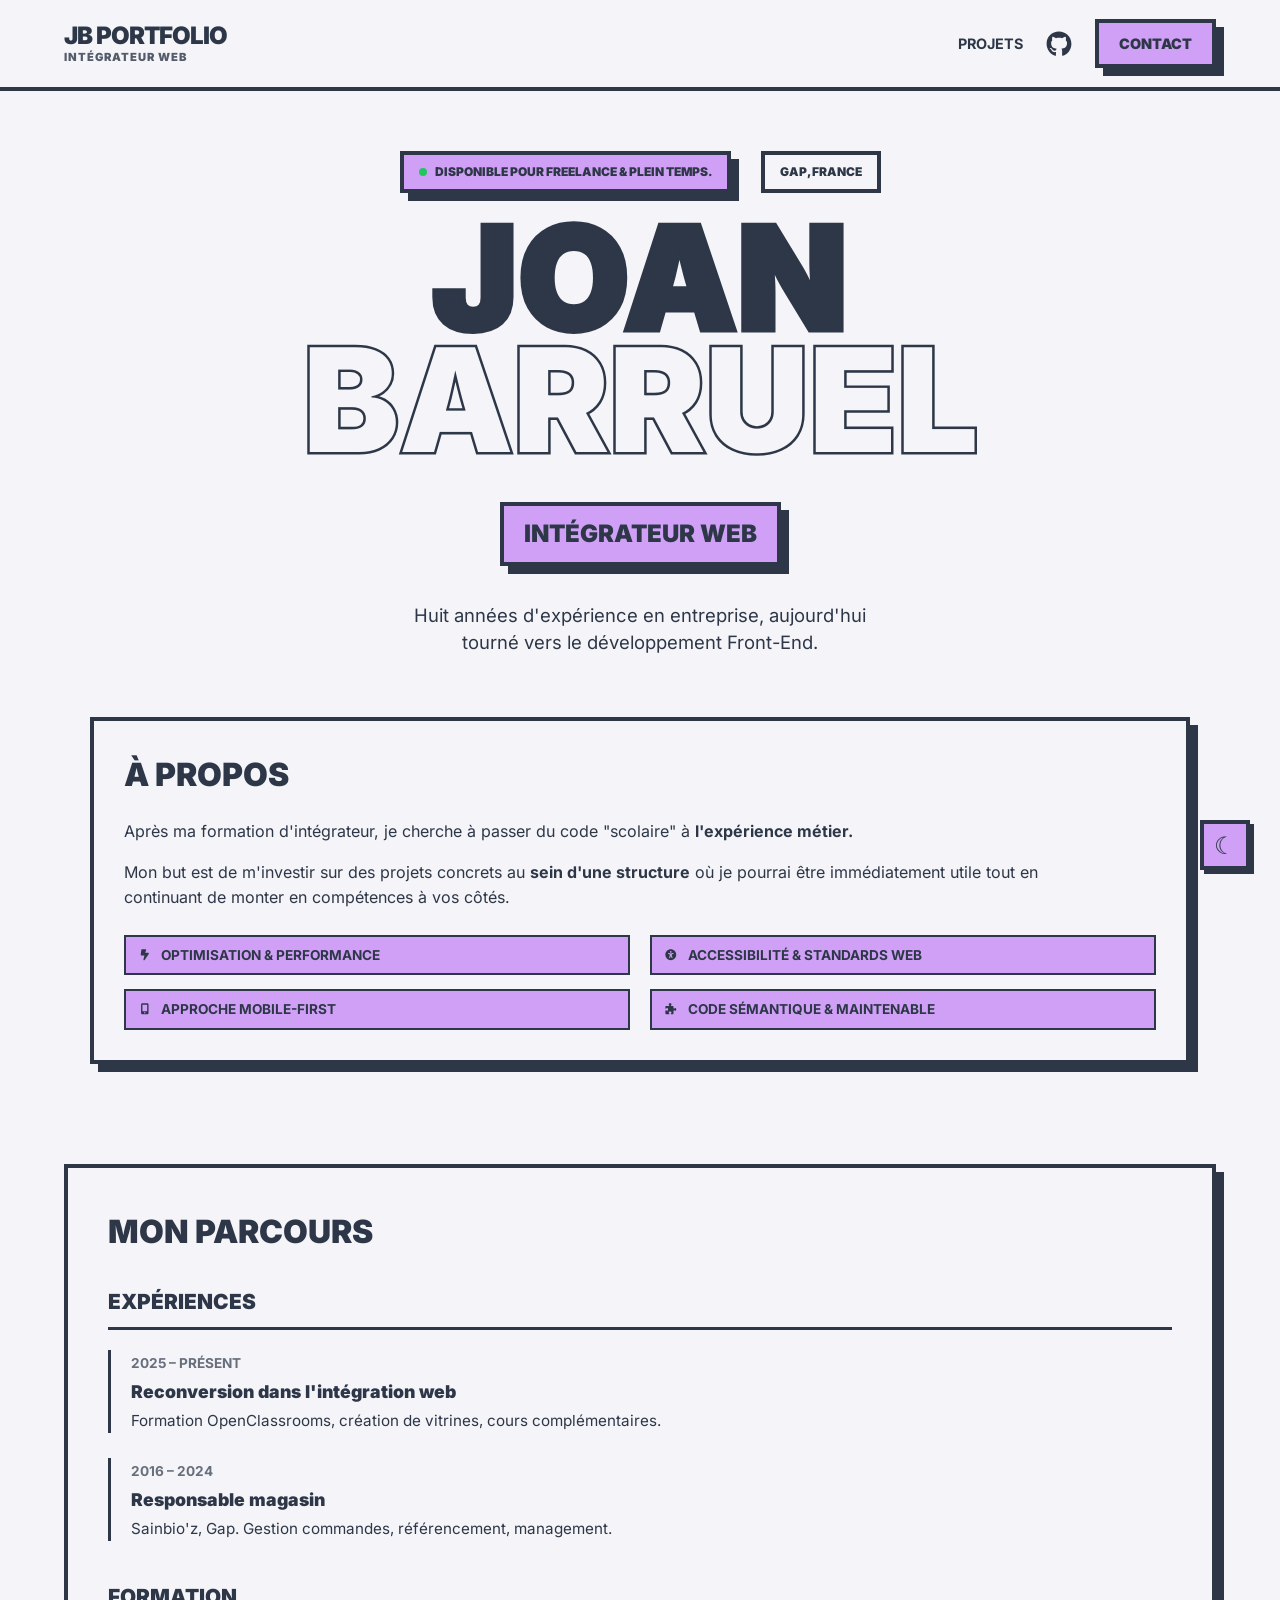
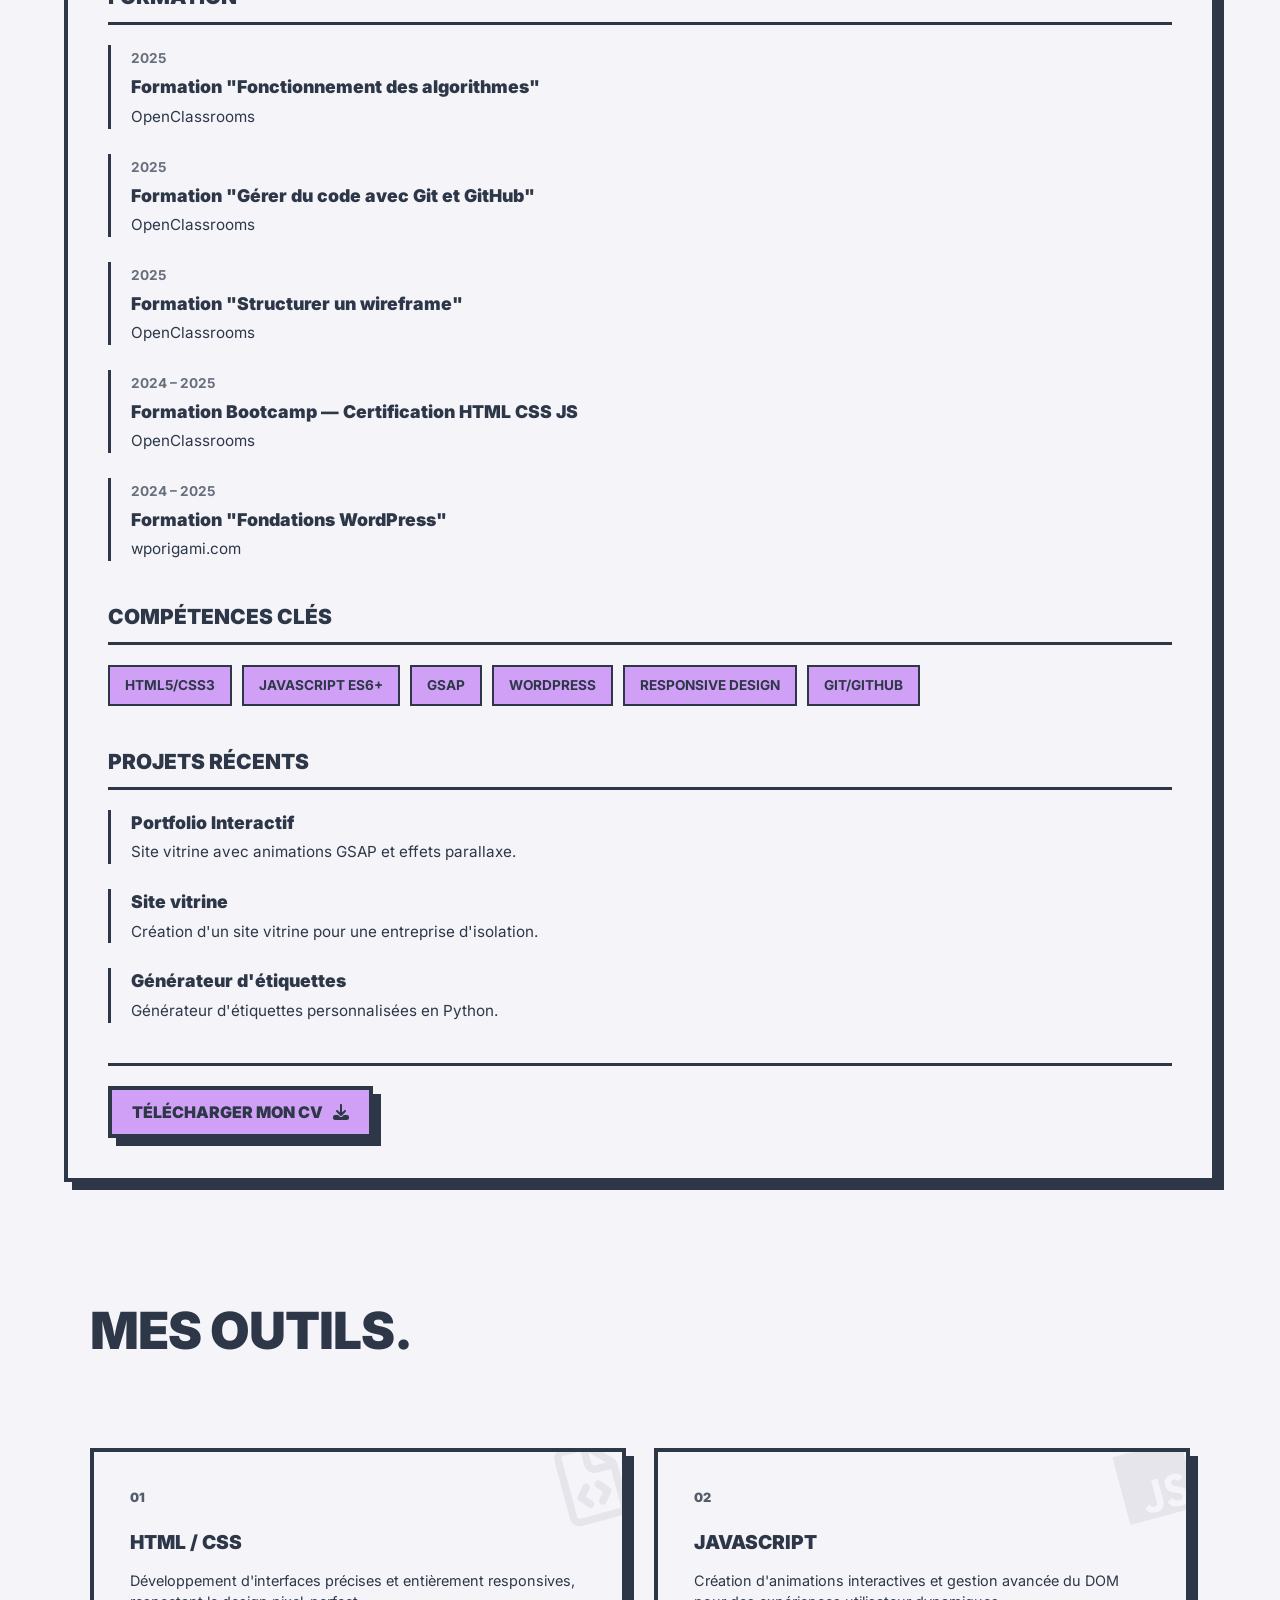
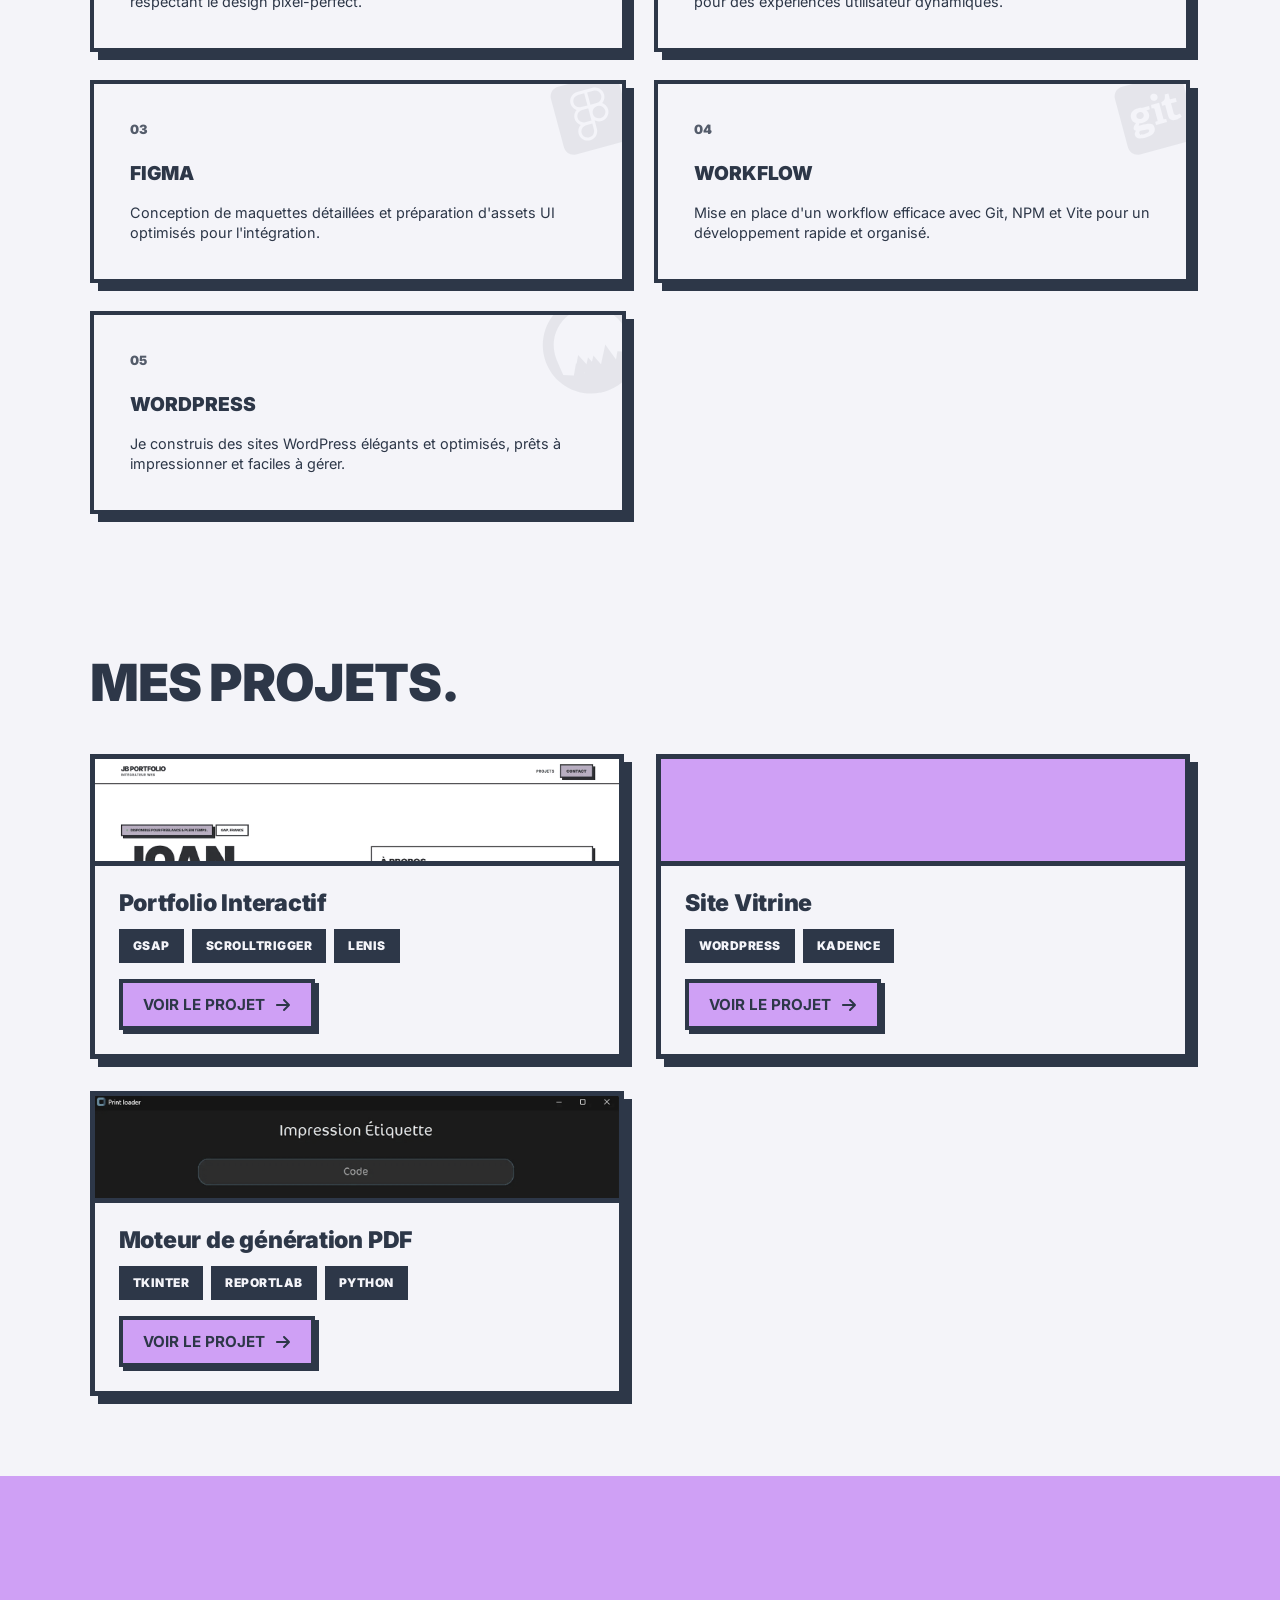
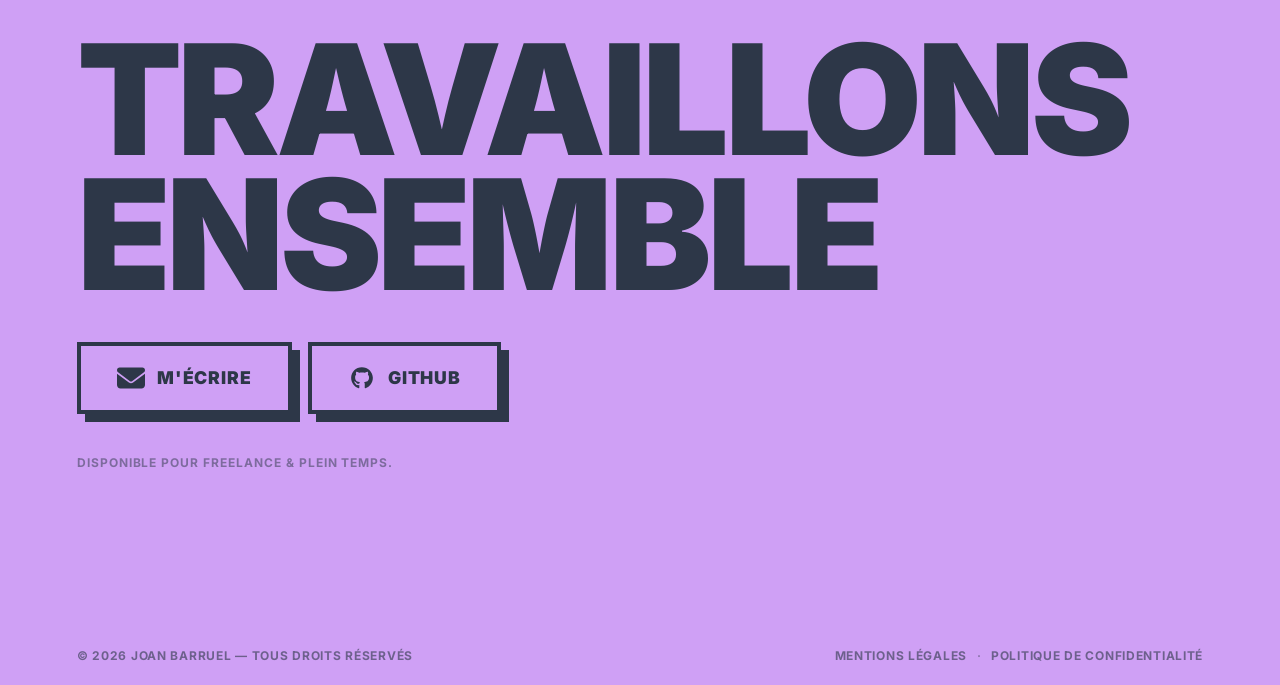
==== commit b8a95513: "add licence SVG" ====
--- a/index.html
+++ b/index.html
@@ -21,7 +21,7 @@
 </head>
 
 <body>
-
+    <!-- SVG: Font Awesome Free (https://fontawesome.com) — Licence CC BY 4.0 -->
     <!-- DarkMod -->
     <button id="theme-toggle" aria-label="Changer de mode clair/sombre"></button>
 
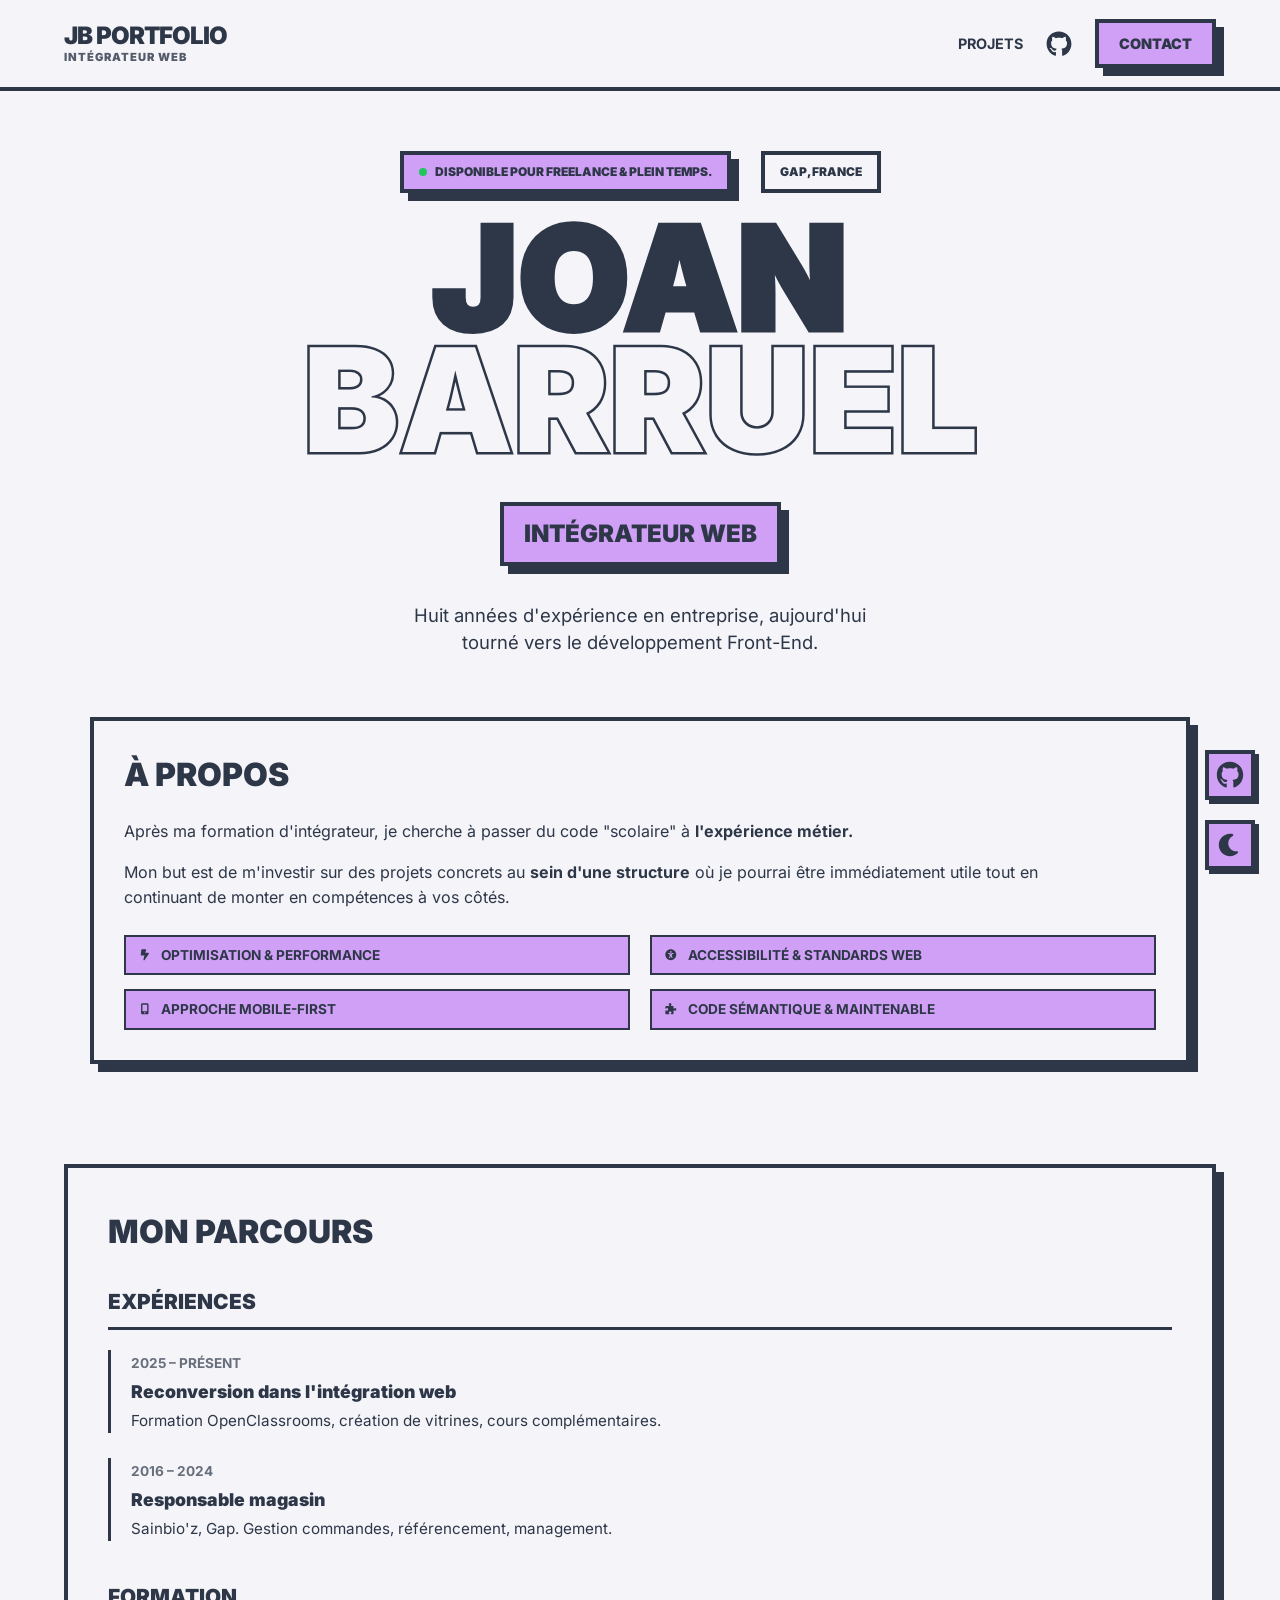
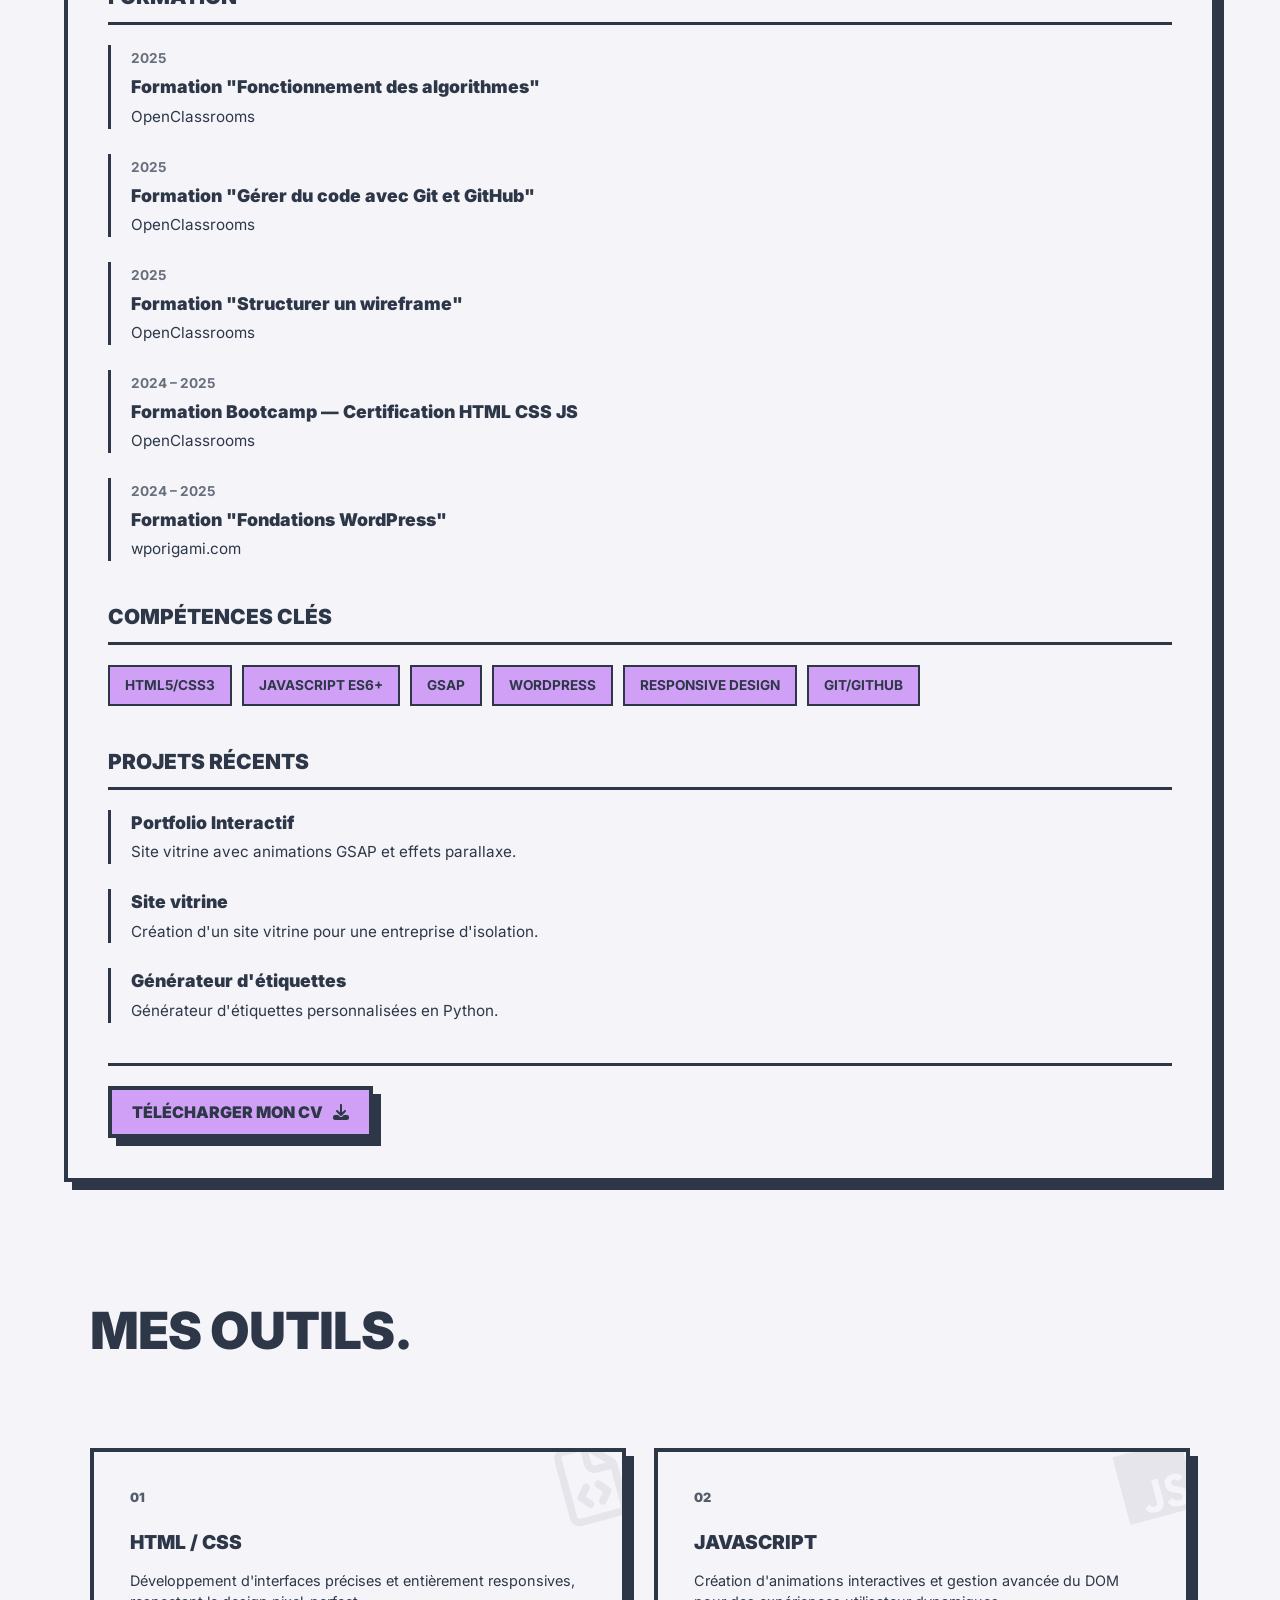
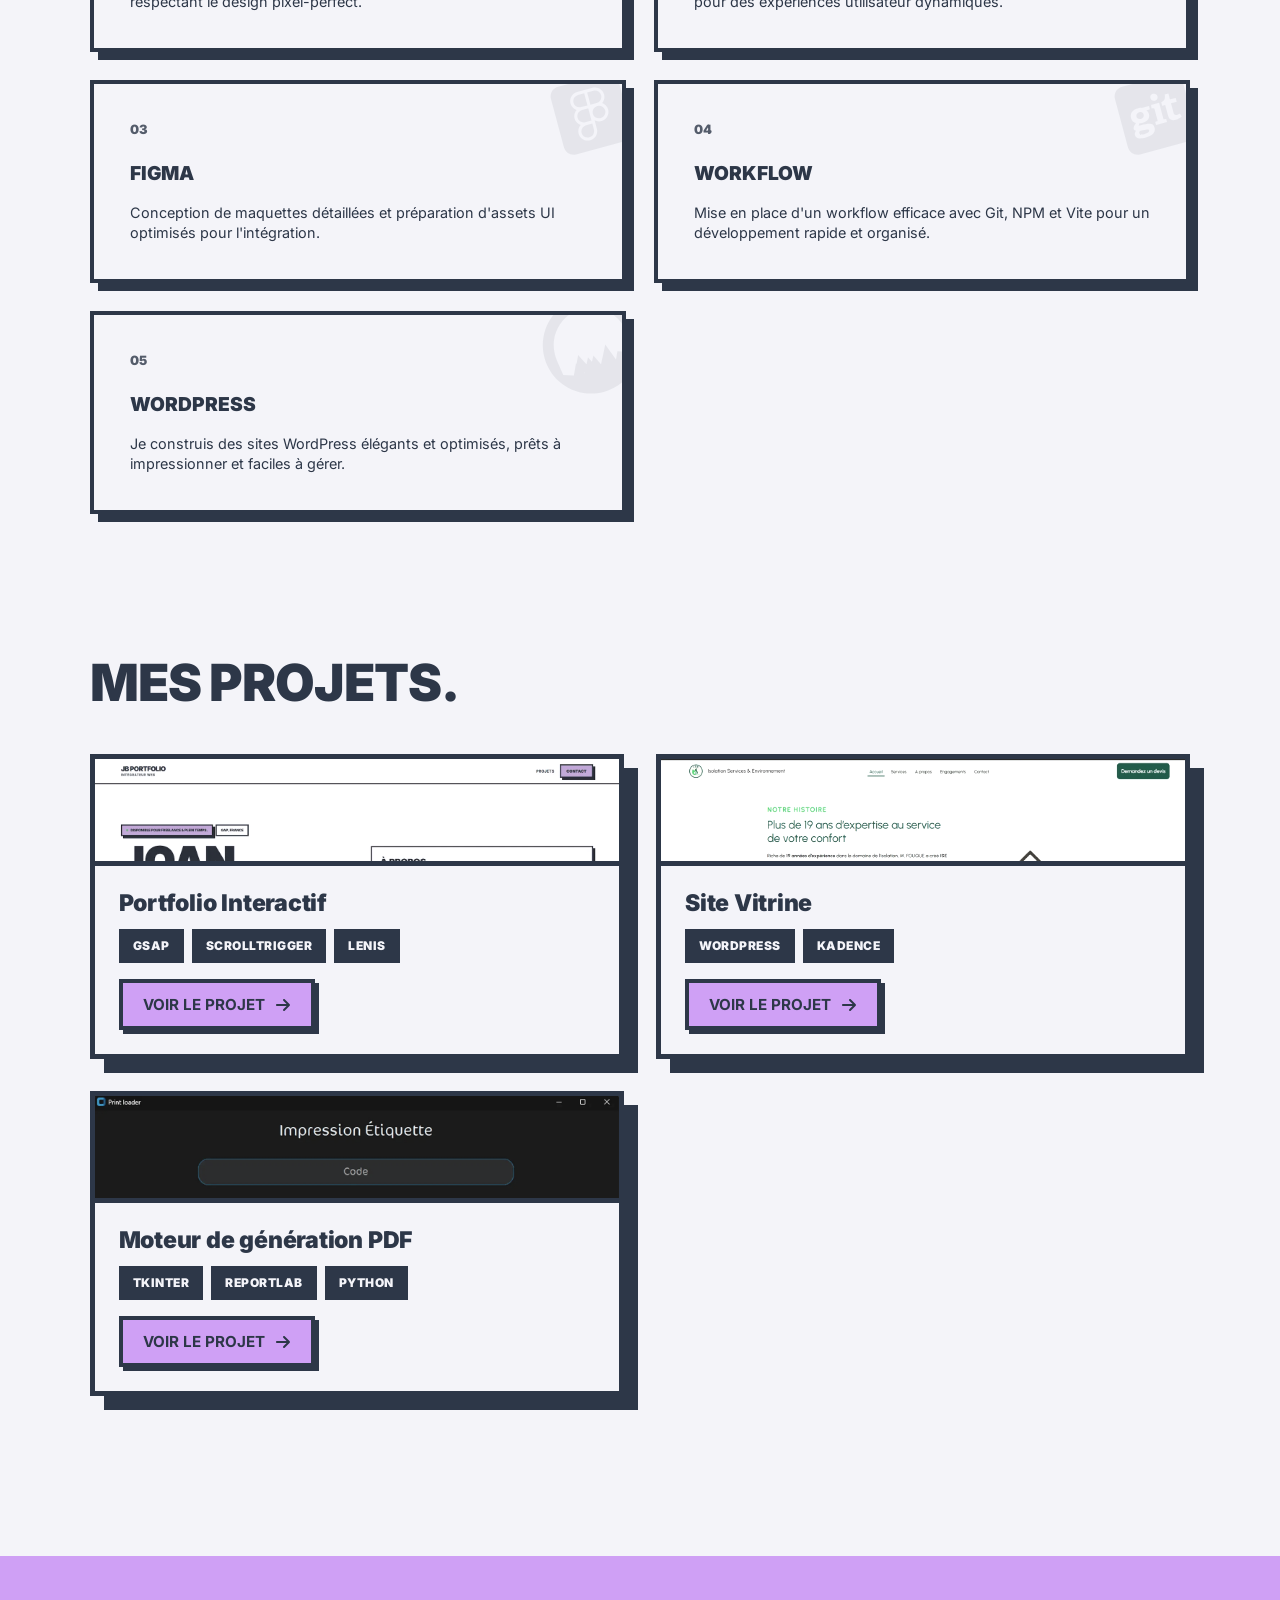
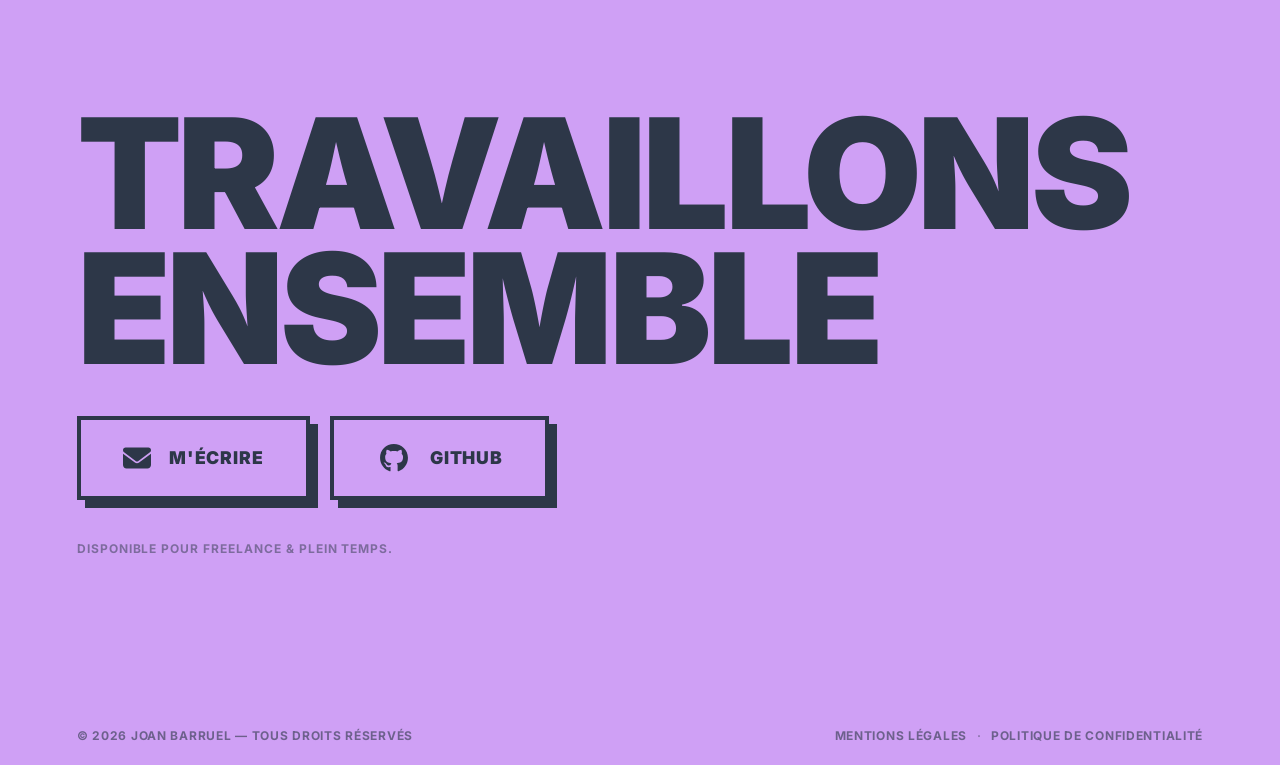
==== commit 2e86a2a0: "fix toogle darkmod + SVG + script -  add github button" ====
--- a/index.html
+++ b/index.html
@@ -23,7 +23,19 @@
 <body>
     <!-- SVG: Font Awesome Free (https://fontawesome.com) — Licence CC BY 4.0 -->
     <!-- DarkMod -->
-    <button id="theme-toggle" aria-label="Changer de mode clair/sombre"></button>
+    <button id="theme-toggle" aria-label="Changer de mode clair/sombre">
+        <svg id="theme-icon" xmlns="http://www.w3.org/2000/svg" viewBox="0 0 640 640" fill="currentColor"
+            aria-hidden="true" width="28" height="28">
+            <!-- Lune par défaut -->
+            <path
+                d="M320 64C178.6 64 64 178.6 64 320C64 461.4 178.6 576 320 576C388.8 576 451.3 548.8 497.3 504.6C504.6 497.6 506.7 486.7 502.6 477.5C498.5 468.3 488.9 462.6 478.8 463.4C473.9 463.8 469 464 464 464C362.4 464 280 381.6 280 280C280 207.9 321.5 145.4 382.1 115.2C391.2 110.7 396.4 100.9 395.2 90.8C394 80.7 386.6 72.5 376.7 70.3C358.4 66.2 339.4 64 320 64z" />
+        </svg>
+    </button>
+    <a id="github-toggle" href="https://github.com/BarruelJ" target="_blank" rel="noopener noreferrer">
+        <svg xmlns="http://www.w3.org/2000/svg" viewBox="0 0 640 640" fill="currentColor" aria-hidden="true">
+            <path
+                d="M316.8 72C178.1 72 72 177.3 72 316C72 426.9 141.8 521.8 241.5 555.2C254.3 557.5 258.8 549.6 258.8 543.1C258.8 536.9 258.5 502.7 258.5 481.7C258.5 481.7 188.5 496.7 173.8 451.9C173.8 451.9 162.4 422.8 146 415.3C146 415.3 123.1 399.6 147.6 399.9C147.6 399.9 172.5 401.9 186.2 425.7C208.1 464.3 244.8 453.2 259.1 446.6C261.4 430.6 267.9 419.5 275.1 412.9C219.2 406.7 162.8 398.6 162.8 302.4C162.8 274.9 170.4 261.1 186.4 243.5C183.8 237 175.3 210.2 189 175.6C209.9 169.1 258 202.6 258 202.6C278 197 299.5 194.1 320.8 194.1C342.1 194.1 363.6 197 383.6 202.6C383.6 202.6 431.7 169 452.6 175.6C466.3 210.3 457.8 237 455.2 243.5C471.2 261.2 481 275 481 302.4C481 398.9 422.1 406.6 366.2 412.9C375.4 420.8 383.2 435.8 383.2 459.3C383.2 493 382.9 534.7 382.9 542.9C382.9 549.4 387.5 557.3 400.2 555C500.2 521.8 568 426.9 568 316C568 177.3 455.5 72 316.8 72z" />
+        </svg></a>
 
     <!-- NAV -->
     <nav class="navbar" aria-label="Navigation principale">
@@ -398,10 +410,10 @@
                     </a>
                     <a href="https://github.com/BarruelJ" target="_blank" rel="noopener noreferrer"
                         class="contact-btn contact-btn--ghost">
-                        <svg xmlns="http://www.w3.org/2000/svg" viewBox="0 0 640 640" fill="currentColor"
+                        <svg xmlns="http://www.w3.org/2000/svg" viewBox="0 0 512 512" fill="currentColor"
                             aria-hidden="true">
                             <path
-                                d="M316.8 72C178.1 72 72 177.3 72 316C72 426.9 141.8 521.8 241.5 555.2C254.3 557.5 258.8 549.6 258.8 543.1C258.8 536.9 258.5 502.7 258.5 481.7C258.5 481.7 188.5 496.7 173.8 451.9C173.8 451.9 162.4 422.8 146 415.3C146 415.3 123.1 399.6 147.6 399.9C147.6 399.9 172.5 401.9 186.2 425.7C208.1 464.3 244.8 453.2 259.1 446.6C261.4 430.6 267.9 419.5 275.1 412.9C219.2 406.7 162.8 398.6 162.8 302.4C162.8 274.9 170.4 261.1 186.4 243.5C183.8 237 175.3 210.2 189 175.6C209.9 169.1 258 202.6 258 202.6C278 197 299.5 194.1 320.8 194.1C342.1 194.1 363.6 197 383.6 202.6C383.6 202.6 431.7 169 452.6 175.6C466.3 210.3 457.8 237 455.2 243.5C471.2 261.2 481 275 481 302.4C481 398.9 422.1 406.6 366.2 412.9C375.4 420.8 383.2 435.8 383.2 459.3C383.2 493 382.9 534.7 382.9 542.9C382.9 549.4 387.5 557.3 400.2 555C500.2 521.8 568 426.9 568 316C568 177.3 455.5 72 316.8 72z" />
+                                d="M253.4 57.6C142.5 57.6 57.6 141.8 57.6 252.8C57.6 341.5 113.4 417.4 193.2 444.2C203.4 446 207 440.7 207 436.5C207 429.5 206.8 405.8 206.8 385.4C206.8 385.4 150.8 397.4 139 361.5C139 361.5 129.9 338.2 116.8 332.2C116.8 332.2 98.5 319.7 118.1 319.9C118.1 319.9 138 321.5 148.9 340.6C166.5 371.4 195.8 362.6 207.3 357.3C209.1 344.5 214.3 335.6 220.1 329.5C175.4 325.4 130.2 319.7 130.2 241.9C130.2 219.9 136.3 208.9 149.1 194.8C147 189.6 140.2 168.2 151.2 140.5C167.9 135.3 206.4 162.1 206.4 162.1C222.4 157.6 239.6 155.3 256.6 155.3C273.7 155.3 290.9 157.6 306.9 162.1C306.9 162.1 345.4 135.2 362.1 140.5C373.1 168.2 366.2 189.6 364.2 194.8C376.9 208.9 384.8 220 384.8 241.9C384.8 319.9 338.7 325.3 293.9 329.5C301.5 335.8 307.8 347.8 307.8 367.4C307.8 394.4 307.5 429.4 307.5 436.3C307.5 440.5 311.2 445.8 321.4 443.6C400.2 416.7 454.4 340.8 454.4 252.8C454.4 141.8 364.3 57.6 253.4 57.6Z" />
                         </svg>
                         GITHUB
                     </a>
@@ -410,15 +422,15 @@
             </div>
 
             <footer class="site-footer">
-            <div class="footer-inner">
-                <span class="footer-copy">&copy; <span id="footer-year"></span> Joan Barruel — Tous droits
-                    réservés</span>
-                <nav class="footer-links" aria-label="Liens légaux">
-                    <a href="mentions-legales.html" class="footer-link">Mentions légales</a>
-                    <span class="footer-sep" aria-hidden="true">·</span>
-                    <a href="politique-confidentialite.html" class="footer-link">Politique de confidentialité</a>
-                </nav>
-            </div>
+                <div class="footer-inner">
+                    <span class="footer-copy">&copy; <span id="footer-year"></span> Joan Barruel — Tous droits
+                        réservés</span>
+                    <nav class="footer-links" aria-label="Liens légaux">
+                        <a href="mentions-legales.html" class="footer-link">Mentions légales</a>
+                        <span class="footer-sep" aria-hidden="true">·</span>
+                        <a href="politique-confidentialite.html" class="footer-link">Politique de confidentialité</a>
+                    </nav>
+                </div>
             </footer>
 
             <script>
--- a/style/style.css
+++ b/style/style.css
@@ -194,7 +194,7 @@
 #theme-toggle {
     position: fixed;
     bottom: 30px;
-    right: 30px;
+    right: 25px;
     z-index: 9999;
     width: 50px;
     height: 50px;
@@ -209,13 +209,10 @@
     justify-content: center;
     transition: all 0.1s ease-in-out;
 }
-
-#theme-toggle::before {
-    content: '☾';
-}
-
-body.dark-mode #theme-toggle::before {
-    content: '☼';
+#theme-toggle svg {
+    width: 28px;
+    height: 28px;
+    display: block;
 }
 
 #theme-toggle:hover {
@@ -226,6 +223,44 @@
 }
 
 #theme-toggle:active {
+    transform: translate(4px, 4px);
+    box-shadow: none;
+}
+
+#github-toggle {
+    position: fixed;
+    bottom: 100px;
+    right: 25px;
+    z-index: 9999;
+    width: 50px;
+    height: 50px;
+    color: var(--text);
+    border: var(--border-v);
+    background: var(--accent);
+    box-shadow: 4px 4px 0px var(--text);
+    cursor: pointer;
+    font-size: 1.5rem;
+    display: flex;
+    align-items: center;
+    justify-content: center;
+    transition: all 0.1s ease-in-out;
+}
+
+#github-toggle svg {
+
+    height: 34px;   
+    width: 34px;
+    transition: all 0.2s ease;
+}
+
+#github-toggle:hover {
+    background-color: var(--text);
+    color: var(--accent);
+    transform: translate(4px, 4px);
+    box-shadow: -4px -4px 0px var(--accent);
+}
+
+#github-toggle:active {
     transform: translate(4px, 4px);
     box-shadow: none;
 }
@@ -638,6 +673,7 @@
     line-height: 1.4;
     position: relative;
     z-index: 2;
+    cursor: default;
 }
 
 .skill-card:hover {
@@ -668,7 +704,7 @@
 /* PANEL 3  */
 .projects-container {
     position: relative;
-    padding: 0 0 80px;
+    padding: 0 0 160px;
     width: 100%;
     display: flex;
     flex-direction: column;
@@ -710,8 +746,8 @@
     overflow: hidden;
     cursor: pointer;
     transition: box-shadow 0.4s cubic-bezier(0.34, 1.56, 0.64, 1);
-    box-shadow: 8px 8px 0 var(--text);
-    opacity: 0;
+    box-shadow: 14px 14px 0 var(--text);
+    opacity: 1;
     /* état initial */
 }
 
@@ -734,7 +770,7 @@
     height: 100%;
     object-fit: cover;
     transition: filter 0.6s cubic-bezier(0.34, 1.56, 0.64, 1);
-    filter: grayscale(0.8) contrast(1.1);
+    filter: grayscale(0.5) contrast(1.1);
 }
 
 .project-card:hover .card-image img {
@@ -744,7 +780,7 @@
 .card-overlay {
     position: absolute;
     inset: 0;
-    background: linear-gradient(135deg, rgba(0, 0, 0, 0.7) 0%, transparent 60%);
+    background: linear-gradient(135deg, rgba(0, 0, 0, 0.7) 0%, transparent 0%);
     opacity: 0;
     transition: opacity 0.4s ease;
     pointer-events: none;
@@ -1070,15 +1106,16 @@
 .contact-actions {
     display: flex;
     flex-wrap: wrap;
-    gap: 16px;
+    gap: 20px;
     align-items: center;
 }
 
 .contact-btn {
     display: inline-flex;
     align-items: center;
-    gap: 12px;
-    padding: 18px 36px;
+    height: 84px;
+    gap: 18px;
+    padding: 24px 42px;
     font-size: clamp(0.9rem, 1.5vw, 1.1rem);
     font-weight: 900;
     text-transform: uppercase;
@@ -1117,6 +1154,10 @@
     box-shadow: var(--shadow);
 }
 
+.contact-btn--ghost svg {
+    width: 36px;
+    height: 36px;
+}
 .contact-btn--ghost:hover {
     background: var(--text);
     color: var(--accent);
--- a/style/style.css
+++ b/style/style.css
@@ -194,7 +194,7 @@
 #theme-toggle {
     position: fixed;
     bottom: 30px;
-    right: 30px;
+    right: 25px;
     z-index: 9999;
     width: 50px;
     height: 50px;
@@ -209,13 +209,10 @@
     justify-content: center;
     transition: all 0.1s ease-in-out;
 }
-
-#theme-toggle::before {
-    content: '☾';
-}
-
-body.dark-mode #theme-toggle::before {
-    content: '☼';
+#theme-toggle svg {
+    width: 28px;
+    height: 28px;
+    display: block;
 }
 
 #theme-toggle:hover {
@@ -226,6 +223,44 @@
 }
 
 #theme-toggle:active {
+    transform: translate(4px, 4px);
+    box-shadow: none;
+}
+
+#github-toggle {
+    position: fixed;
+    bottom: 100px;
+    right: 25px;
+    z-index: 9999;
+    width: 50px;
+    height: 50px;
+    color: var(--text);
+    border: var(--border-v);
+    background: var(--accent);
+    box-shadow: 4px 4px 0px var(--text);
+    cursor: pointer;
+    font-size: 1.5rem;
+    display: flex;
+    align-items: center;
+    justify-content: center;
+    transition: all 0.1s ease-in-out;
+}
+
+#github-toggle svg {
+
+    height: 34px;   
+    width: 34px;
+    transition: all 0.2s ease;
+}
+
+#github-toggle:hover {
+    background-color: var(--text);
+    color: var(--accent);
+    transform: translate(4px, 4px);
+    box-shadow: -4px -4px 0px var(--accent);
+}
+
+#github-toggle:active {
     transform: translate(4px, 4px);
     box-shadow: none;
 }
@@ -638,6 +673,7 @@
     line-height: 1.4;
     position: relative;
     z-index: 2;
+    cursor: default;
 }
 
 .skill-card:hover {
@@ -668,7 +704,7 @@
 /* PANEL 3  */
 .projects-container {
     position: relative;
-    padding: 0 0 80px;
+    padding: 0 0 160px;
     width: 100%;
     display: flex;
     flex-direction: column;
@@ -710,8 +746,8 @@
     overflow: hidden;
     cursor: pointer;
     transition: box-shadow 0.4s cubic-bezier(0.34, 1.56, 0.64, 1);
-    box-shadow: 8px 8px 0 var(--text);
-    opacity: 0;
+    box-shadow: 14px 14px 0 var(--text);
+    opacity: 1;
     /* état initial */
 }
 
@@ -734,7 +770,7 @@
     height: 100%;
     object-fit: cover;
     transition: filter 0.6s cubic-bezier(0.34, 1.56, 0.64, 1);
-    filter: grayscale(0.8) contrast(1.1);
+    filter: grayscale(0.5) contrast(1.1);
 }
 
 .project-card:hover .card-image img {
@@ -744,7 +780,7 @@
 .card-overlay {
     position: absolute;
     inset: 0;
-    background: linear-gradient(135deg, rgba(0, 0, 0, 0.7) 0%, transparent 60%);
+    background: linear-gradient(135deg, rgba(0, 0, 0, 0.7) 0%, transparent 0%);
     opacity: 0;
     transition: opacity 0.4s ease;
     pointer-events: none;
@@ -1070,15 +1106,16 @@
 .contact-actions {
     display: flex;
     flex-wrap: wrap;
-    gap: 16px;
+    gap: 20px;
     align-items: center;
 }
 
 .contact-btn {
     display: inline-flex;
     align-items: center;
-    gap: 12px;
-    padding: 18px 36px;
+    height: 84px;
+    gap: 18px;
+    padding: 24px 42px;
     font-size: clamp(0.9rem, 1.5vw, 1.1rem);
     font-weight: 900;
     text-transform: uppercase;
@@ -1117,6 +1154,10 @@
     box-shadow: var(--shadow);
 }
 
+.contact-btn--ghost svg {
+    width: 36px;
+    height: 36px;
+}
 .contact-btn--ghost:hover {
     background: var(--text);
     color: var(--accent);
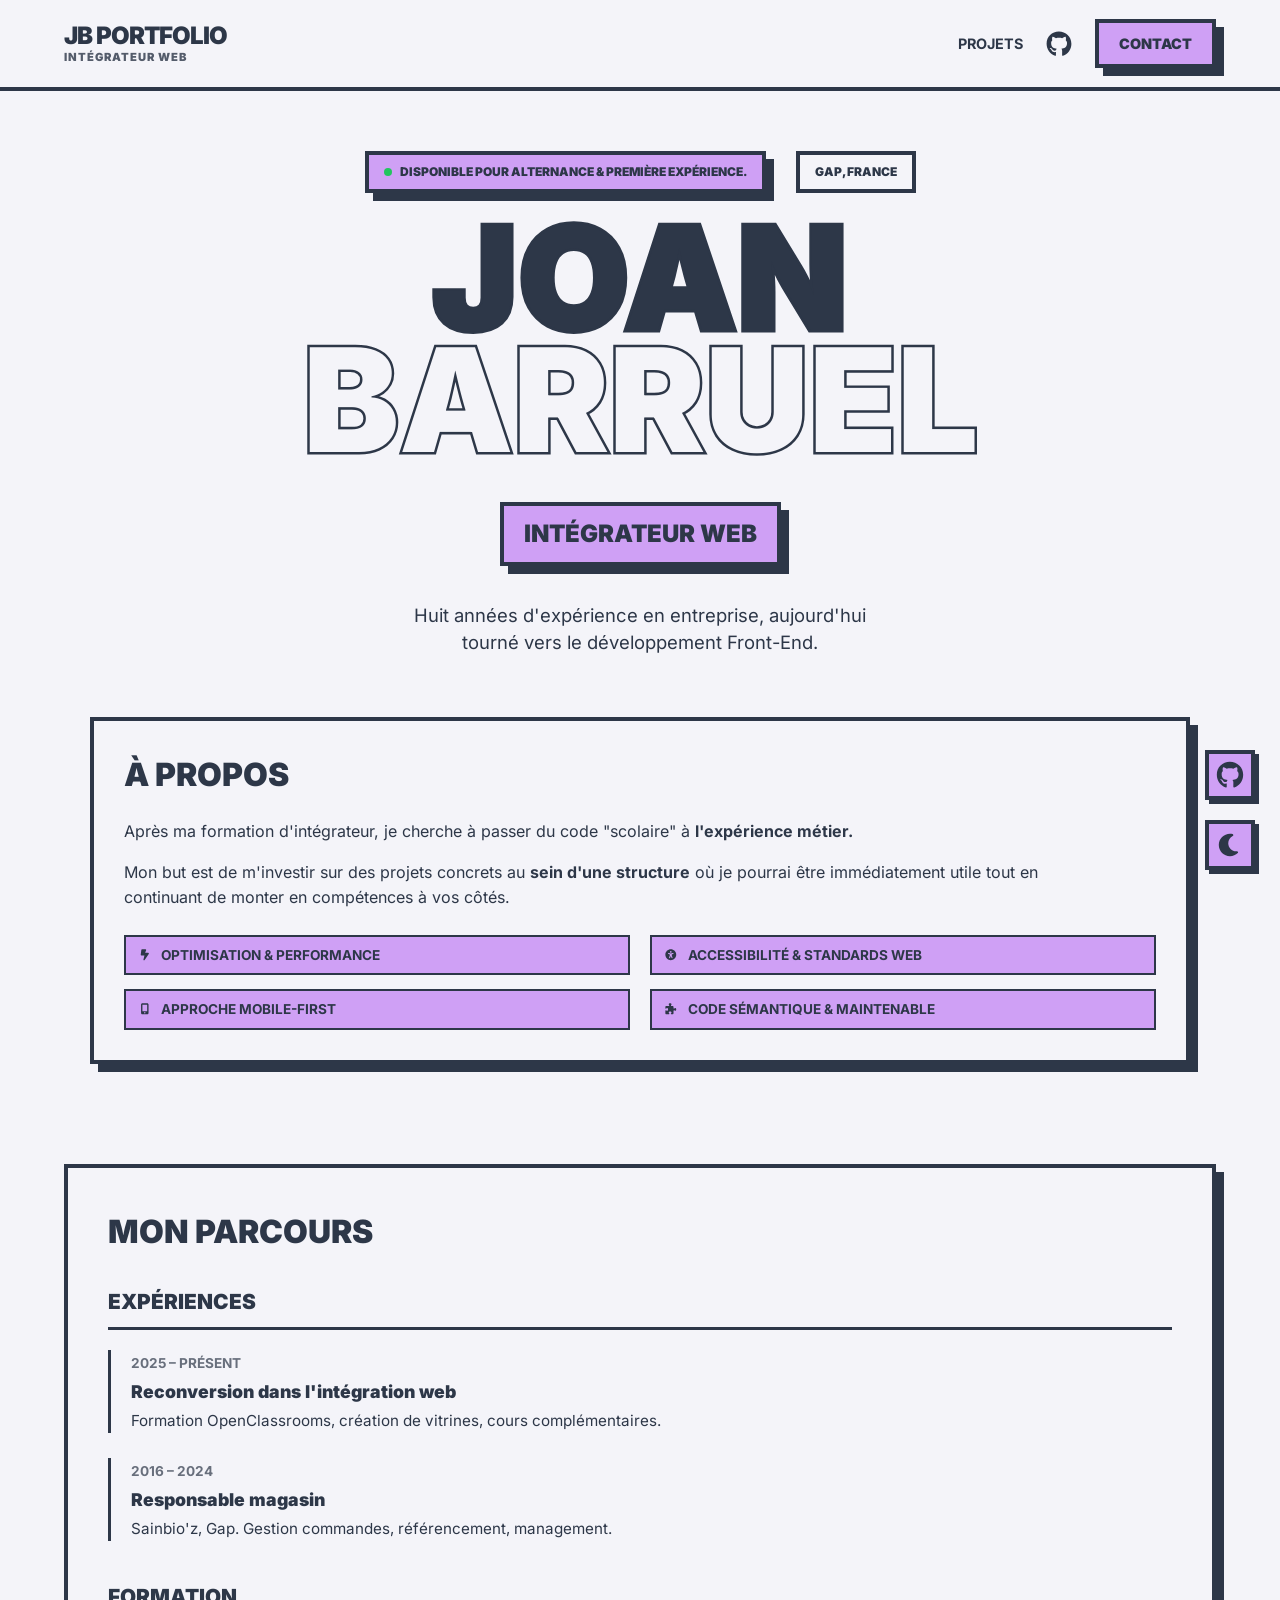
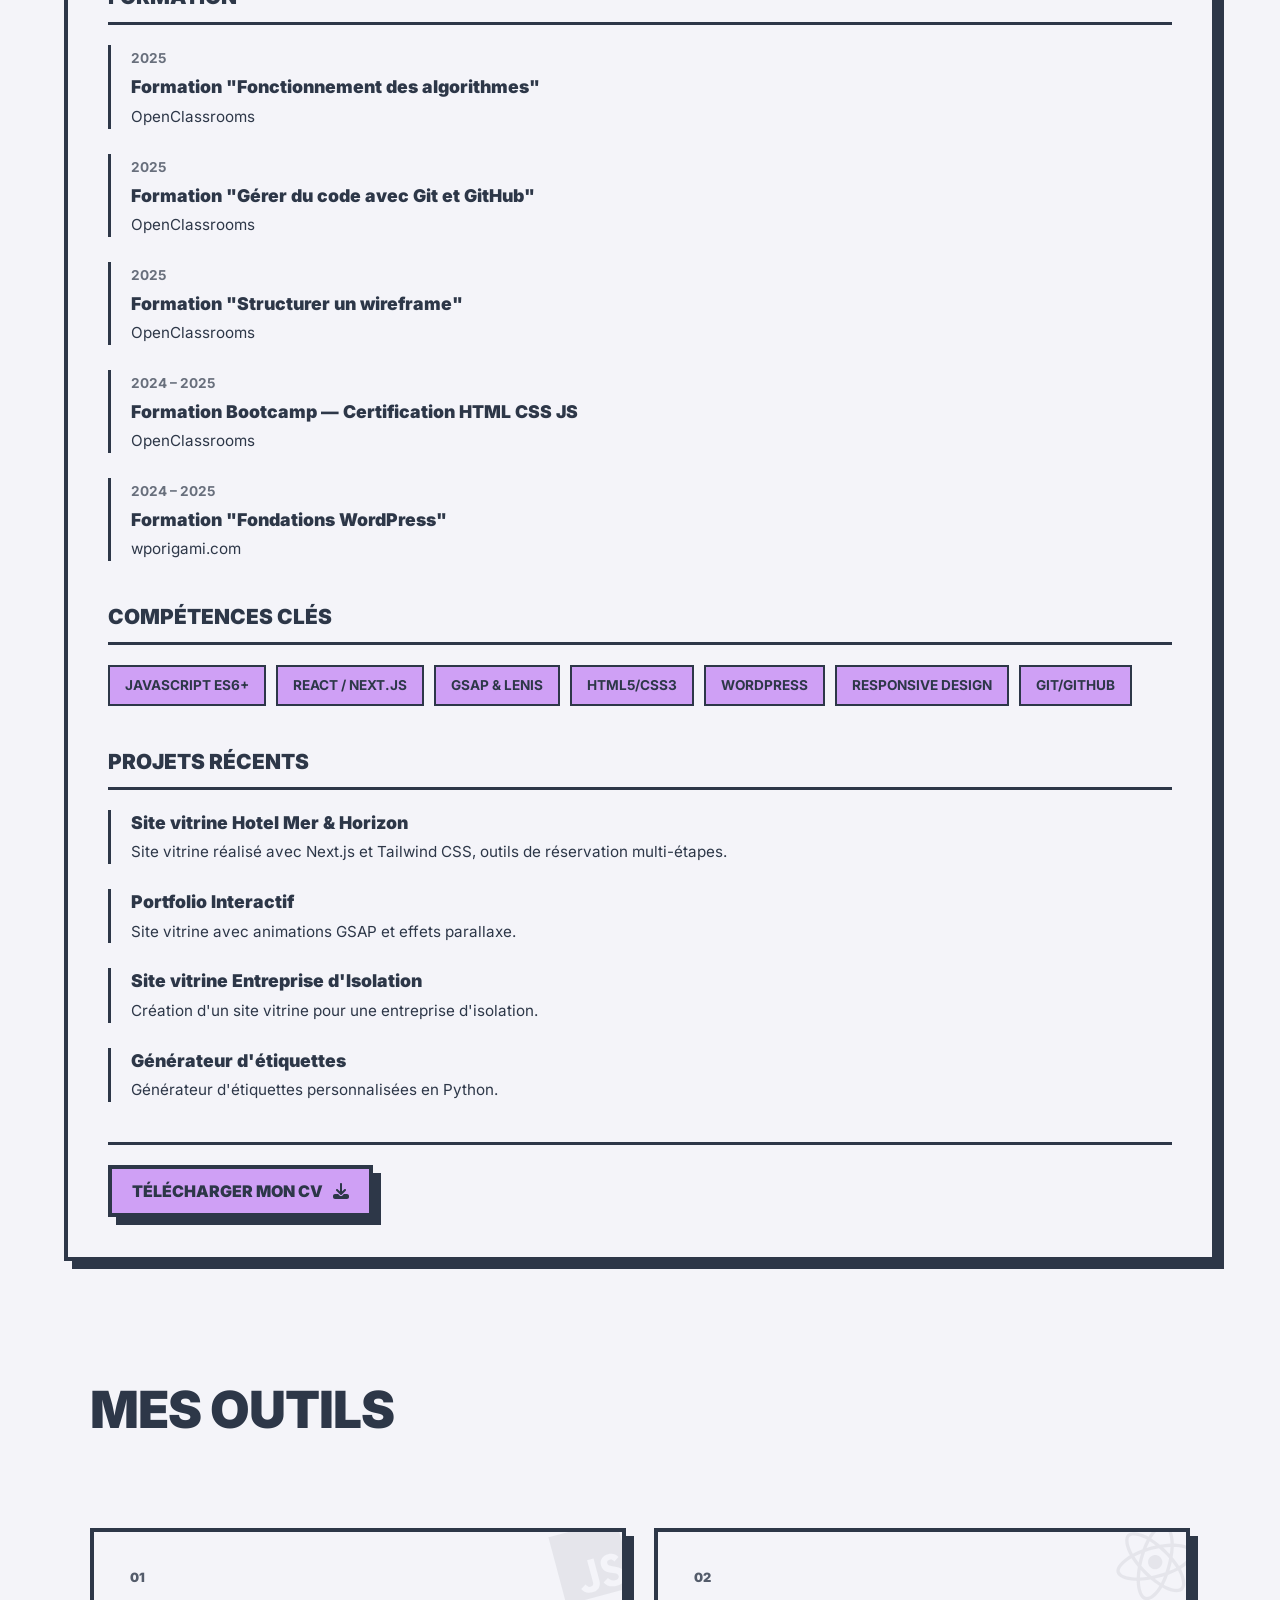
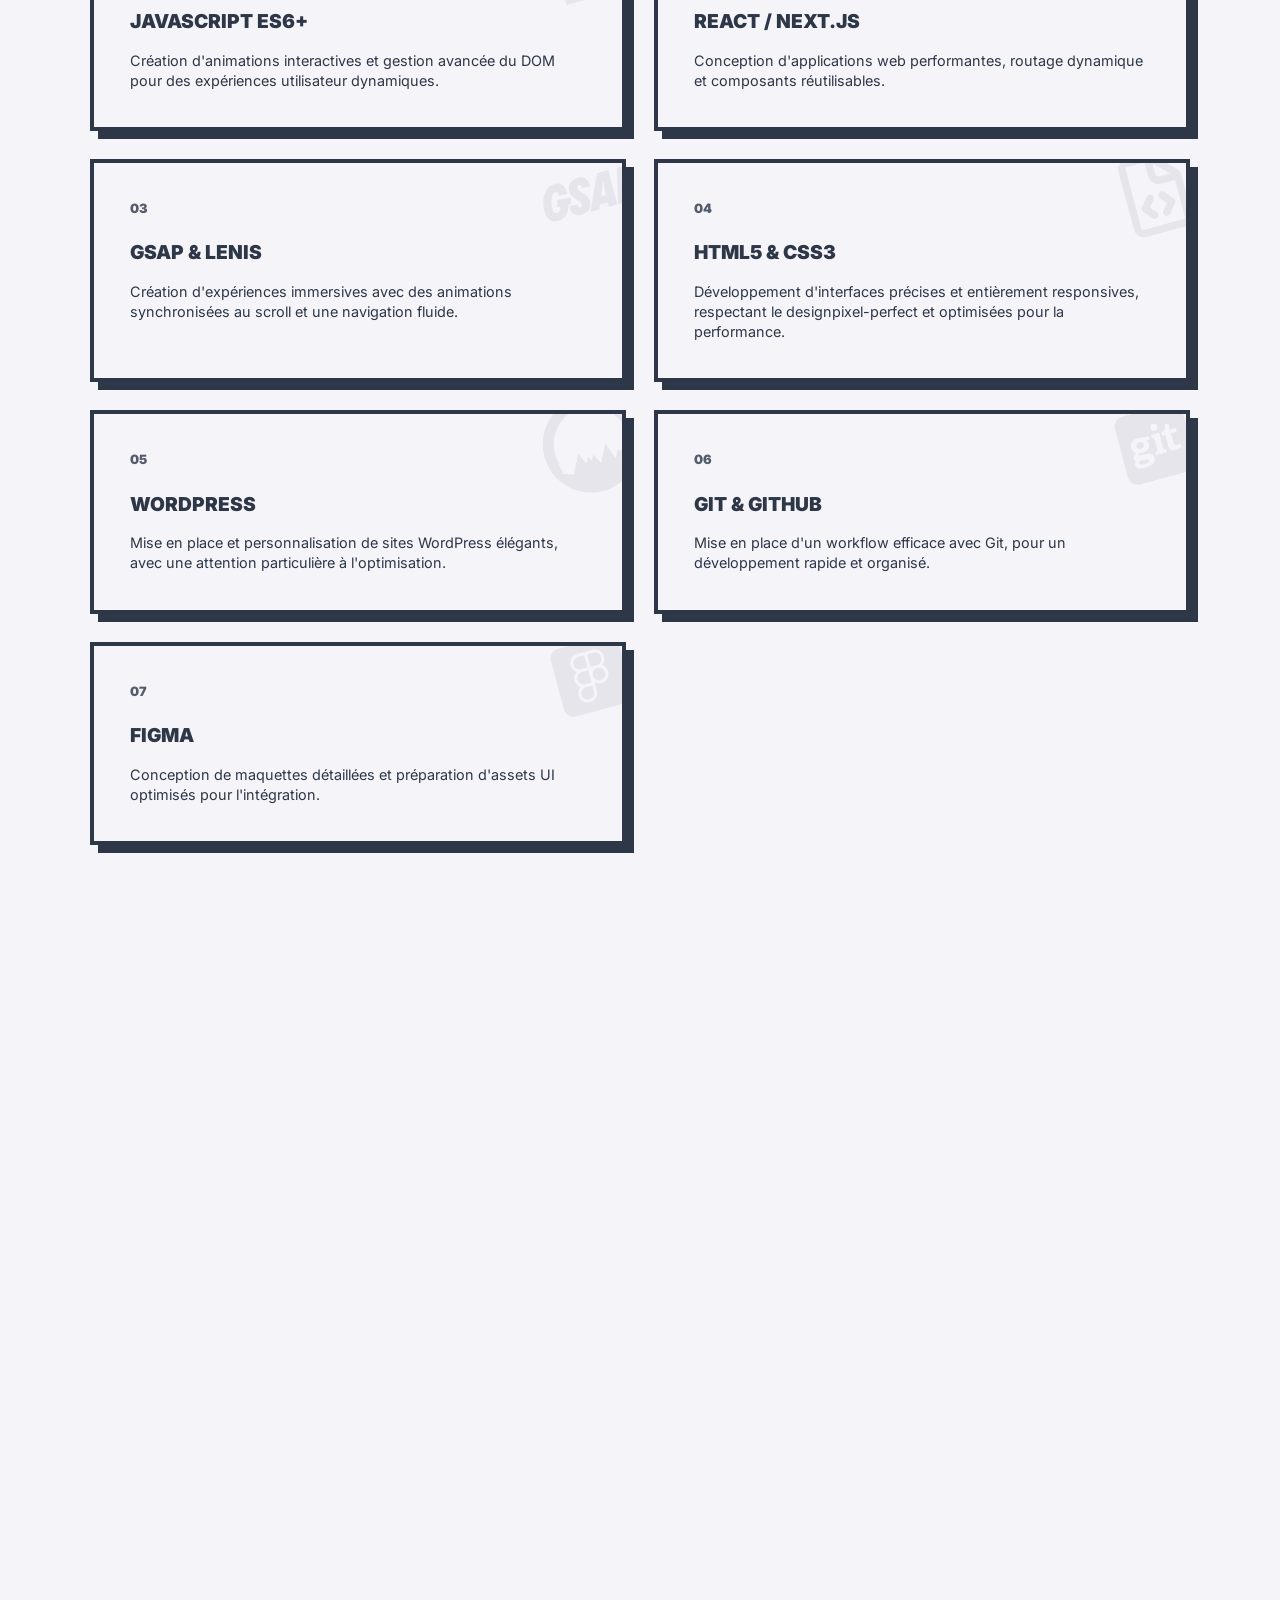
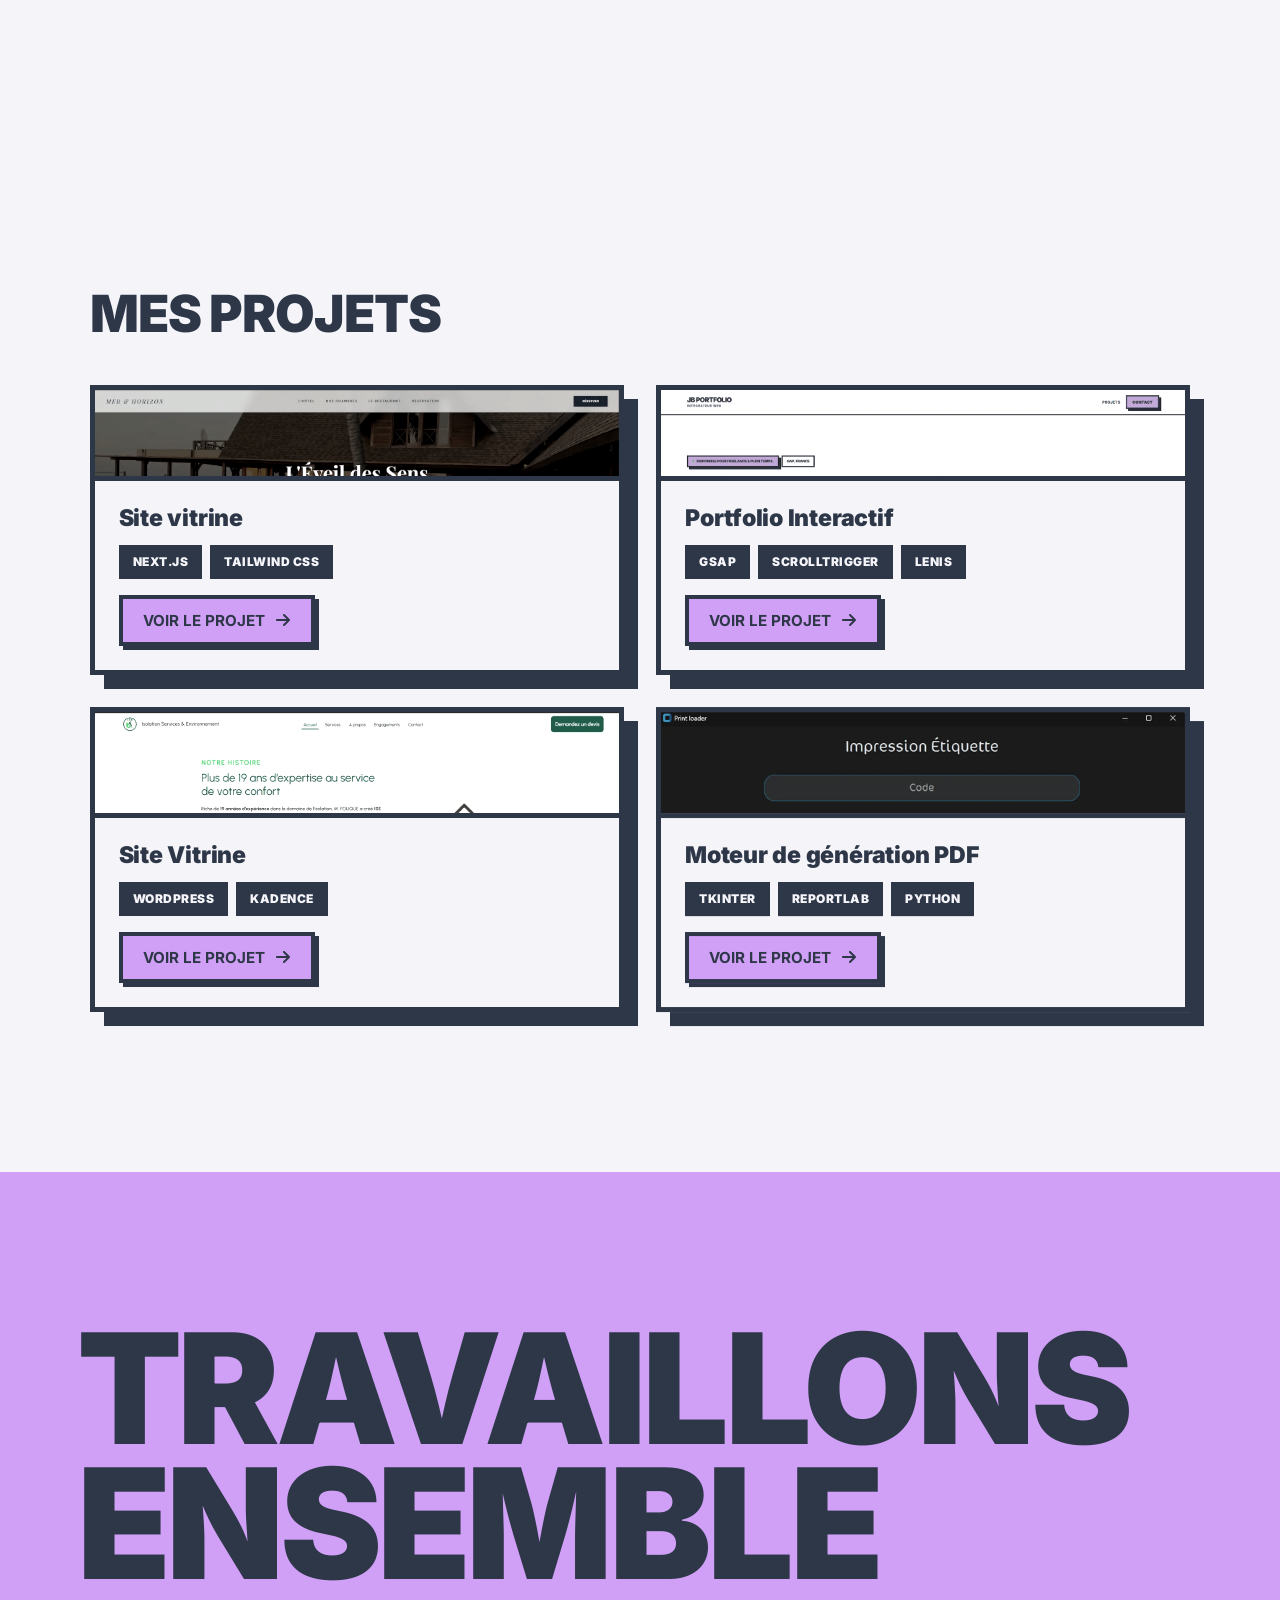
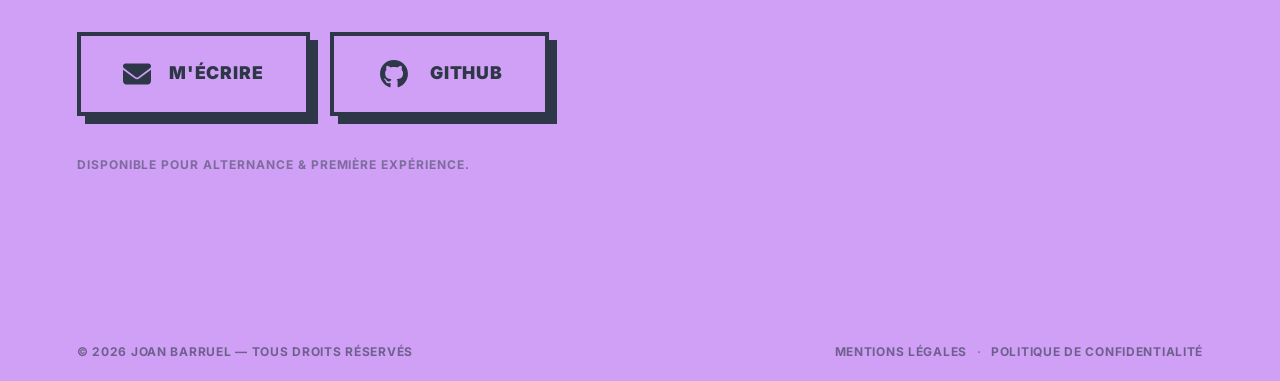
==== commit 789663cc: "Add : Gestion dynamiques skills-grid - Ajout tableau skills + script renderSkillsCards  - Ajustement" ====
--- a/index.html
+++ b/index.html
@@ -73,7 +73,7 @@
                         <a href="&#109;&#97;&#105;&#108;&#116;&#111;&#58;&#106;&#46;&#98;&#97;&#114;&#114;&#117;&#101;&#108;&#64;&#105;&#99;&#108;&#111;&#117;&#100;&#46;&#99;&#111;&#109;"
                             class="meta-item badge-status clickable-badge">
                             <span class="dot" aria-hidden="true"></span>
-                            Disponible pour freelance &amp; plein temps.
+                            Disponible pour alternance &amp; première expérience.
                         </a>
                         <div class="meta-item location-box">Gap, FRANCE</div>
                     </div>
@@ -201,9 +201,10 @@
             <div class="cv-section">
                 <h4>Compétences clés</h4>
                 <div class="cv-tags">
+                    <span class="cv-tag">JavaScript ES6+</span>
+                    <span class="cv-tag">React / Next.js</span>
+                    <span class="cv-tag">GSAP & Lenis</span>
                     <span class="cv-tag">HTML5/CSS3</span>
-                    <span class="cv-tag">JavaScript ES6+</span>
-                    <span class="cv-tag">GSAP</span>
                     <span class="cv-tag">WordPress</span>
                     <span class="cv-tag">Responsive Design</span>
                     <span class="cv-tag">Git/GitHub</span>
@@ -213,11 +214,15 @@
             <div class="cv-section">
                 <h4>Projets récents</h4>
                 <div class="cv-item">
+                    <h5>Site vitrine Hotel Mer & Horizon</h5>
+                    <p>Site vitrine réalisé avec Next.js et Tailwind CSS, outils de réservation multi-étapes.</p>
+                </div>
+                <div class="cv-item">
                     <h5>Portfolio Interactif</h5>
                     <p>Site vitrine avec animations GSAP et effets parallaxe.</p>
                 </div>
                 <div class="cv-item">
-                    <h5>Site vitrine</h5>
+                    <h5>Site vitrine Entreprise d'Isolation</h5>
                     <p>Création d'un site vitrine pour une entreprise d'isolation.</p>
                 </div>
                 <div class="cv-item">
@@ -243,85 +248,12 @@
             <div class="container-skills">
 
                 <div class="skills-header-wrapper">
-                    <h2 class="section-title">MES OUTILS.</h2>
+                    <h2 class="section-title">MES OUTILS</h2>
                 </div>
 
                 <div class="skills-grid">
 
-                    <article class="skill-card">
-                        <div class="card-header">
-                            <span class="skill-index">01</span>
-                            <div class="skill-svgs" aria-hidden="true">
-                                <svg xmlns="http://www.w3.org/2000/svg" viewBox="0 0 640 640">
-                                    <path
-                                        d="M192 112L304 112L304 200C304 239.8 336.2 272 376 272L464 272L464 512C464 520.8 456.8 528 448 528L192 528C183.2 528 176 520.8 176 512L176 128C176 119.2 183.2 112 192 112zM352 131.9L444.1 224L376 224C362.7 224 352 213.3 352 200L352 131.9zM192 64C156.7 64 128 92.7 128 128L128 512C128 547.3 156.7 576 192 576L448 576C483.3 576 512 547.3 512 512L512 250.5C512 233.5 505.3 217.2 493.3 205.2L370.7 82.7C358.7 70.7 342.5 64 325.5 64L192 64zM298.2 359.6C306.8 349.5 305.7 334.4 295.6 325.8C285.5 317.2 270.4 318.3 261.8 328.4L213.8 384.4C206.1 393.4 206.1 406.6 213.8 415.6L261.8 471.6C270.4 481.7 285.6 482.8 295.6 474.2C305.6 465.6 306.8 450.4 298.2 440.4L263.6 400L298.2 359.6zM378.2 328.4C369.6 318.3 354.4 317.2 344.4 325.8C334.4 334.4 333.2 349.6 341.8 359.6L376.4 400L341.8 440.4C333.2 450.5 334.3 465.6 344.4 474.2C354.5 482.8 369.6 481.7 378.2 471.6L426.2 415.6C433.9 406.6 433.9 393.4 426.2 384.4L378.2 328.4z" />
-                                </svg>
-                            </div>
-                        </div>
-                        <span class="skill-icon">HTML / CSS</span>
-                        <p>Développement d'interfaces précises et entièrement responsives, respectant le design
-                            pixel-perfect.</p>
-                    </article>
-
-                    <article class="skill-card">
-                        <div class="card-header">
-                            <span class="skill-index">02</span>
-                            <div class="skill-svgs" aria-hidden="true">
-                                <svg xmlns="http://www.w3.org/2000/svg" viewBox="0 0 640 640">
-                                    <path
-                                        d="M96 96L96 544L544 544L544 96L96 96zM339.8 445.4C339.8 489 314.2 508.9 276.9 508.9C243.2 508.9 223.7 491.5 213.7 470.4L248 449.7C254.6 461.4 260.6 471.3 275.1 471.3C288.9 471.3 297.7 465.9 297.7 444.8L297.7 301.7L339.8 301.7L339.8 445.4zM439.4 508.9C400.3 508.9 375 490.3 362.7 465.9L397 446.1C406 460.8 417.8 471.7 438.5 471.7C455.9 471.7 467.1 463 467.1 450.9C467.1 436.5 455.7 431.4 436.4 422.9L425.9 418.4C395.5 405.5 375.4 389.2 375.4 354.9C375.4 323.3 399.5 299.3 437 299.3C463.8 299.3 483 308.6 496.8 333L464 354C456.8 341.1 449 336 436.9 336C424.6 336 416.8 343.8 416.8 354C416.8 366.6 424.6 371.7 442.7 379.6L453.2 384.1C489 399.4 509.1 415.1 509.1 450.3C509.1 488.1 479.3 508.9 439.4 508.9z" />
-                                </svg>
-                            </div>
-                        </div>
-                        <span class="skill-icon">JavaScript</span>
-                        <p>Création d'animations interactives et gestion avancée du DOM pour des expériences utilisateur
-                            dynamiques.</p>
-                    </article>
-
-                    <article class="skill-card">
-                        <div class="card-header">
-                            <span class="skill-index">03</span>
-                            <div class="skill-svgs" aria-hidden="true">
-                                <svg xmlns="http://www.w3.org/2000/svg" viewBox="0 0 640 640">
-                                    <path
-                                        d="M480 96C515.3 96 544 124.7 544 160L544 480C544 515.3 515.3 544 480 544L160 544C124.7 544 96 515.3 96 480L96 160C96 124.7 124.7 96 160 96L480 96zM269.7 160C236.7 160 209.9 186.8 209.9 219.8C209.9 240.8 220.7 259.2 237.1 269.9C220.7 280.6 209.9 299 209.9 320C209.9 341 220.7 359.5 237.1 370.1C220.7 380.8 209.9 399.2 209.9 420.2C209.9 453.3 237 480 270 480C303.2 480 330.6 453.1 330.6 419.7L330.6 364C341.2 373.8 355.4 379.8 371 379.8L372.1 379.8C405.1 379.8 431.9 353 431.9 320C431.9 299 421.1 280.5 404.7 269.9C421.1 259.2 431.9 240.8 431.9 219.8C431.9 186.8 405.1 160 372.1 160L269.7 160zM311.3 379.8L311.3 419.7C311.3 442.3 292.7 460.7 270 460.7C247.6 460.7 229.3 442.5 229.3 420.2C229.3 397.9 247.4 379.8 269.6 379.8L311.3 379.8zM311.3 279.5L311.3 360.4L269.6 360.4C247.3 360.3 229.3 342.2 229.3 319.9C229.3 297.6 247.4 279.4 269.8 279.4L311.4 279.4zM372.1 279.5C394.4 279.5 412.6 297.6 412.6 320C412.6 342.4 394.5 360.5 372.1 360.5L371 360.5C348.7 360.5 330.6 342.4 330.6 320C330.6 297.6 348.7 279.5 371 279.5L372.1 279.5zM311.3 260.2L269.7 260.2C247.4 260.2 229.2 242.1 229.2 219.8C229.2 197.5 247.3 179.3 269.7 179.3L311.3 179.3L311.3 260.2zM372.1 179.3C394.4 179.3 412.6 197.4 412.6 219.8C412.6 242.2 394.5 260.2 372.1 260.2L330.6 260.2L330.6 179.3L372.1 179.3z" />
-                                </svg>
-                            </div>
-                        </div>
-                        <span class="skill-icon">Figma</span>
-                        <p>Conception de maquettes détaillées et préparation d'assets UI optimisés pour l'intégration.
-                        </p>
-                    </article>
-
-                    <article class="skill-card">
-                        <div class="card-header">
-                            <span class="skill-index">04</span>
-                            <div class="skill-svgs" aria-hidden="true">
-                                <svg xmlns="http://www.w3.org/2000/svg" viewBox="0 0 640 640">
-                                    <path
-                                        d="M216.8 399.5C210.9 399.1 204.2 398.7 196.6 398.2C193.3 402.3 190 406.6 190 411.7C190 430.2 255.5 430.2 255.5 410.2C255.5 401.9 248.1 401.5 216.7 399.5L216.8 399.5zM224.6 281.6C192.3 281.6 190.9 326.1 223.9 326.1C256.4 326.1 255.6 281.6 224.6 281.6zM480 96L160 96C124.7 96 96 124.7 96 160L96 480C96 515.3 124.7 544 160 544L480 544C515.3 544 544 515.3 544 480L544 160C544 124.7 515.3 96 480 96zM339.9 236.2C325.4 236.2 317 227.8 317 213.3C317 198.8 325.4 191 339.9 191C354.6 191 363 198.8 363 213.3C363 227.8 354.6 236.2 339.9 236.2zM245.6 259L295.1 259L295.1 280.6L271.7 282.4C276.3 288.2 281.1 296.4 281.1 308.1C281.1 356.8 223.9 355.3 206.9 350.5L198.5 363.9C203.5 364.2 208.3 364.5 212.8 364.7C269.1 367.9 293.3 369.3 293.3 403.2C293.3 432.4 267.6 448.9 223.4 448.9C177.4 448.9 159.9 437.3 159.9 417.2C159.9 405.8 165 399.7 173.9 391.3C165.5 387.8 162.7 381.4 162.7 374.5C162.7 364.9 170.1 358.2 185.7 343.9L185.9 343.7C173.5 337.6 164.1 324.4 164.1 305.6C164.1 254 220.7 252.3 245.7 258.8L245.6 259zM366.5 367.1L379.5 368.9L379.5 389L307.1 389L307.1 368.9C309.8 368.5 312.1 368.2 314 368C323.9 366.8 324.1 366.7 324.1 362L324.1 287.3C324.1 282.9 323.2 282.6 314 279.5C312.1 278.8 309.8 278.1 307.1 277.1L309.9 256.5L362.5 256.5L362.5 362C362.5 366.1 362.7 366.6 366.6 367.1L366.5 367.1zM473.1 356.7L480 379C469.1 384.4 453.1 389.2 438.6 389.2C408.4 389.2 396.9 377 396.9 348.3L396.9 281.7C396.9 280.9 396.9 280.3 396.7 279.9C395.9 278.7 392.5 279.2 377.1 279.2L377.1 256.6C399.4 254.1 408.3 242.9 411.1 215.2L435.3 215.2C435.3 248.5 434.7 253.2 436 253.8C436.3 253.9 436.7 253.8 437.3 253.8L473.1 253.8L473.1 279.2L435.3 279.2L435.3 340.8C435.1 347.1 434.4 371.2 473.2 356.7L473.1 356.7z" />
-                                </svg>
-                            </div>
-                        </div>
-                        <span class="skill-icon">Workflow</span>
-                        <p>Mise en place d'un workflow efficace avec Git, NPM et Vite pour un développement rapide et
-                            organisé.</p>
-                    </article>
-
-                    <article class="skill-card">
-                        <div class="card-header">
-                            <span class="skill-index">05</span>
-                            <div class="skill-svgs" aria-hidden="true">
-                                <svg xmlns="http://www.w3.org/2000/svg" viewBox="0 0 512 512">
-                                    <path
-                                        d="M256 8C119 8 8 119 8 256s111 248 248 248 248-111 248-248S393 8 256 8zm121.7 383.4c-1.2 2-2.6 4-4 6L326 272l-47 92-26-54-32 60-43-82-28 59 152 152c3.2-1.2 6.4-2.6 9.6-4.2 44-20.8 78.6-58.7 95.1-105.4l-41.6-13.6zM256 64c105.9 0 192 86.1 192 192 0 29.6-6.8 57.4-19.2 82.3l-51.7-16.9-26.8 58.2-29.6-61.4-37.4 74.7L256 376l-32.3-64.3-37.4 74.7-29.6-61.4-26.8 58.2-51.7-16.9C70.8 313.4 64 285.6 64 256 64 150.1 150.1 64 256 64z" />
-                                </svg>
-                            </div>
-                        </div>
-                        <span class="skill-icon">WordPress</span>
-                        <p>Je construis des sites WordPress élégants et optimisés, prêts à impressionner et faciles à
-                            gérer.</p>
-                    </article>
+                    <!-- Projet généré en JS -->
 
                 </div>
             </div>
@@ -332,7 +264,7 @@
             <div class="projects-container">
 
                 <div class="title-wrapper">
-                    <h2 class="section-title-projects">MES PROJETS.</h2>
+                    <h2 class="section-title-projects">MES PROJETS</h2>
                 </div>
 
                 <div id="projets" class="projects-spacer" aria-hidden="true"></div>
@@ -418,7 +350,7 @@
                         GITHUB
                     </a>
                 </div>
-                <span class="contact-meta">Disponible pour freelance &amp; plein temps.</span>
+                <span class="contact-meta"> Disponible pour alternance &amp; première expérience.</span>
             </div>
 
             <footer class="site-footer">
--- a/style/style.css
+++ b/style/style.css
@@ -583,6 +583,7 @@
     padding: 60px 20px 60px;
     position: relative;
     pointer-events: auto;
+    margin-bottom: 100vh;
 }
 
 .skills-header-wrapper {
--- a/style/style.css
+++ b/style/style.css
@@ -583,6 +583,7 @@
     padding: 60px 20px 60px;
     position: relative;
     pointer-events: auto;
+    margin-bottom: 100vh;
 }
 
 .skills-header-wrapper {
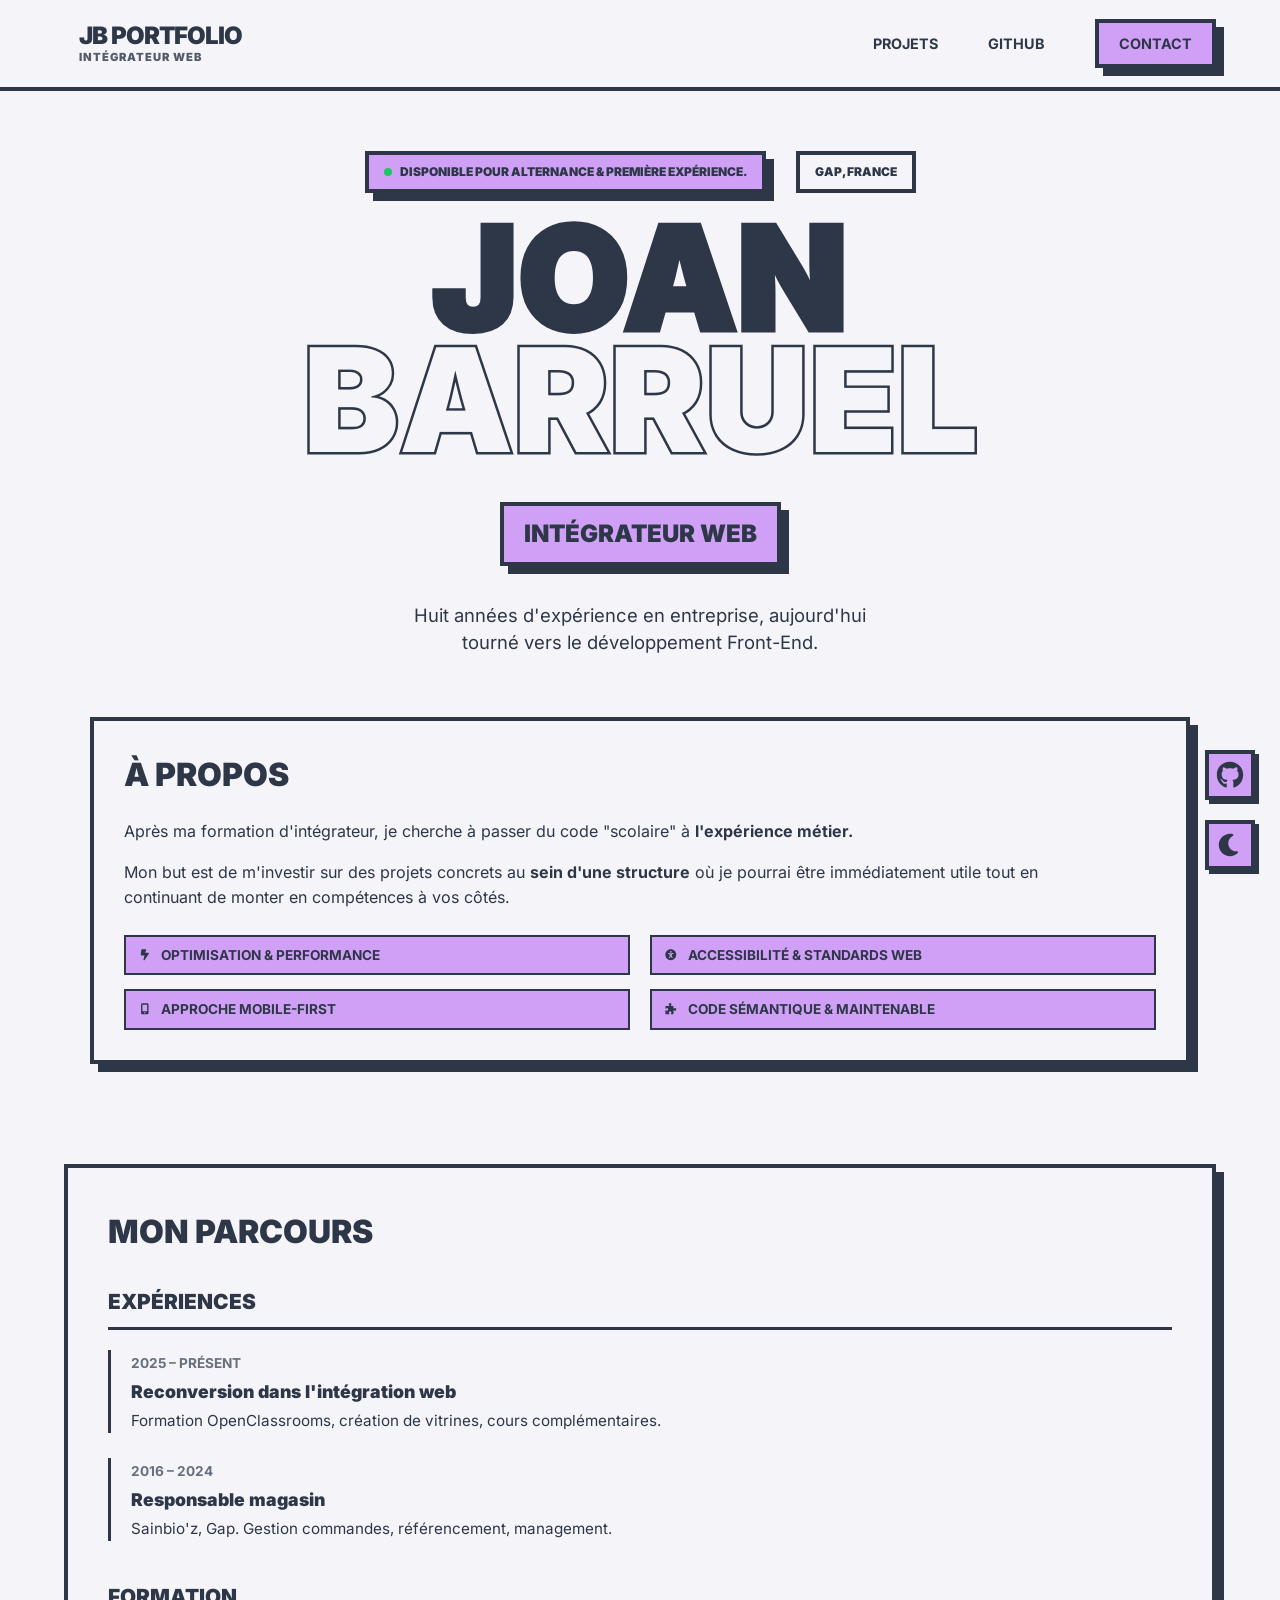
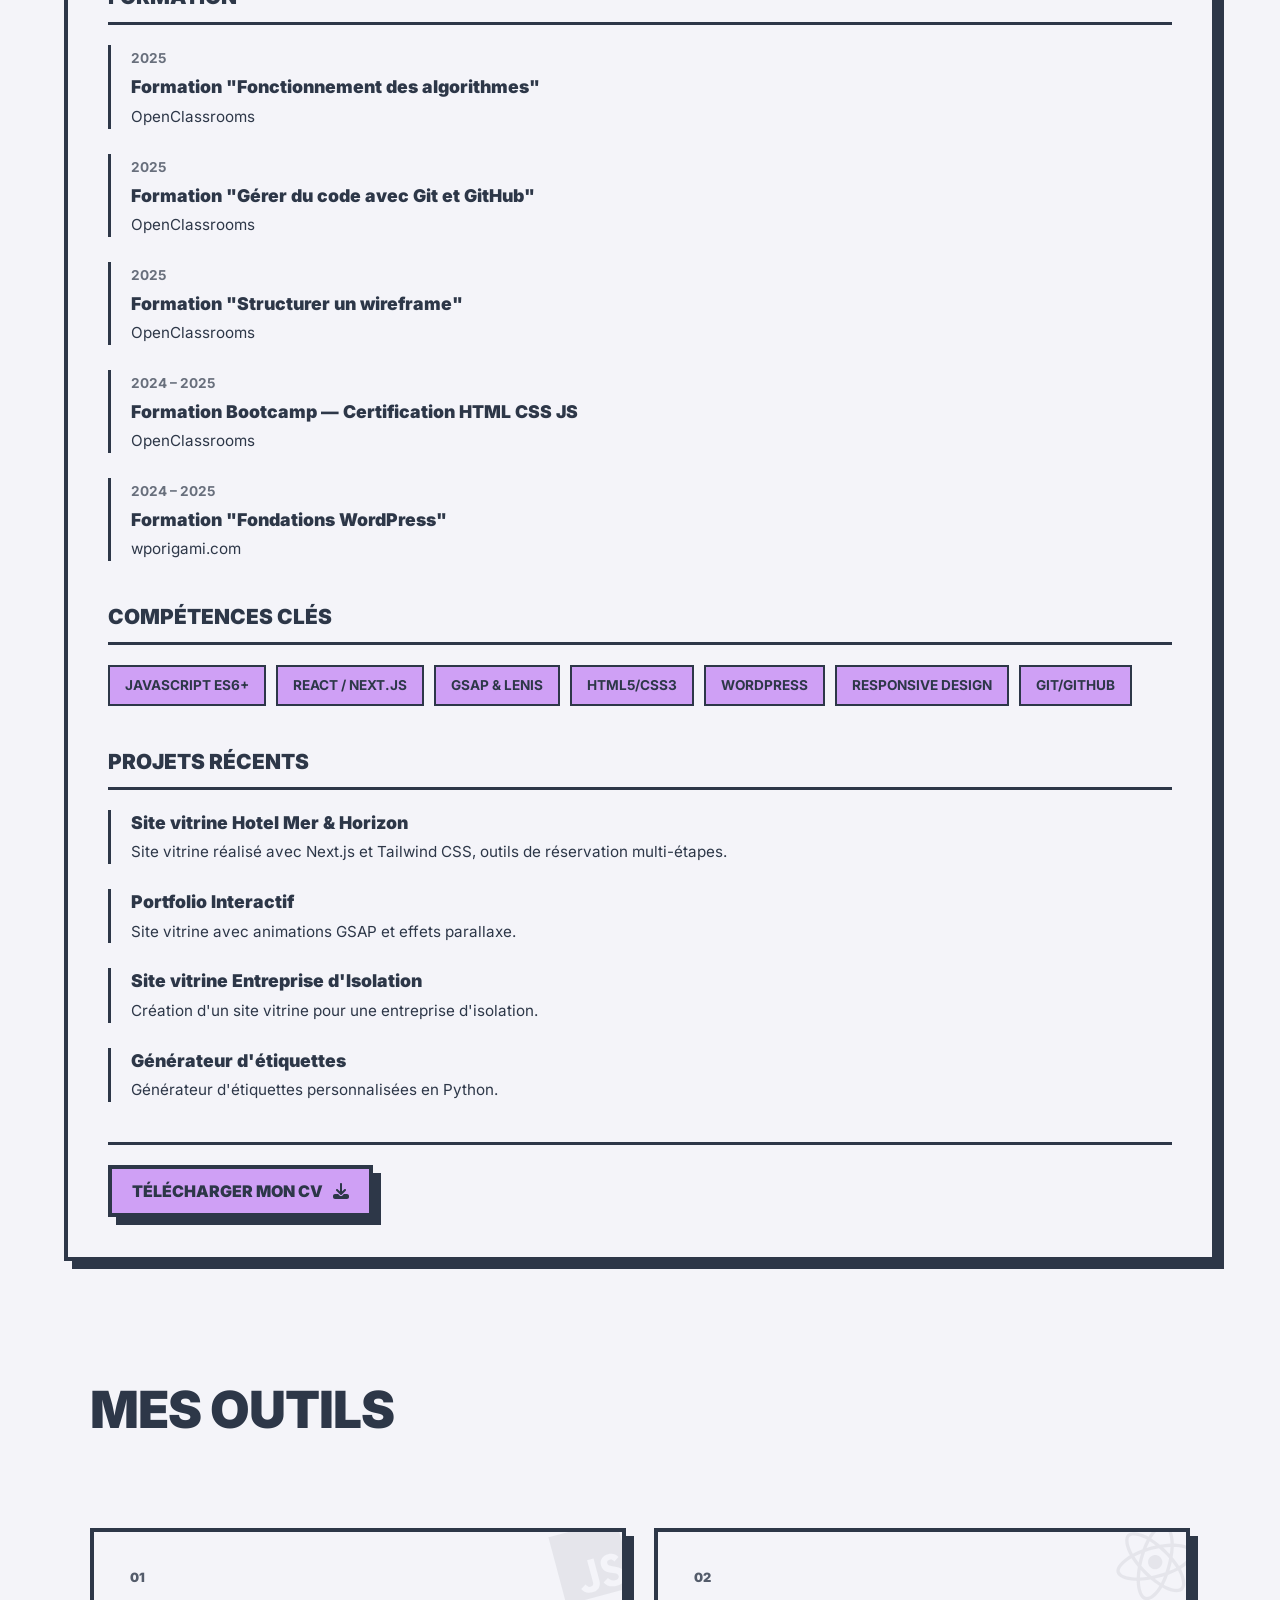
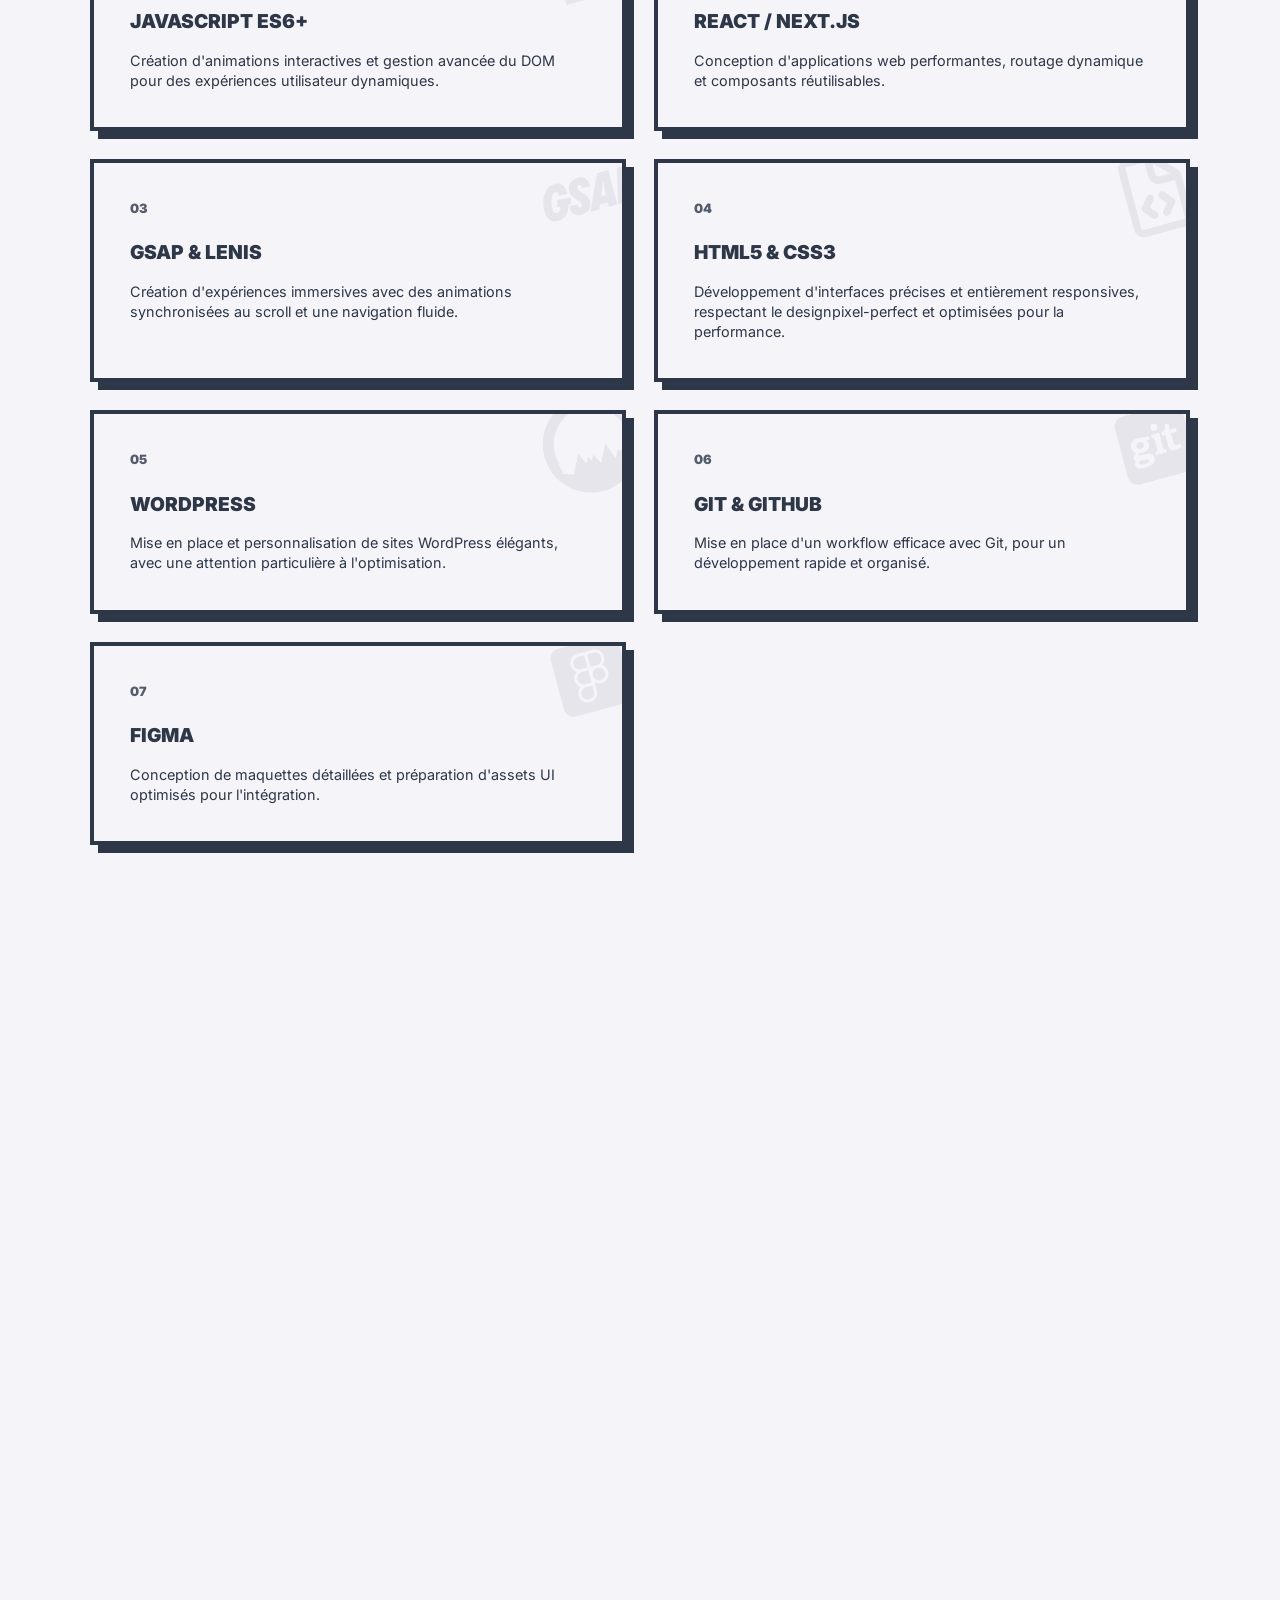
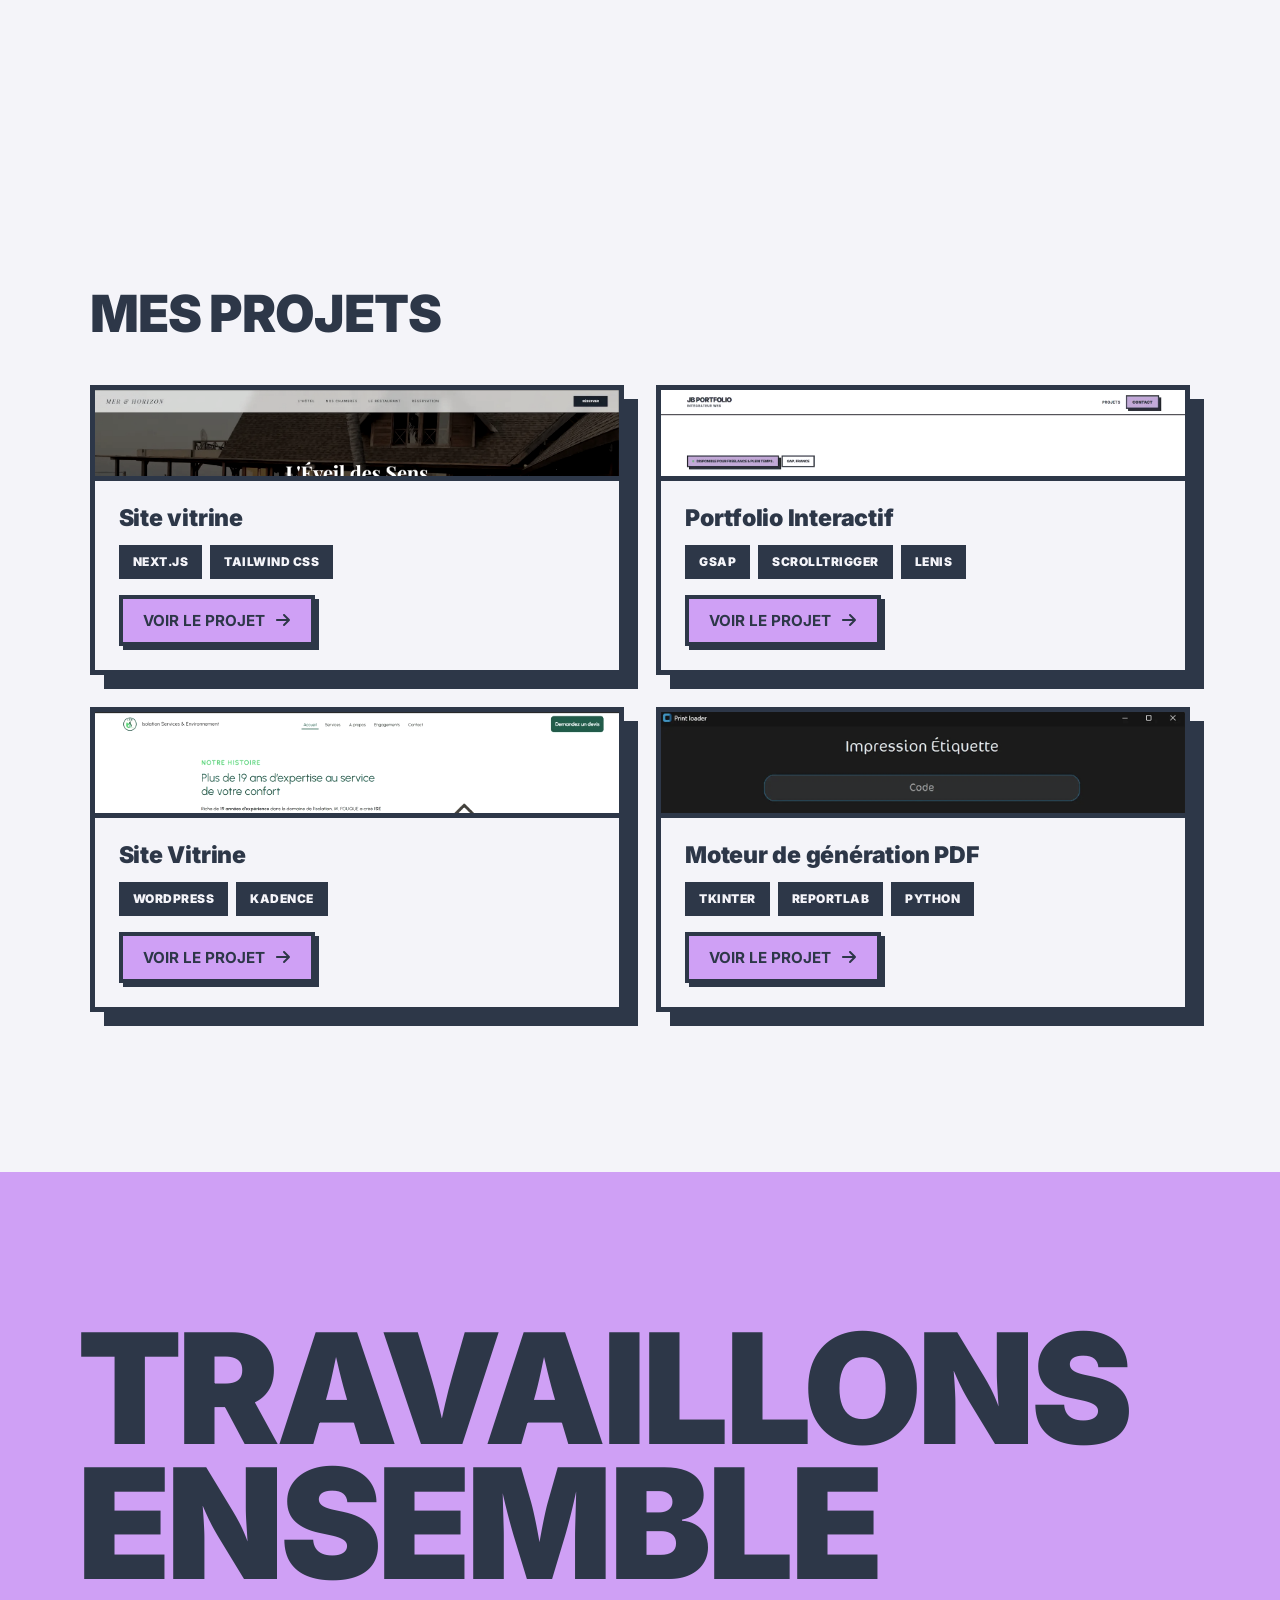
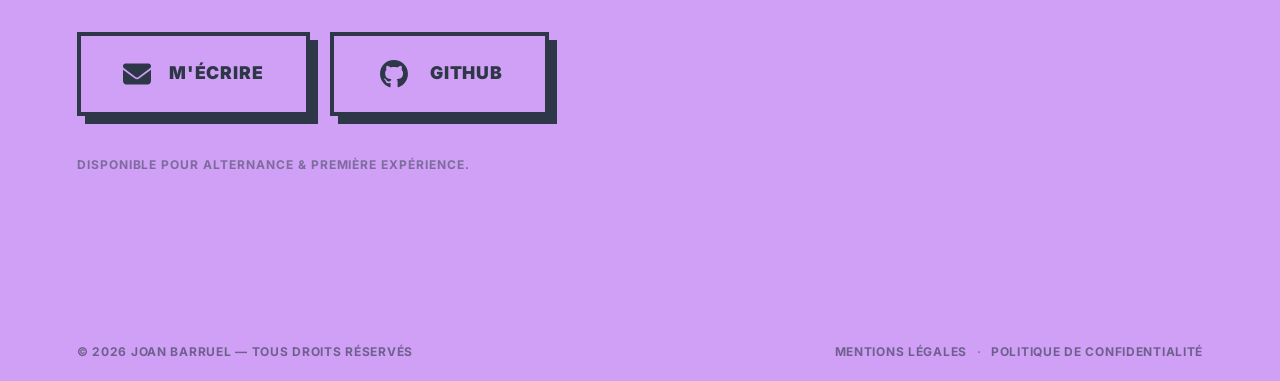
==== commit 445e2bec: "add : Menu burger responsive et navigation mobile" ====
--- a/index.html
+++ b/index.html
@@ -35,10 +35,16 @@
         <svg xmlns="http://www.w3.org/2000/svg" viewBox="0 0 640 640" fill="currentColor" aria-hidden="true">
             <path
                 d="M316.8 72C178.1 72 72 177.3 72 316C72 426.9 141.8 521.8 241.5 555.2C254.3 557.5 258.8 549.6 258.8 543.1C258.8 536.9 258.5 502.7 258.5 481.7C258.5 481.7 188.5 496.7 173.8 451.9C173.8 451.9 162.4 422.8 146 415.3C146 415.3 123.1 399.6 147.6 399.9C147.6 399.9 172.5 401.9 186.2 425.7C208.1 464.3 244.8 453.2 259.1 446.6C261.4 430.6 267.9 419.5 275.1 412.9C219.2 406.7 162.8 398.6 162.8 302.4C162.8 274.9 170.4 261.1 186.4 243.5C183.8 237 175.3 210.2 189 175.6C209.9 169.1 258 202.6 258 202.6C278 197 299.5 194.1 320.8 194.1C342.1 194.1 363.6 197 383.6 202.6C383.6 202.6 431.7 169 452.6 175.6C466.3 210.3 457.8 237 455.2 243.5C471.2 261.2 481 275 481 302.4C481 398.9 422.1 406.6 366.2 412.9C375.4 420.8 383.2 435.8 383.2 459.3C383.2 493 382.9 534.7 382.9 542.9C382.9 549.4 387.5 557.3 400.2 555C500.2 521.8 568 426.9 568 316C568 177.3 455.5 72 316.8 72z" />
-        </svg></a>
-
-    <!-- NAV -->
-    <nav class="navbar" aria-label="Navigation principale">
+            </svg></a>
+            
+            <!-- NAV -->
+            <nav class="navbar" aria-label="Navigation principale">
+        <button class="btn-burger" type="button" aria-label="Ouvrir le menu">
+            <span></span>
+            <span></span>
+            <span></span>
+        </button>
+        <div class="nav-backdrop"></div>
         <div class="logo-container">
             <a href="#accueil">
                 <span class="logo">JB Portfolio</span>
@@ -48,11 +54,8 @@
         <div class="nav-links">
             <a href="#projets" class="nav-item">Projets</a>
             <a href="https://github.com/BarruelJ" target="_blank" rel="noopener noreferrer" class="nav-item nav-github"
-                aria-label="Profil GitHub">
-                <svg xmlns="http://www.w3.org/2000/svg" viewBox="0 0 640 640" fill="currentColor" aria-hidden="true">
-                    <path
-                        d="M316.8 72C178.1 72 72 177.3 72 316C72 426.9 141.8 521.8 241.5 555.2C254.3 557.5 258.8 549.6 258.8 543.1C258.8 536.9 258.5 502.7 258.5 481.7C258.5 481.7 188.5 496.7 173.8 451.9C173.8 451.9 162.4 422.8 146 415.3C146 415.3 123.1 399.6 147.6 399.9C147.6 399.9 172.5 401.9 186.2 425.7C208.1 464.3 244.8 453.2 259.1 446.6C261.4 430.6 267.9 419.5 275.1 412.9C219.2 406.7 162.8 398.6 162.8 302.4C162.8 274.9 170.4 261.1 186.4 243.5C183.8 237 175.3 210.2 189 175.6C209.9 169.1 258 202.6 258 202.6C278 197 299.5 194.1 320.8 194.1C342.1 194.1 363.6 197 383.6 202.6C383.6 202.6 431.7 169 452.6 175.6C466.3 210.3 457.8 237 455.2 243.5C471.2 261.2 481 275 481 302.4C481 398.9 422.1 406.6 366.2 412.9C375.4 420.8 383.2 435.8 383.2 459.3C383.2 493 382.9 534.7 382.9 542.9C382.9 549.4 387.5 557.3 400.2 555C500.2 521.8 568 426.9 568 316C568 177.3 455.5 72 316.8 72z" />
-                </svg>
+                aria-label="Profil GitHub">Github</a>
+                
                 <a href="#contact" class="nav-item btn-accent">Contact</a>
 
         </div>
--- a/style/style.css
+++ b/style/style.css
@@ -88,21 +88,41 @@
     top: 0;
     width: 100%;
     height: var(--nav-h);
-    z-index: 100;
-    display: flex;
-    justify-content: space-between;
+    z-index: 98;
+    display: flex;
     align-items: center;
     padding: 20px 5%;
     background: var(--bg);
     border-bottom: var(--border-v);
 }
 
+body.nav-open {
+    overflow: hidden;
+}
+
+body.nav-open .nav-backdrop {
+    position: absolute;
+    top: 0;
+    height: 100vh;
+    inset: 0;
+    background: rgba(0, 0, 0, 0.85);
+    backdrop-filter: blur(8px);
+    z-index: 99;
+    transition: transform 0.3s ease-in-out;
+}
+
+
 .logo-container a {
-    display: flex;
+
+    display: flex;
+    width: 100%;
     flex-direction: column;
-    line-height: 1;
+    top: 0;
+    left: 20px;
+    padding: 15px;
     text-decoration: none;
     color: var(--text);
+    
 }
 
 .logo {
@@ -110,6 +130,7 @@
     font-size: 1.5rem;
     letter-spacing: -1px;
     text-transform: uppercase;
+    color: var(--text);
 }
 
 .tagline {
@@ -119,21 +140,42 @@
     margin-top: 4px;
     letter-spacing: 1px;
     opacity: 0.8;
+    color: var(--text);
 }
 
 .nav-links {
-    display: flex;
-    gap: 20px;
-    align-items: center;
+        position: fixed;
+        top: 0;
+        right: 0;
+        width: 60%; 
+        height: 100vh;
+        background: var(--text);
+        display: flex;
+        align-items: center;
+        flex-direction: column;
+        justify-content: flex-start;
+        transform: translateX(100%);
+        transition: transform 0.3s ease;
+        gap: 20px;
+        padding-top: 91px;
+        z-index: 100;
+        opacity: 0;
+    }
+
+body.nav-open .nav-links {
+    transform: translateX(0%);
+    opacity: 1;
 }
 
 .nav-item {
+    display: flex;
     text-decoration: none;
-    color: var(--text);
+    color: var(--accent);
     font-weight: 700;
     text-transform: uppercase;
     font-size: 0.9rem;
     transition: all 0.2s ease;
+
 }
 
 .nav-item:hover {
@@ -148,14 +190,48 @@
 .nav-github svg {
     width: 32px;
     height: 32px;
+    fill: var(--accent);
+    transition: all 0.2s ease;
+}
+
+.nav-github:hover svg {
     fill: var(--text);
-    transition: all 0.2s ease;
-}
-
-.nav-github:hover svg {
-    fill: var(--accent);
-}
-
+}
+
+.btn-burger {
+    position: fixed;
+    right: 20px;
+    display: flex;
+    flex-direction: column;
+    align-items: center;
+    justify-content: center;
+    padding: 15px;
+    gap: 8px;
+    background: none;
+    border: none;
+    z-index: 999;
+    
+}
+
+.btn-burger span {
+    height: 5px;
+    width: 35px;
+    background-color: var(--text);
+}
+
+body.nav-open .btn-burger span {
+    background-color: var(--accent);
+}
+
+body.nav-open .btn-burger span:nth-child(1) {
+    opacity: 0;
+}
+body.nav-open .btn-burger span:nth-child(2) {
+    transform: translateY(5px) rotate(45deg);
+}
+body.nav-open .btn-burger span:nth-child(3) {
+    transform: translateY(-8px) rotate(-45deg);
+}
 
 /* COMPOSANTS RÉUTILISABLES */
 
@@ -1088,6 +1164,7 @@
     padding: clamp(40px, 6vw, 100px) clamp(24px, 6vw, 100px);
     width: 100%;
     max-width: 1400px;
+    height: 100vh;
     display: flex;
     flex-direction: column;
     justify-content: center;
@@ -1243,6 +1320,81 @@
 
 /* RESPONSIVE > 768px */
 @media (min-width: 768px) {
+
+ .logo-container {
+    width: 100%;
+ } 
+  
+.logo-container a {
+    line-height: 1;
+}
+
+.logo {
+    font-weight: 900;
+    font-size: 1.5rem;
+    letter-spacing: -1px;
+    text-transform: uppercase;
+}
+
+.tagline {
+    font-size: 0.7rem;
+    font-weight: 800;
+    text-transform: uppercase;
+    margin-top: 4px;
+    letter-spacing: 1px;
+    opacity: 0.8;
+}
+
+
+.nav-links {
+        position: relative;
+        width: 100%;
+        height: auto;
+        background-color: var(--bg);
+        display: flex;
+        flex-direction: row;
+        align-items: center;
+        justify-content: flex-end;
+        gap: 50px;
+        transform: translateX(0%);
+        z-index: 100;
+        padding: 0;
+        opacity: 1;
+} 
+
+.nav-item {
+    display: flex;
+    text-decoration: none;
+    color: var(--text);
+    font-weight: 700;
+    text-transform: uppercase;
+    font-size: 0.9rem;
+    transition: all 0.2s ease;
+}
+
+.nav-item:hover {
+    color: var(--accent);
+}
+
+.nav-github {
+    display: flex;
+    align-items: center;
+}
+
+.nav-github svg {
+    width: 32px;
+    height: 32px;
+    fill: var(--text);
+    transition: all 0.2s ease;
+}
+
+.nav-github:hover svg {
+    fill: var(--accent);
+}
+
+.btn-burger {
+    display: none;
+}
 
     /* Hero */
     .hero-split-container {
--- a/style/style.css
+++ b/style/style.css
@@ -88,21 +88,41 @@
     top: 0;
     width: 100%;
     height: var(--nav-h);
-    z-index: 100;
-    display: flex;
-    justify-content: space-between;
+    z-index: 98;
+    display: flex;
     align-items: center;
     padding: 20px 5%;
     background: var(--bg);
     border-bottom: var(--border-v);
 }
 
+body.nav-open {
+    overflow: hidden;
+}
+
+body.nav-open .nav-backdrop {
+    position: absolute;
+    top: 0;
+    height: 100vh;
+    inset: 0;
+    background: rgba(0, 0, 0, 0.85);
+    backdrop-filter: blur(8px);
+    z-index: 99;
+    transition: transform 0.3s ease-in-out;
+}
+
+
 .logo-container a {
-    display: flex;
+
+    display: flex;
+    width: 100%;
     flex-direction: column;
-    line-height: 1;
+    top: 0;
+    left: 20px;
+    padding: 15px;
     text-decoration: none;
     color: var(--text);
+    
 }
 
 .logo {
@@ -110,6 +130,7 @@
     font-size: 1.5rem;
     letter-spacing: -1px;
     text-transform: uppercase;
+    color: var(--text);
 }
 
 .tagline {
@@ -119,21 +140,42 @@
     margin-top: 4px;
     letter-spacing: 1px;
     opacity: 0.8;
+    color: var(--text);
 }
 
 .nav-links {
-    display: flex;
-    gap: 20px;
-    align-items: center;
+        position: fixed;
+        top: 0;
+        right: 0;
+        width: 60%; 
+        height: 100vh;
+        background: var(--text);
+        display: flex;
+        align-items: center;
+        flex-direction: column;
+        justify-content: flex-start;
+        transform: translateX(100%);
+        transition: transform 0.3s ease;
+        gap: 20px;
+        padding-top: 91px;
+        z-index: 100;
+        opacity: 0;
+    }
+
+body.nav-open .nav-links {
+    transform: translateX(0%);
+    opacity: 1;
 }
 
 .nav-item {
+    display: flex;
     text-decoration: none;
-    color: var(--text);
+    color: var(--accent);
     font-weight: 700;
     text-transform: uppercase;
     font-size: 0.9rem;
     transition: all 0.2s ease;
+
 }
 
 .nav-item:hover {
@@ -148,14 +190,48 @@
 .nav-github svg {
     width: 32px;
     height: 32px;
+    fill: var(--accent);
+    transition: all 0.2s ease;
+}
+
+.nav-github:hover svg {
     fill: var(--text);
-    transition: all 0.2s ease;
-}
-
-.nav-github:hover svg {
-    fill: var(--accent);
-}
-
+}
+
+.btn-burger {
+    position: fixed;
+    right: 20px;
+    display: flex;
+    flex-direction: column;
+    align-items: center;
+    justify-content: center;
+    padding: 15px;
+    gap: 8px;
+    background: none;
+    border: none;
+    z-index: 999;
+    
+}
+
+.btn-burger span {
+    height: 5px;
+    width: 35px;
+    background-color: var(--text);
+}
+
+body.nav-open .btn-burger span {
+    background-color: var(--accent);
+}
+
+body.nav-open .btn-burger span:nth-child(1) {
+    opacity: 0;
+}
+body.nav-open .btn-burger span:nth-child(2) {
+    transform: translateY(5px) rotate(45deg);
+}
+body.nav-open .btn-burger span:nth-child(3) {
+    transform: translateY(-8px) rotate(-45deg);
+}
 
 /* COMPOSANTS RÉUTILISABLES */
 
@@ -1088,6 +1164,7 @@
     padding: clamp(40px, 6vw, 100px) clamp(24px, 6vw, 100px);
     width: 100%;
     max-width: 1400px;
+    height: 100vh;
     display: flex;
     flex-direction: column;
     justify-content: center;
@@ -1243,6 +1320,81 @@
 
 /* RESPONSIVE > 768px */
 @media (min-width: 768px) {
+
+ .logo-container {
+    width: 100%;
+ } 
+  
+.logo-container a {
+    line-height: 1;
+}
+
+.logo {
+    font-weight: 900;
+    font-size: 1.5rem;
+    letter-spacing: -1px;
+    text-transform: uppercase;
+}
+
+.tagline {
+    font-size: 0.7rem;
+    font-weight: 800;
+    text-transform: uppercase;
+    margin-top: 4px;
+    letter-spacing: 1px;
+    opacity: 0.8;
+}
+
+
+.nav-links {
+        position: relative;
+        width: 100%;
+        height: auto;
+        background-color: var(--bg);
+        display: flex;
+        flex-direction: row;
+        align-items: center;
+        justify-content: flex-end;
+        gap: 50px;
+        transform: translateX(0%);
+        z-index: 100;
+        padding: 0;
+        opacity: 1;
+} 
+
+.nav-item {
+    display: flex;
+    text-decoration: none;
+    color: var(--text);
+    font-weight: 700;
+    text-transform: uppercase;
+    font-size: 0.9rem;
+    transition: all 0.2s ease;
+}
+
+.nav-item:hover {
+    color: var(--accent);
+}
+
+.nav-github {
+    display: flex;
+    align-items: center;
+}
+
+.nav-github svg {
+    width: 32px;
+    height: 32px;
+    fill: var(--text);
+    transition: all 0.2s ease;
+}
+
+.nav-github:hover svg {
+    fill: var(--accent);
+}
+
+.btn-burger {
+    display: none;
+}
 
     /* Hero */
     .hero-split-container {
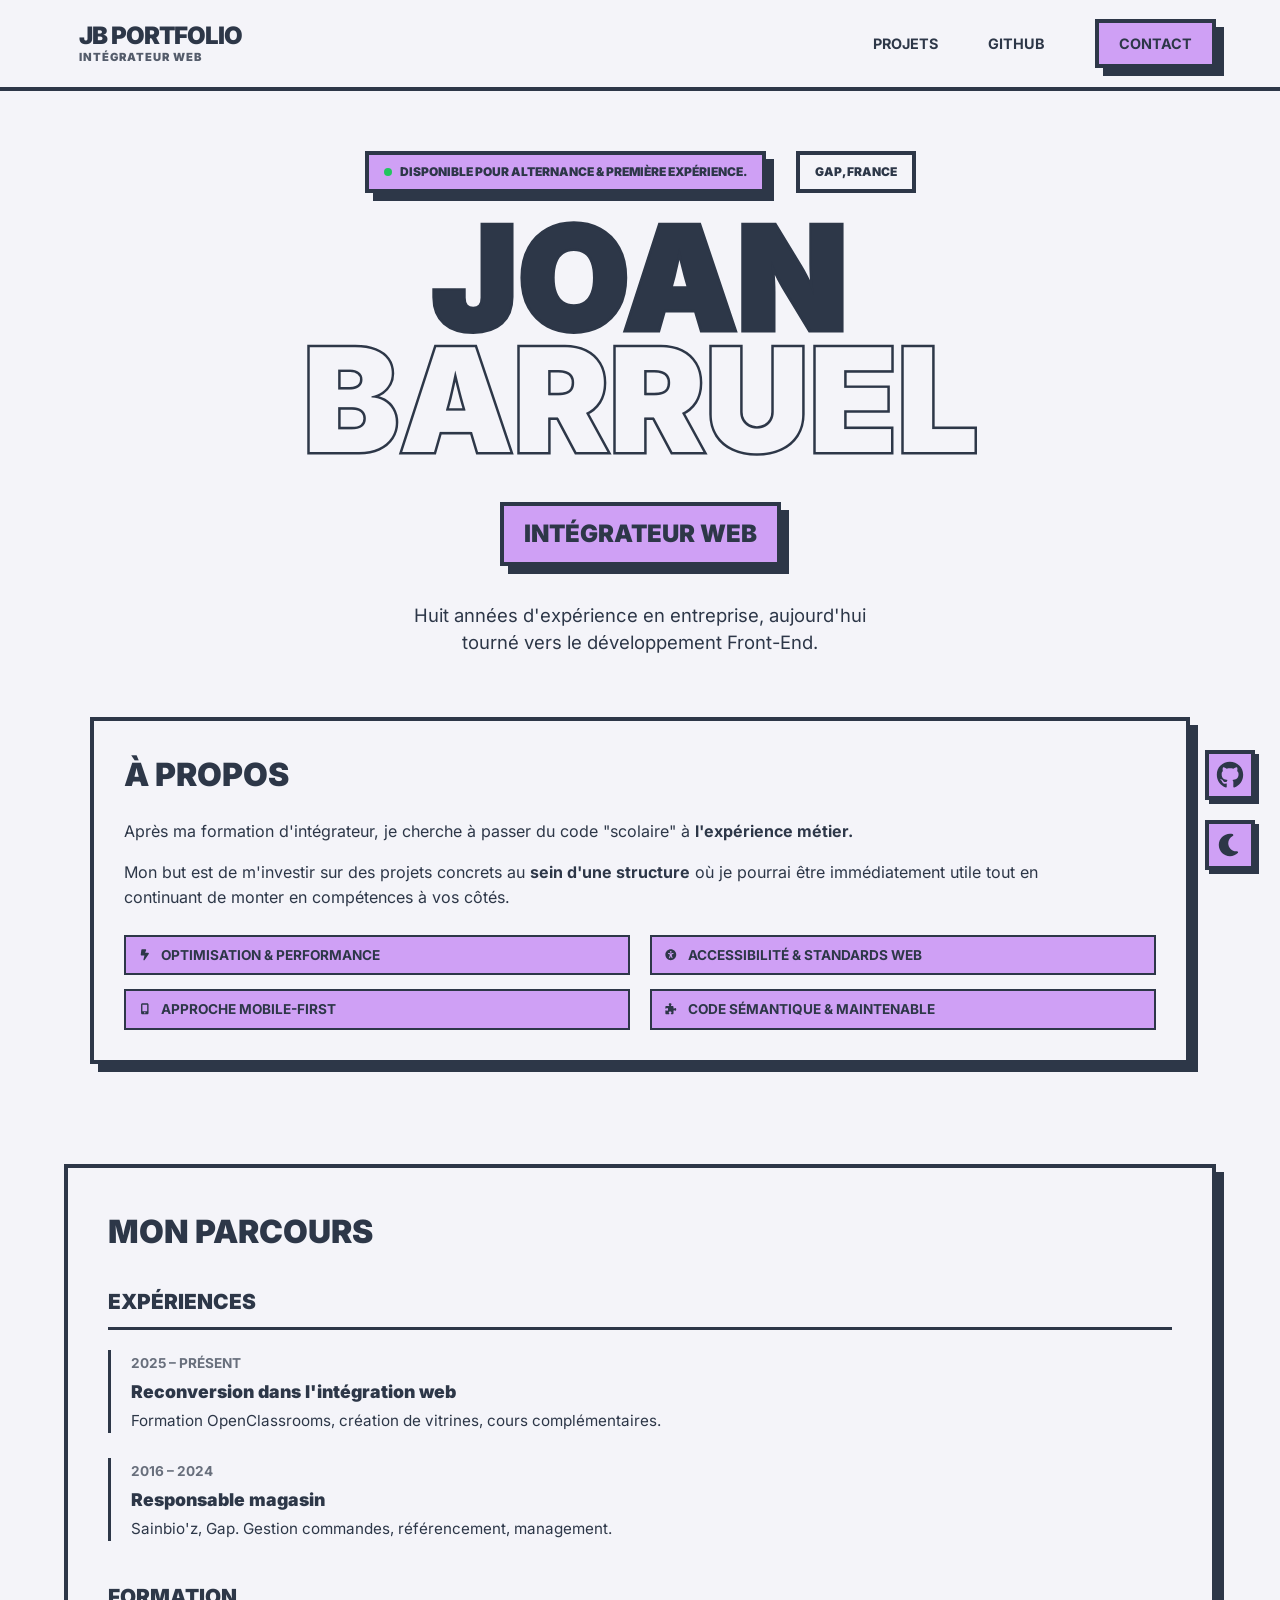
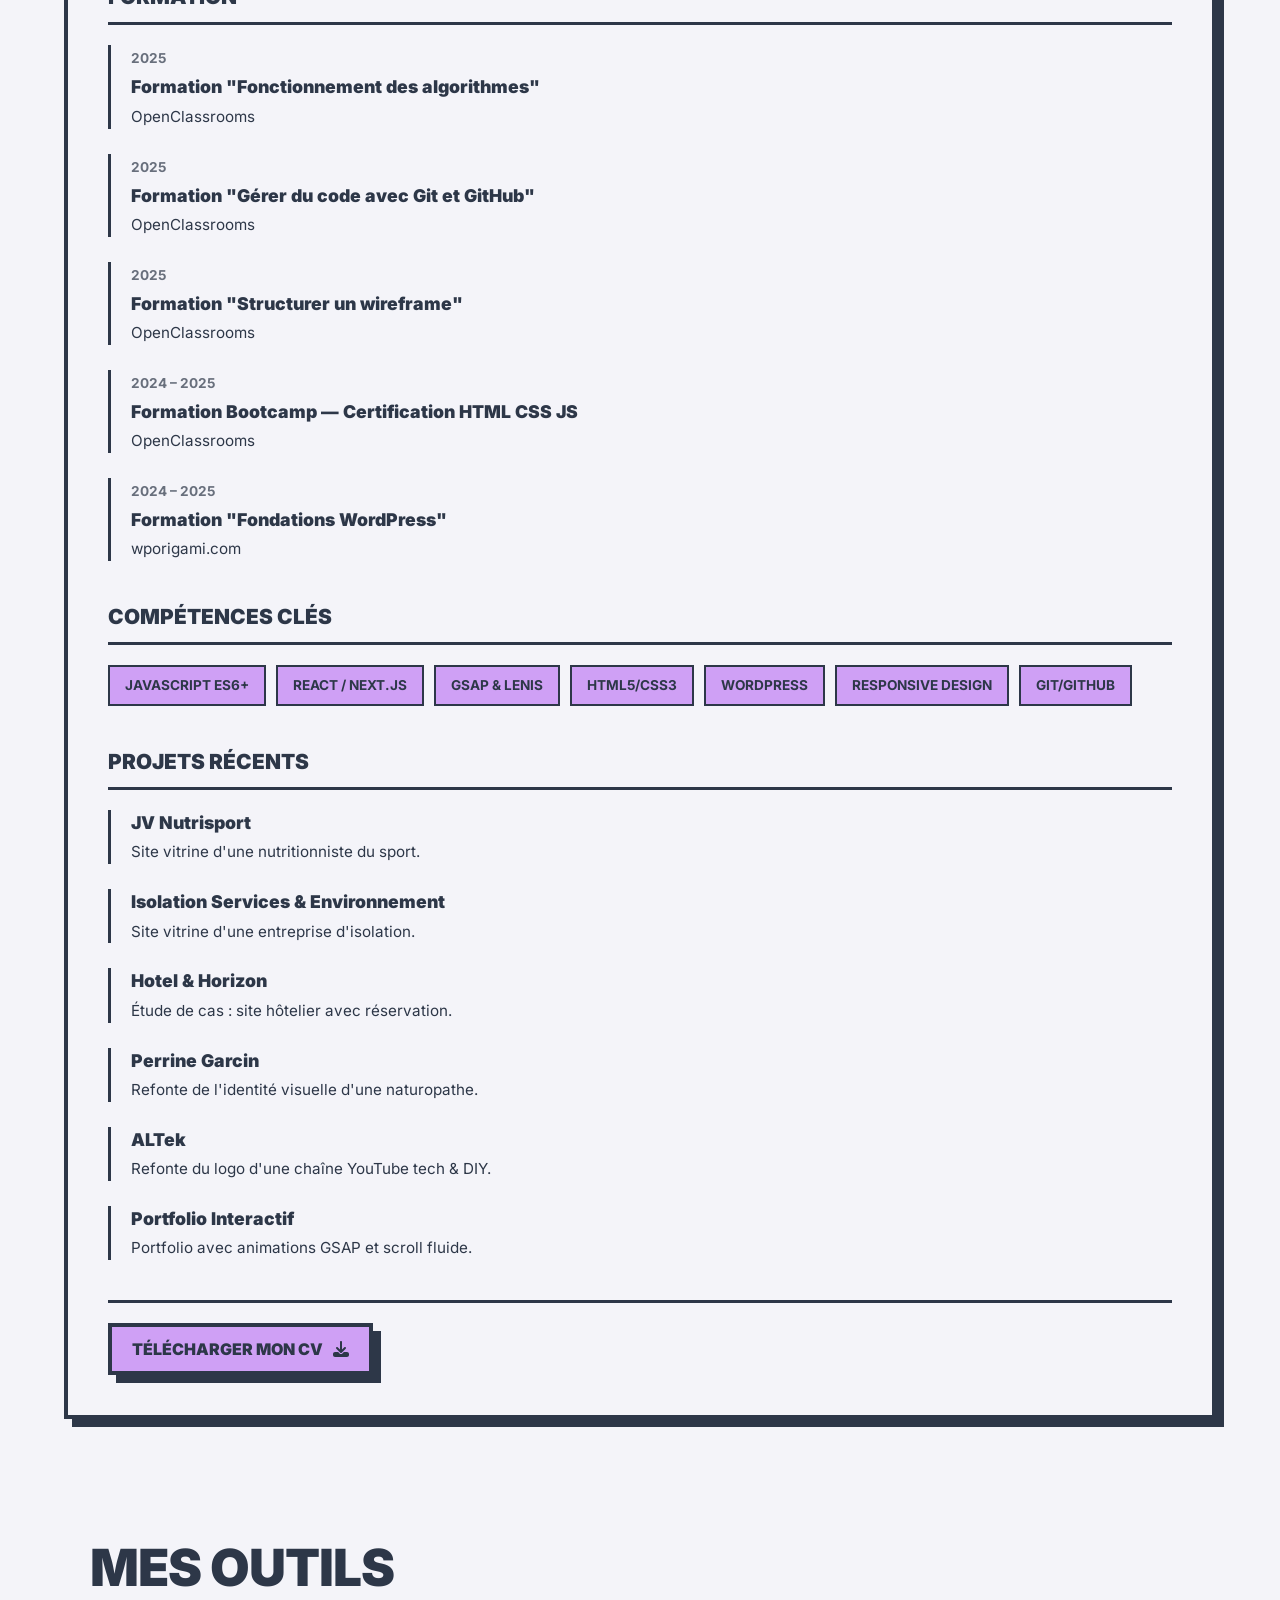
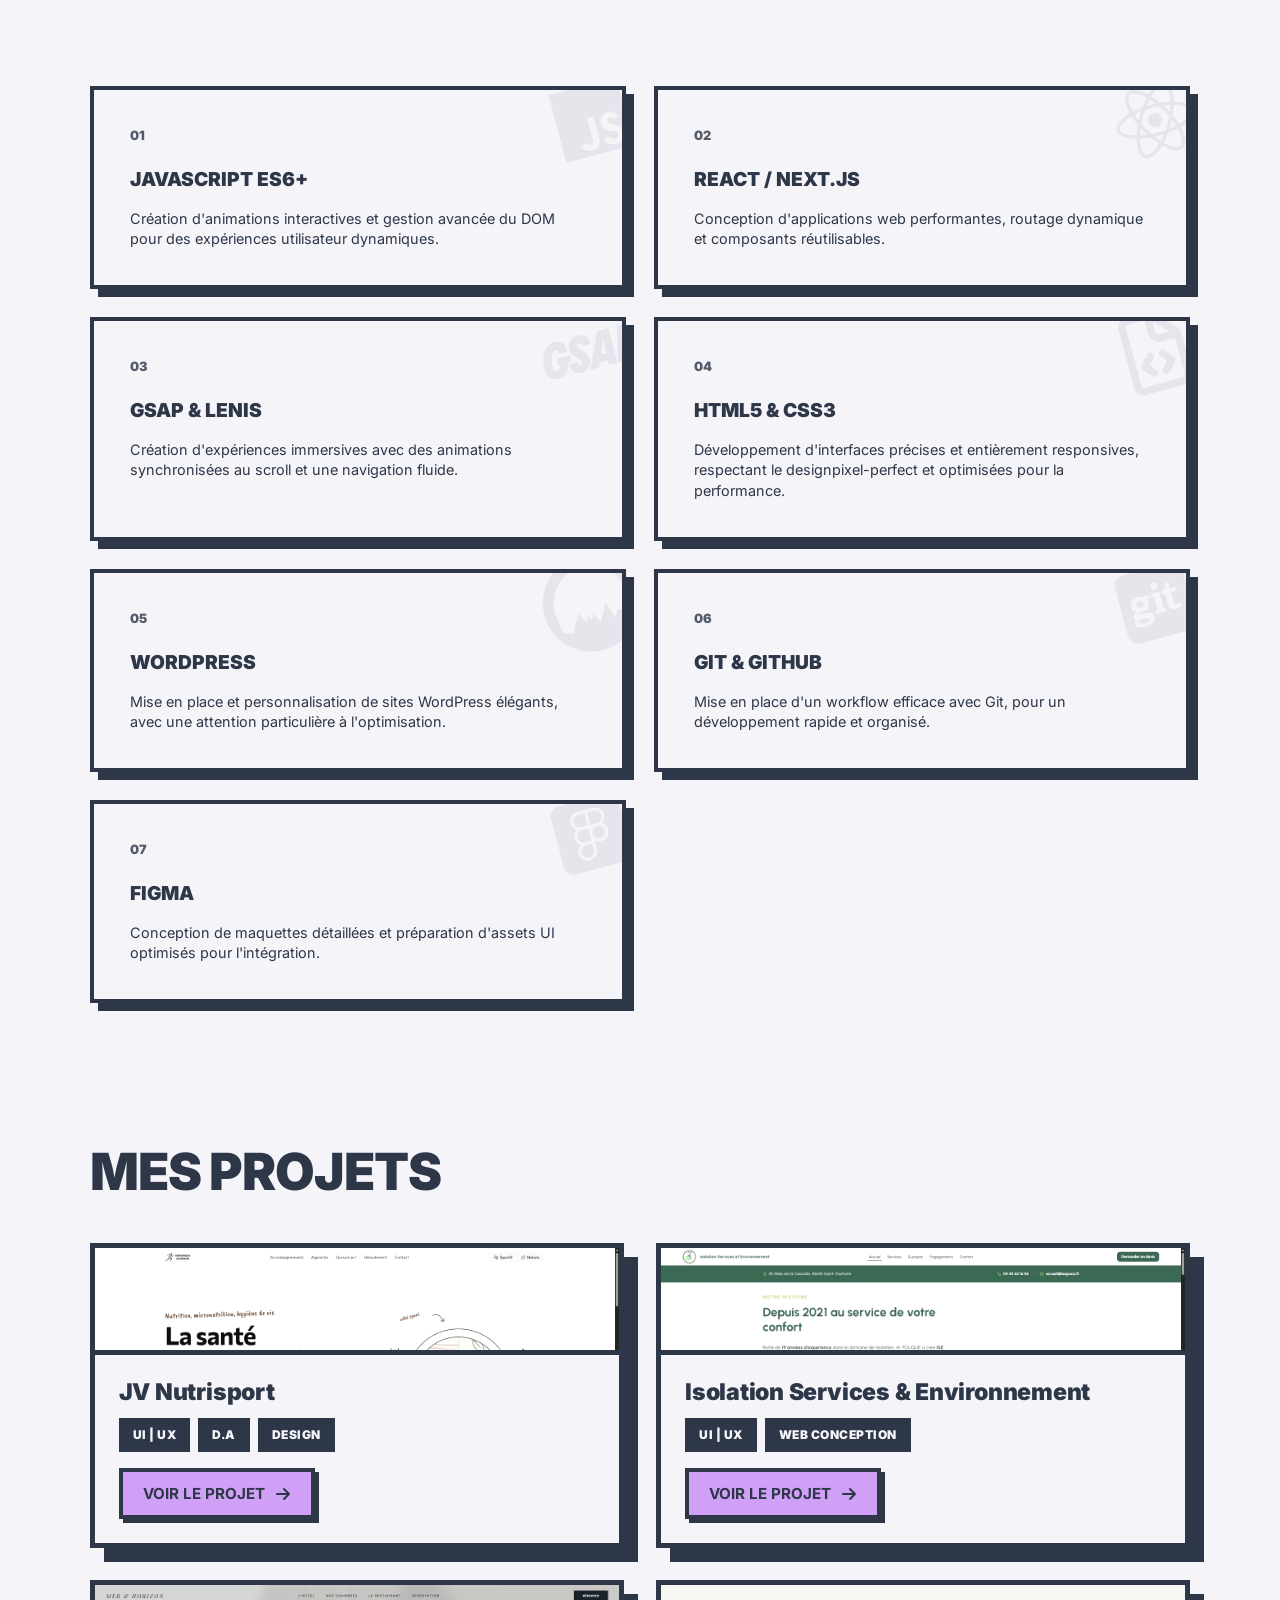
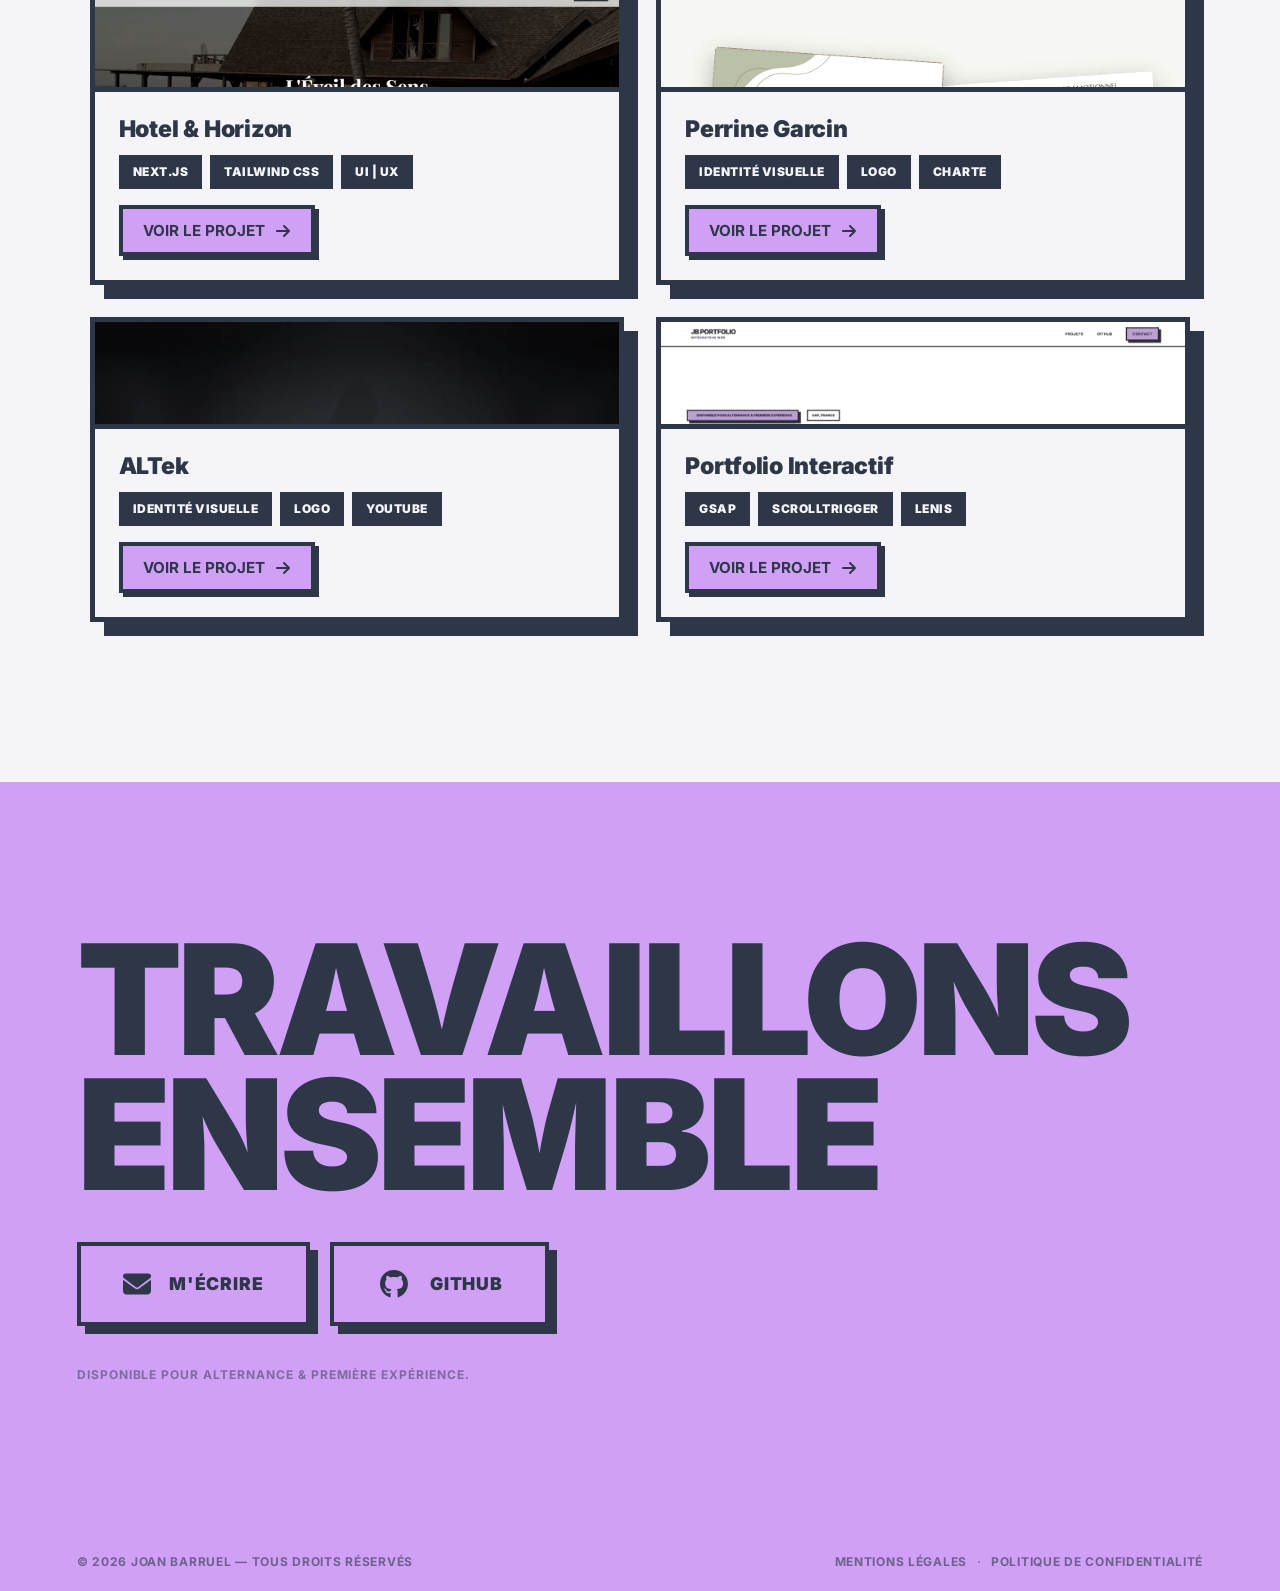
==== commit 8559ef57: "MAJ projets Kotori + refonte init GSAP (matchMedia) Projets - Remplace les projets par les 6 réalisa" ====
--- a/index.html
+++ b/index.html
@@ -216,21 +216,8 @@
 
             <div class="cv-section">
                 <h4>Projets récents</h4>
-                <div class="cv-item">
-                    <h5>Site vitrine Hotel Mer & Horizon</h5>
-                    <p>Site vitrine réalisé avec Next.js et Tailwind CSS, outils de réservation multi-étapes.</p>
-                </div>
-                <div class="cv-item">
-                    <h5>Portfolio Interactif</h5>
-                    <p>Site vitrine avec animations GSAP et effets parallaxe.</p>
-                </div>
-                <div class="cv-item">
-                    <h5>Site vitrine Entreprise d'Isolation</h5>
-                    <p>Création d'un site vitrine pour une entreprise d'isolation.</p>
-                </div>
-                <div class="cv-item">
-                    <h5>Générateur d'étiquettes</h5>
-                    <p>Générateur d'étiquettes personnalisées en Python.</p>
+                <div class="cv-projects">
+                    <!-- Projets générés en JS -->
                 </div>
             </div>
             <div class="cv-footer">
--- a/style/style.css
+++ b/style/style.css
@@ -174,8 +174,6 @@
     font-weight: 700;
     text-transform: uppercase;
     font-size: 0.9rem;
-    transition: all 0.2s ease;
-
 }
 
 .nav-item:hover {
@@ -248,7 +246,8 @@
     padding: 10px 20px;
     background: var(--accent);
     box-shadow: var(--shadow);
-    transition: all 0.2s cubic-bezier(0.175, 0.885, 0.32, 1.275);
+    transition: background-color 0.2s cubic-bezier(0.175, 0.885, 0.32, 1.275), color 0.2s cubic-bezier(0.175, 0.885, 0.32, 1.275),
+        box-shadow 0.2s cubic-bezier(0.175, 0.885, 0.32, 1.275), translate 0.2s cubic-bezier(0.175, 0.885, 0.32, 1.275);
     cursor: pointer;
 }
 
@@ -258,7 +257,7 @@
 .hero-tagline a h2:hover {
     background-color: var(--text);
     color: var(--accent);
-    transform: translate(4px, 4px);
+    translate: 4px 4px;
     box-shadow: -8px -8px 0px var(--accent);
     border: var(--border-v);
 }
@@ -659,7 +658,6 @@
     padding: 60px 20px 60px;
     position: relative;
     pointer-events: auto;
-    margin-bottom: 100vh;
 }
 
 .skills-header-wrapper {
@@ -693,7 +691,7 @@
     border: var(--border-v);
     padding: 28px;
     box-shadow: var(--shadow);
-    transition: all 0.3s ease;
+    transition: background-color 0.3s ease, box-shadow 0.3s ease, translate 0.3s ease;
     min-height: 180px;
     display: flex;
     flex-direction: column;
@@ -755,7 +753,7 @@
 
 .skill-card:hover {
     background: var(--text);
-    transform: translate(4px, 4px);
+    translate: 4px 4px;
     box-shadow: -8px -8px 0px var(--accent);
 }
 
@@ -946,7 +944,8 @@
     color: var(--text);
     border: var(--border-v);
     cursor: pointer;
-    transition: all 0.2s cubic-bezier(0.175, 0.885, 0.32, 1.275);
+    transition: background-color 0.2s cubic-bezier(0.175, 0.885, 0.32, 1.275), color 0.2s cubic-bezier(0.175, 0.885, 0.32, 1.275),
+        box-shadow 0.2s cubic-bezier(0.175, 0.885, 0.32, 1.275), translate 0.2s cubic-bezier(0.175, 0.885, 0.32, 1.275);
     box-shadow: 4px 4px 0 var(--text);
 }
 
@@ -959,7 +958,7 @@
 .card-cta:hover {
     background-color: var(--text);
     color: var(--accent);
-    transform: translate(4px, 4px);
+    translate: 4px 4px;
     box-shadow: -6px -6px 0 var(--accent);
 }
 
@@ -979,13 +978,16 @@
     align-items: center;
     justify-content: center;
     opacity: 0;
+    visibility: hidden;
     pointer-events: none;
-    transition: opacity 0.4s ease;
+    transition: opacity 0.4s ease, visibility 0s linear 0.4s;
 }
 
 .project-modal.active {
     opacity: 1;
+    visibility: visible;
     pointer-events: all;
+    transition: opacity 0.4s ease, visibility 0s;
 }
 
 .modal-backdrop {
@@ -1028,7 +1030,8 @@
     display: flex;
     align-items: center;
     justify-content: center;
-    transition: all 0.2s cubic-bezier(0.175, 0.885, 0.32, 1.275);
+    transition: background-color 0.2s cubic-bezier(0.175, 0.885, 0.32, 1.275), color 0.2s cubic-bezier(0.175, 0.885, 0.32, 1.275),
+        box-shadow 0.2s cubic-bezier(0.175, 0.885, 0.32, 1.275), translate 0.2s cubic-bezier(0.175, 0.885, 0.32, 1.275);
     box-shadow: 4px 4px 0 var(--text);
 }
 
@@ -1040,7 +1043,7 @@
 .modal-close:hover {
     background-color: var(--text);
     color: var(--accent);
-    transform: translate(4px, 4px);
+    translate: 4px 4px;
     box-shadow: -6px -6px 0 var(--accent);
 }
 
@@ -1201,7 +1204,8 @@
     letter-spacing: 0.05em;
     border: var(--border-v);
     box-shadow: var(--shadow);
-    transition: all 0.2s cubic-bezier(0.175, 0.885, 0.32, 1.275);
+    transition: background-color 0.2s cubic-bezier(0.175, 0.885, 0.32, 1.275), color 0.2s cubic-bezier(0.175, 0.885, 0.32, 1.275),
+        box-shadow 0.2s cubic-bezier(0.175, 0.885, 0.32, 1.275), translate 0.2s cubic-bezier(0.175, 0.885, 0.32, 1.275);
     background: var(--accent);
     color: var(--text);
     cursor: pointer;
@@ -1215,7 +1219,7 @@
 }
 
 .contact-btn:hover {
-    transform: translate(4px, 4px);
+    translate: 4px 4px;
     box-shadow: 0px 0px 0px var(--text);
     background: var(--text);
     color: var(--accent);
@@ -1369,7 +1373,6 @@
     font-weight: 700;
     text-transform: uppercase;
     font-size: 0.9rem;
-    transition: all 0.2s ease;
 }
 
 .nav-item:hover {
@@ -1683,6 +1686,8 @@
         width: 50%;
         padding: 0 80px;
         pointer-events: auto;
+        /* Espace de scroll pour le pin du panel 1 (XL uniquement) */
+        margin-bottom: 100vh;
     }
 
     .section-title {
@@ -1754,4 +1759,34 @@
     .modal-number {
         font-size: 3rem;
     }
-}+}
+
+/* LENIS — CSS recommandé */
+html.lenis,
+html.lenis body {
+    height: auto;
+}
+
+.lenis.lenis-smooth {
+    scroll-behavior: auto !important;
+}
+
+.lenis.lenis-smooth [data-lenis-prevent] {
+    overscroll-behavior: contain;
+}
+
+.lenis.lenis-stopped {
+    overflow: hidden;
+}
+
+/* MOUVEMENT RÉDUIT */
+@media (prefers-reduced-motion: reduce) {
+    *,
+    *::before,
+    *::after {
+        animation-duration: 0.01ms !important;
+        animation-iteration-count: 1 !important;
+        transition-duration: 0.01ms !important;
+        scroll-behavior: auto !important;
+    }
+}
--- a/style/style.css
+++ b/style/style.css
@@ -174,8 +174,6 @@
     font-weight: 700;
     text-transform: uppercase;
     font-size: 0.9rem;
-    transition: all 0.2s ease;
-
 }
 
 .nav-item:hover {
@@ -248,7 +246,8 @@
     padding: 10px 20px;
     background: var(--accent);
     box-shadow: var(--shadow);
-    transition: all 0.2s cubic-bezier(0.175, 0.885, 0.32, 1.275);
+    transition: background-color 0.2s cubic-bezier(0.175, 0.885, 0.32, 1.275), color 0.2s cubic-bezier(0.175, 0.885, 0.32, 1.275),
+        box-shadow 0.2s cubic-bezier(0.175, 0.885, 0.32, 1.275), translate 0.2s cubic-bezier(0.175, 0.885, 0.32, 1.275);
     cursor: pointer;
 }
 
@@ -258,7 +257,7 @@
 .hero-tagline a h2:hover {
     background-color: var(--text);
     color: var(--accent);
-    transform: translate(4px, 4px);
+    translate: 4px 4px;
     box-shadow: -8px -8px 0px var(--accent);
     border: var(--border-v);
 }
@@ -659,7 +658,6 @@
     padding: 60px 20px 60px;
     position: relative;
     pointer-events: auto;
-    margin-bottom: 100vh;
 }
 
 .skills-header-wrapper {
@@ -693,7 +691,7 @@
     border: var(--border-v);
     padding: 28px;
     box-shadow: var(--shadow);
-    transition: all 0.3s ease;
+    transition: background-color 0.3s ease, box-shadow 0.3s ease, translate 0.3s ease;
     min-height: 180px;
     display: flex;
     flex-direction: column;
@@ -755,7 +753,7 @@
 
 .skill-card:hover {
     background: var(--text);
-    transform: translate(4px, 4px);
+    translate: 4px 4px;
     box-shadow: -8px -8px 0px var(--accent);
 }
 
@@ -946,7 +944,8 @@
     color: var(--text);
     border: var(--border-v);
     cursor: pointer;
-    transition: all 0.2s cubic-bezier(0.175, 0.885, 0.32, 1.275);
+    transition: background-color 0.2s cubic-bezier(0.175, 0.885, 0.32, 1.275), color 0.2s cubic-bezier(0.175, 0.885, 0.32, 1.275),
+        box-shadow 0.2s cubic-bezier(0.175, 0.885, 0.32, 1.275), translate 0.2s cubic-bezier(0.175, 0.885, 0.32, 1.275);
     box-shadow: 4px 4px 0 var(--text);
 }
 
@@ -959,7 +958,7 @@
 .card-cta:hover {
     background-color: var(--text);
     color: var(--accent);
-    transform: translate(4px, 4px);
+    translate: 4px 4px;
     box-shadow: -6px -6px 0 var(--accent);
 }
 
@@ -979,13 +978,16 @@
     align-items: center;
     justify-content: center;
     opacity: 0;
+    visibility: hidden;
     pointer-events: none;
-    transition: opacity 0.4s ease;
+    transition: opacity 0.4s ease, visibility 0s linear 0.4s;
 }
 
 .project-modal.active {
     opacity: 1;
+    visibility: visible;
     pointer-events: all;
+    transition: opacity 0.4s ease, visibility 0s;
 }
 
 .modal-backdrop {
@@ -1028,7 +1030,8 @@
     display: flex;
     align-items: center;
     justify-content: center;
-    transition: all 0.2s cubic-bezier(0.175, 0.885, 0.32, 1.275);
+    transition: background-color 0.2s cubic-bezier(0.175, 0.885, 0.32, 1.275), color 0.2s cubic-bezier(0.175, 0.885, 0.32, 1.275),
+        box-shadow 0.2s cubic-bezier(0.175, 0.885, 0.32, 1.275), translate 0.2s cubic-bezier(0.175, 0.885, 0.32, 1.275);
     box-shadow: 4px 4px 0 var(--text);
 }
 
@@ -1040,7 +1043,7 @@
 .modal-close:hover {
     background-color: var(--text);
     color: var(--accent);
-    transform: translate(4px, 4px);
+    translate: 4px 4px;
     box-shadow: -6px -6px 0 var(--accent);
 }
 
@@ -1201,7 +1204,8 @@
     letter-spacing: 0.05em;
     border: var(--border-v);
     box-shadow: var(--shadow);
-    transition: all 0.2s cubic-bezier(0.175, 0.885, 0.32, 1.275);
+    transition: background-color 0.2s cubic-bezier(0.175, 0.885, 0.32, 1.275), color 0.2s cubic-bezier(0.175, 0.885, 0.32, 1.275),
+        box-shadow 0.2s cubic-bezier(0.175, 0.885, 0.32, 1.275), translate 0.2s cubic-bezier(0.175, 0.885, 0.32, 1.275);
     background: var(--accent);
     color: var(--text);
     cursor: pointer;
@@ -1215,7 +1219,7 @@
 }
 
 .contact-btn:hover {
-    transform: translate(4px, 4px);
+    translate: 4px 4px;
     box-shadow: 0px 0px 0px var(--text);
     background: var(--text);
     color: var(--accent);
@@ -1369,7 +1373,6 @@
     font-weight: 700;
     text-transform: uppercase;
     font-size: 0.9rem;
-    transition: all 0.2s ease;
 }
 
 .nav-item:hover {
@@ -1683,6 +1686,8 @@
         width: 50%;
         padding: 0 80px;
         pointer-events: auto;
+        /* Espace de scroll pour le pin du panel 1 (XL uniquement) */
+        margin-bottom: 100vh;
     }
 
     .section-title {
@@ -1754,4 +1759,34 @@
     .modal-number {
         font-size: 3rem;
     }
-}+}
+
+/* LENIS — CSS recommandé */
+html.lenis,
+html.lenis body {
+    height: auto;
+}
+
+.lenis.lenis-smooth {
+    scroll-behavior: auto !important;
+}
+
+.lenis.lenis-smooth [data-lenis-prevent] {
+    overscroll-behavior: contain;
+}
+
+.lenis.lenis-stopped {
+    overflow: hidden;
+}
+
+/* MOUVEMENT RÉDUIT */
+@media (prefers-reduced-motion: reduce) {
+    *,
+    *::before,
+    *::after {
+        animation-duration: 0.01ms !important;
+        animation-iteration-count: 1 !important;
+        transition-duration: 0.01ms !important;
+        scroll-behavior: auto !important;
+    }
+}
